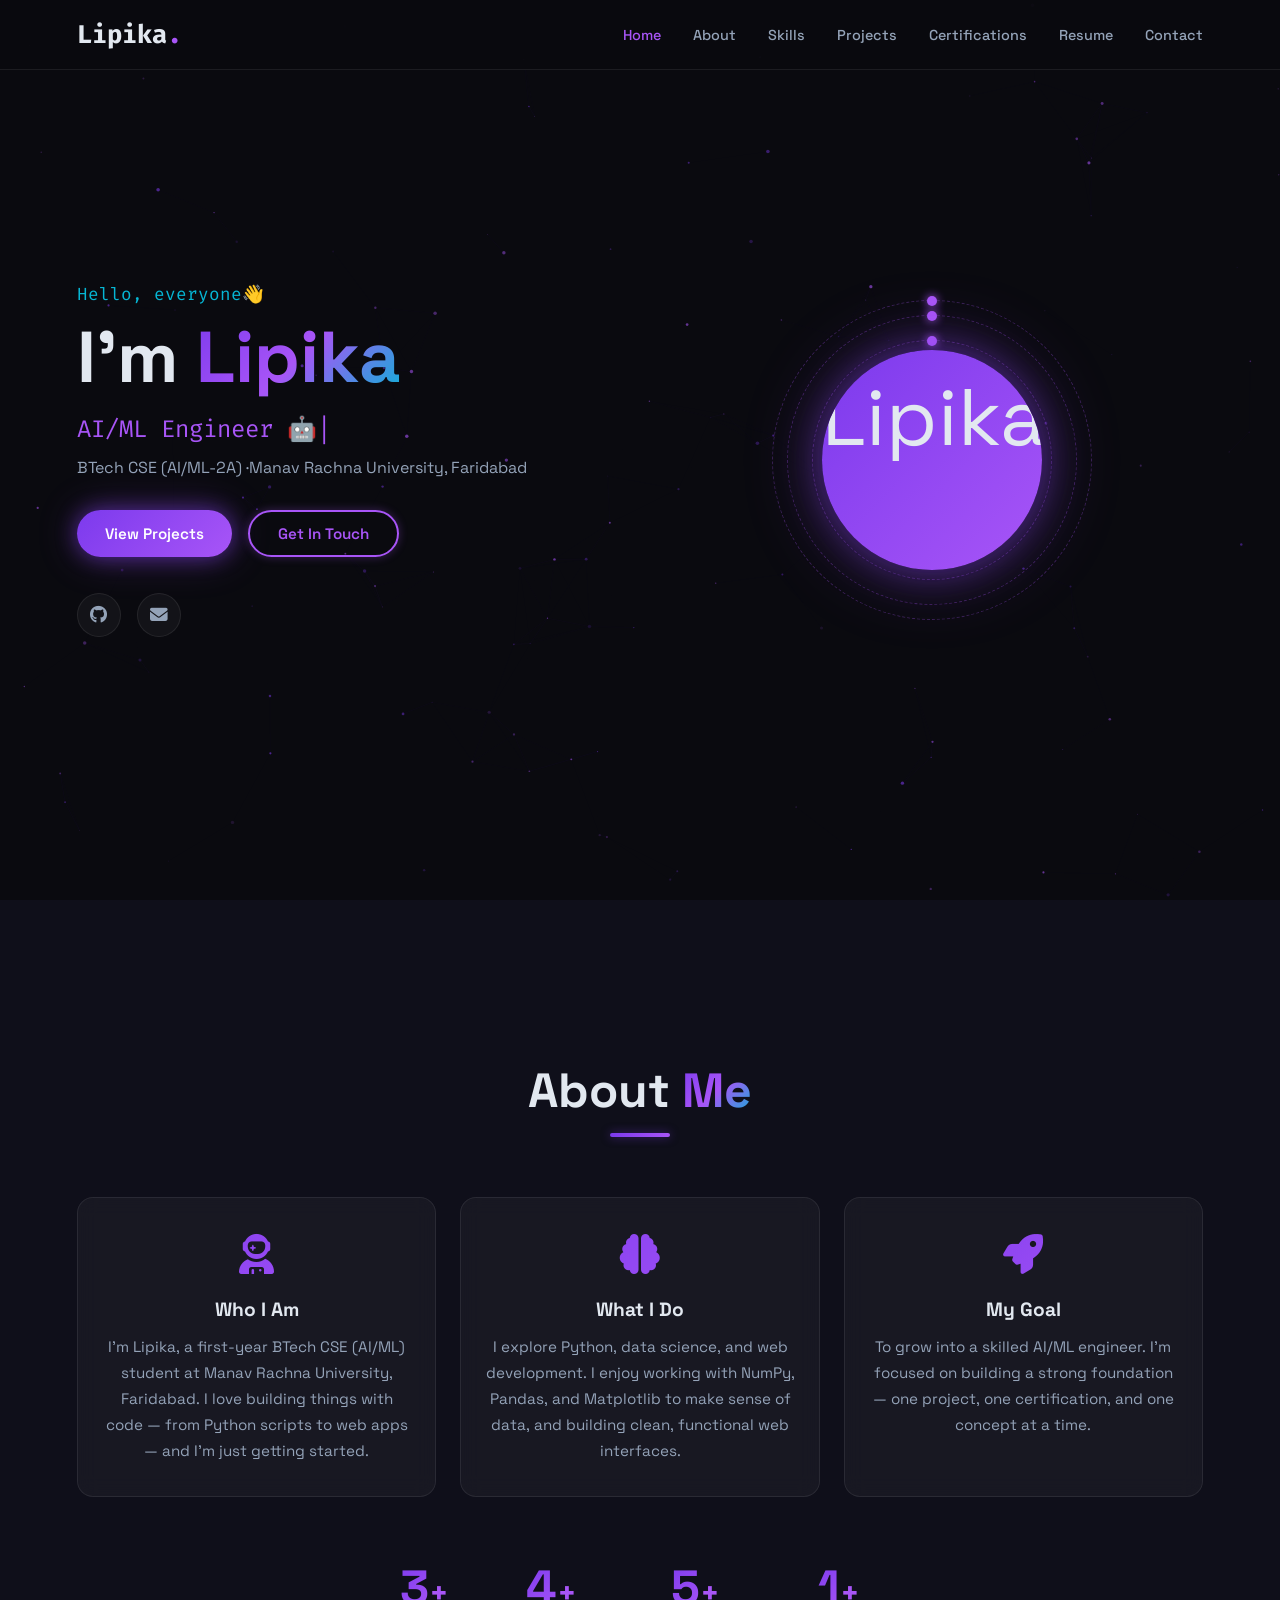
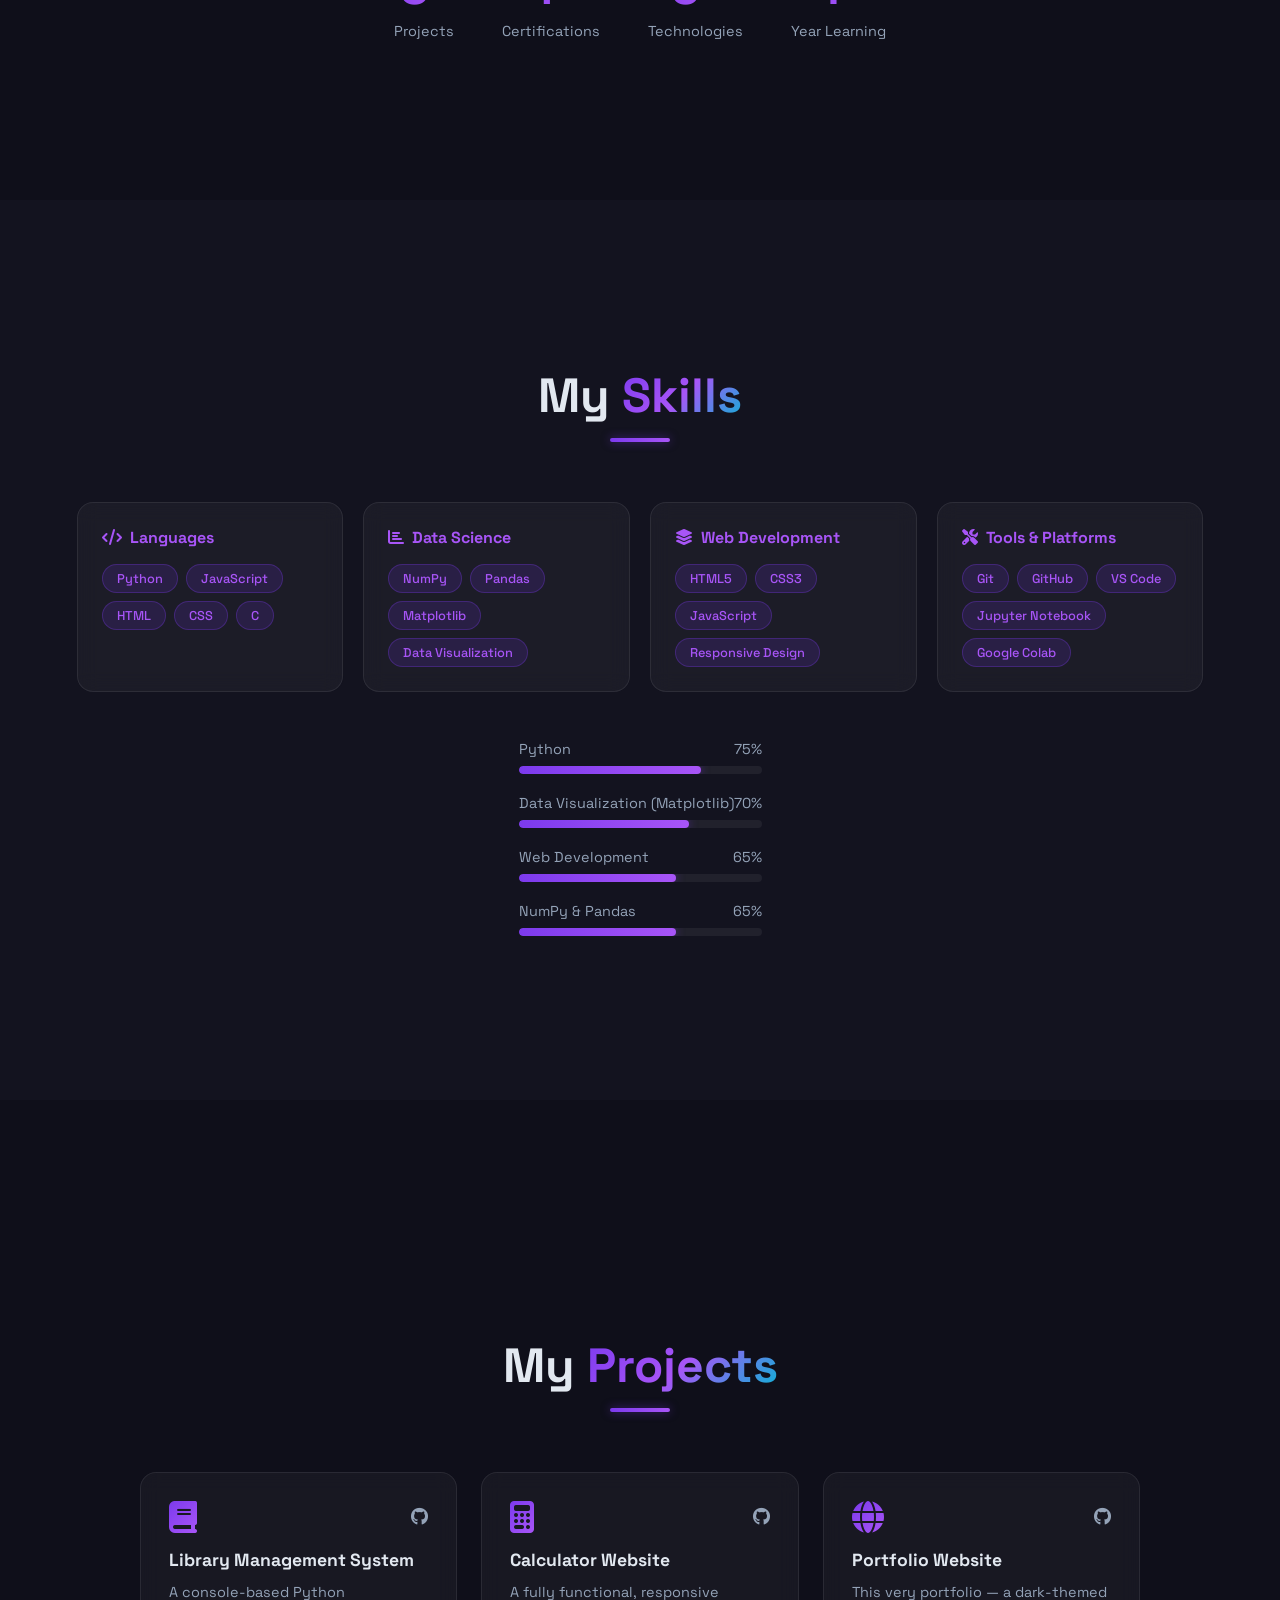
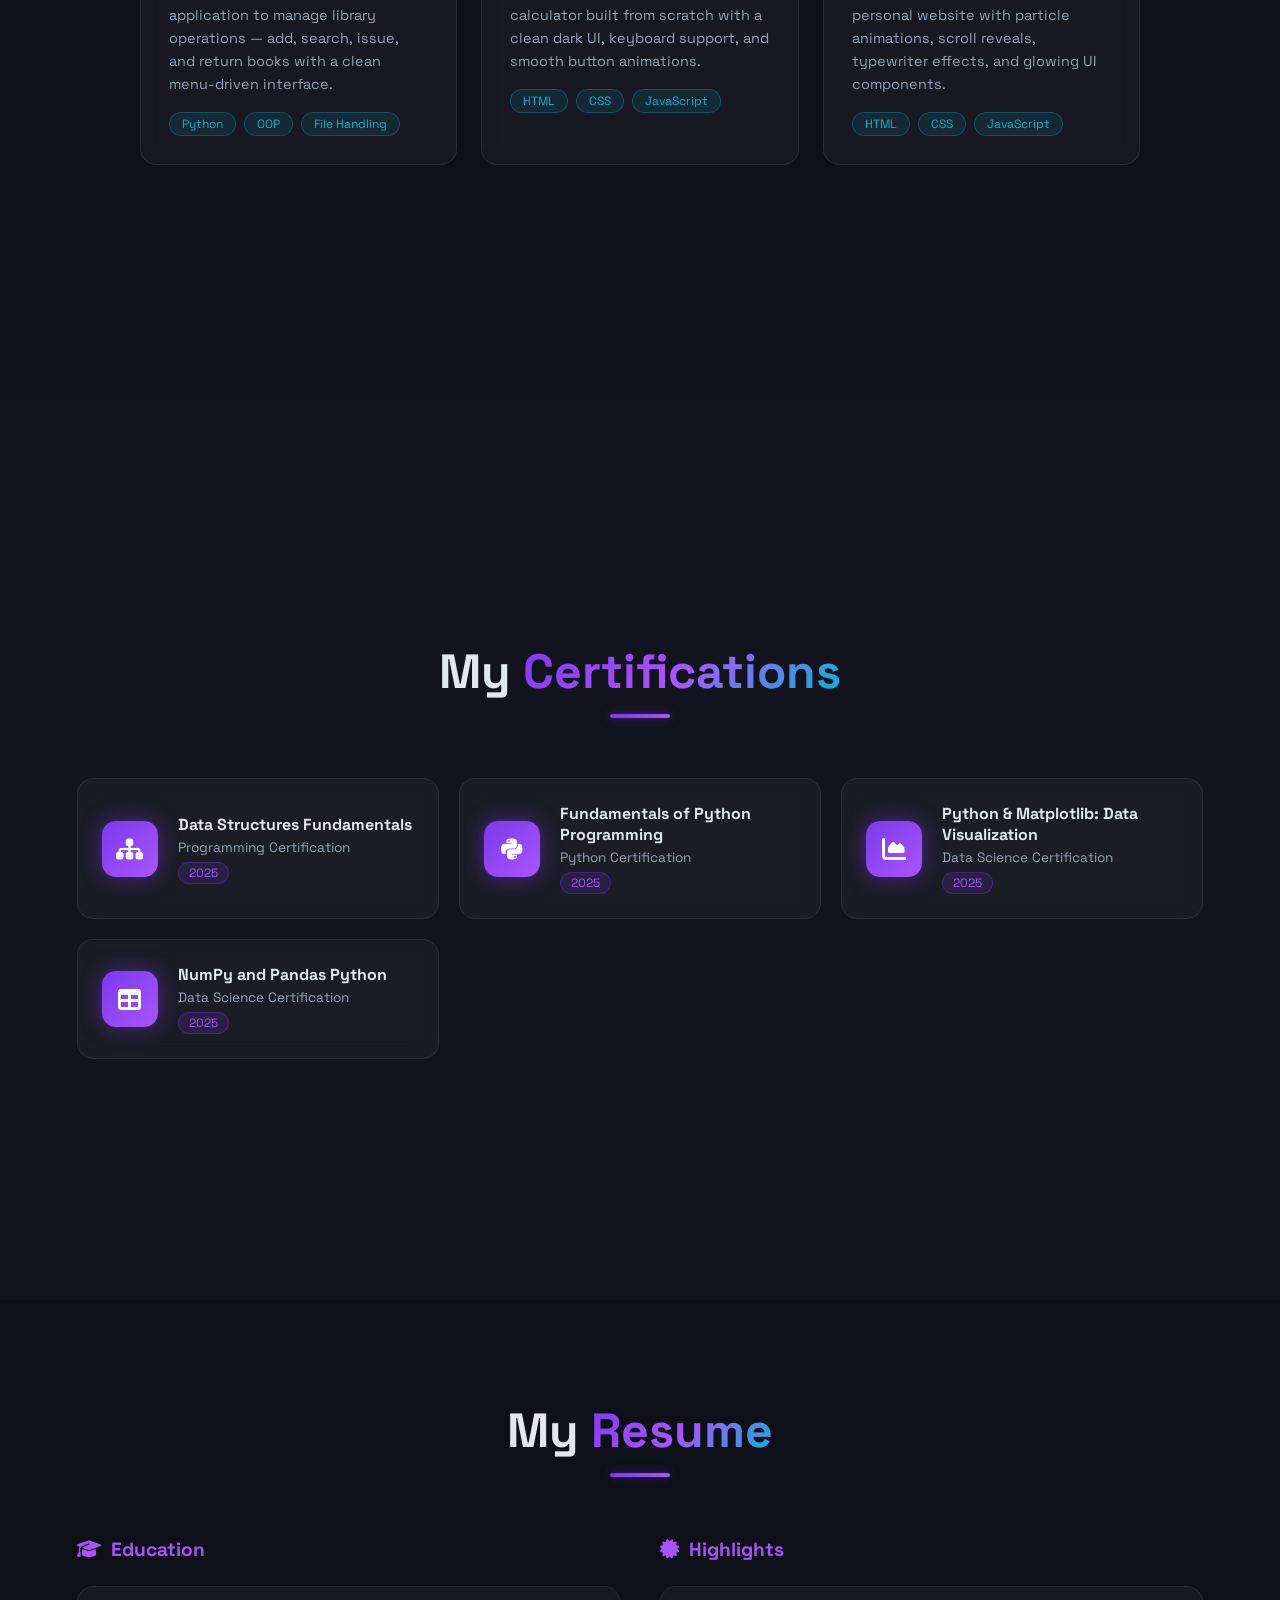
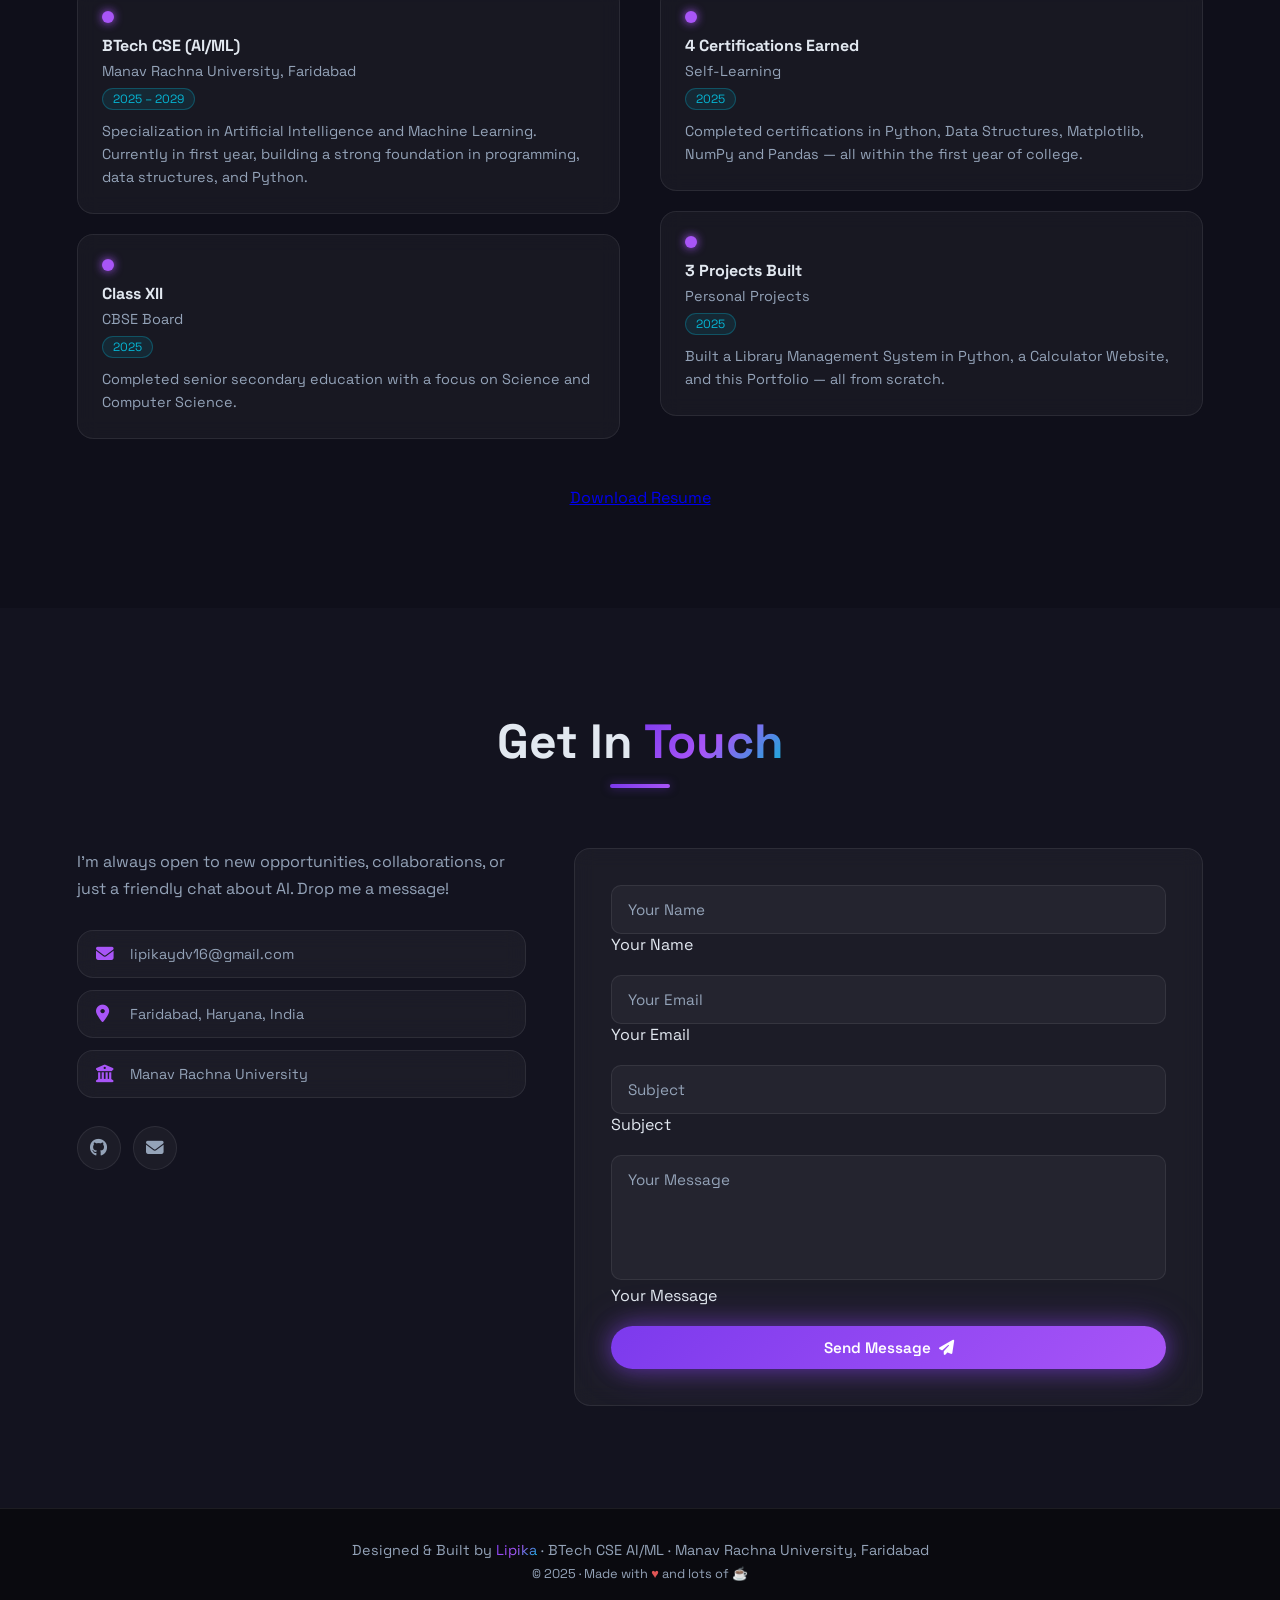
==== index.html @ f67e98d0 "Fix image source path for Lipika avatar" ====
<!DOCTYPE html>
<html lang="en">
<head>
  <meta charset="UTF-8" />
  <meta name="viewport" content="width=device-width, initial-scale=1.0"/>
  <title>Lipika | AI/ML Developer</title>
  <link rel="stylesheet" href="style.css" />
  <link href="https://fonts.googleapis.com/css2?family=Space+Grotesk:wght@300;400;500;600;700&family=Fira+Code:wght@400;500&display=swap" rel="stylesheet"/>
  <link rel="stylesheet" href="https://cdnjs.cloudflare.com/ajax/libs/font-awesome/6.5.0/css/all.min.css"/>
</head>
<body>

  <!-- Particle Background -->
  <canvas id="particles"></canvas>

  <!-- Navbar -->
  <nav id="navbar">
    <div class="nav-logo">Lipika<span class="dot">.</span></div>
    <ul class="nav-links">
      <li><a href="#home">Home</a></li>
      <li><a href="#about">About</a></li>
      <li><a href="#skills">Skills</a></li>
      <li><a href="#projects">Projects</a></li>
      <li><a href="#certifications">Certifications</a></li>
      <li><a href="#resume">Resume</a></li>
      <li><a href="#contact">Contact</a></li>
    </ul>
    <div class="hamburger" id="hamburger">
      <span></span><span></span><span></span>
    </div>
  </nav>

  <!-- Home -->
  <section id="home">
    <div class="home-content">
      <p class="greeting">Hello, everyone👋</p>
      <h1 class="name">I'm <span class="highlight">Lipika</span></h1>
      <div class="typewriter-wrap">
        <span class="typewriter" id="typewriter"></span><span class="cursor">|</span>
      </div>
      <p class="sub-text">BTech CSE (AI/ML-2A) ·Manav Rachna University, Faridabad</p>
      <div class="home-btns">
        <a href="#projects" class="btn btn-glow">View Projects</a>
        <a href="#contact" class="btn btn-outline">Get In Touch</a>
      </div>
      <div class="social-links">
        <a href="https://github.com/lipikaydv-labs" target="_blank" rel="noopener" aria-label="GitHub"><i class="fab fa-github"></i></a>
        <a href="mailto:lipikaydv16@gmail.com" aria-label="Email"><i class="fas fa-envelope"></i></a>
      </div>
    </div>
    <div class="home-visual">
      <div class="avatar-ring">
         <div class="avatar-inner">
    <img src=".Lipika.jpg" alt="Lipika" class="avatar-photo">
        </div>
        <div class="orbit orbit-1"><div class="orbit-dot"></div></div>
        <div class="orbit orbit-2"><div class="orbit-dot"></div></div>
        <div class="orbit orbit-3"><div class="orbit-dot"></div></div>
      </div>
    </div>
  </section>

  <!-- About -->
  <section id="about">
    <div class="section-header">
      <h2>About <span class="highlight">Me</span></h2>
      <div class="underline"></div>
    </div>
    <div class="about-grid">
      <div class="about-card glass">
        <div class="about-icon"><i class="fas fa-user-astronaut"></i></div>
        <h3>Who I Am</h3>
        <p>I'm Lipika, a first-year BTech CSE (AI/ML) student at Manav Rachna University, Faridabad. I love building things with code — from Python scripts to web apps — and I'm just getting started.</p>
      </div>
      <div class="about-card glass">
        <div class="about-icon"><i class="fas fa-brain"></i></div>
        <h3>What I Do</h3>
        <p>I explore Python, data science, and web development. I enjoy working with NumPy, Pandas, and Matplotlib to make sense of data, and building clean, functional web interfaces.</p>
      </div>
      <div class="about-card glass">
        <div class="about-icon"><i class="fas fa-rocket"></i></div>
        <h3>My Goal</h3>
        <p>To grow into a skilled AI/ML engineer. I'm focused on building a strong foundation — one project, one certification, and one concept at a time.</p>
      </div>
    </div>
    <div class="stats-row">
      <div class="stat-item">
        <span class="stat-num" data-target="3">0</span><span>+</span>
        <p>Projects</p>
      </div>
      <div class="stat-item">
        <span class="stat-num" data-target="4">0</span><span>+</span>
        <p>Certifications</p>
      </div>
      <div class="stat-item">
        <span class="stat-num" data-target="5">0</span><span>+</span>
        <p>Technologies</p>
      </div>
      <div class="stat-item">
        <span class="stat-num" data-target="1">0</span><span>+</span>
        <p>Year Learning</p>
      </div>
    </div>
  </section>

  <!-- Skills -->
  <section id="skills">
    <div class="section-header">
      <h2>My <span class="highlight">Skills</span></h2>
      <div class="underline"></div>
    </div>
    <div class="skills-container">
      <div class="skill-category glass">
        <h3><i class="fas fa-code"></i> Languages</h3>
        <div class="skill-tags">
          <span class="tag">Python</span>
          <span class="tag">JavaScript</span>
          <span class="tag">HTML</span>
          <span class="tag">CSS</span>
          <span class="tag">C</span>
        </div>
      </div>
      <div class="skill-category glass">
        <h3><i class="fas fa-chart-bar"></i> Data Science</h3>
        <div class="skill-tags">
          <span class="tag">NumPy</span>
          <span class="tag">Pandas</span>
          <span class="tag">Matplotlib</span>
          <span class="tag">Data Visualization</span>
        </div>
      </div>
      <div class="skill-category glass">
        <h3><i class="fas fa-layer-group"></i> Web Development</h3>
        <div class="skill-tags">
          <span class="tag">HTML5</span>
          <span class="tag">CSS3</span>
          <span class="tag">JavaScript</span>
          <span class="tag">Responsive Design</span>
        </div>
      </div>
      <div class="skill-category glass">
        <h3><i class="fas fa-tools"></i> Tools & Platforms</h3>
        <div class="skill-tags">
          <span class="tag">Git</span>
          <span class="tag">GitHub</span>
          <span class="tag">VS Code</span>
          <span class="tag">Jupyter Notebook</span>
          <span class="tag">Google Colab</span>
        </div>
      </div>
    </div>
    <div class="skill-bars">
      <div class="bar-item">
        <div class="bar-label"><span>Python</span><span>75%</span></div>
        <div class="bar-track"><div class="bar-fill" data-width="75"></div></div>
      </div>
      <div class="bar-item">
        <div class="bar-label"><span>Data Visualization (Matplotlib)</span><span>70%</span></div>
        <div class="bar-track"><div class="bar-fill" data-width="70"></div></div>
      </div>
      <div class="bar-item">
        <div class="bar-label"><span>Web Development</span><span>65%</span></div>
        <div class="bar-track"><div class="bar-fill" data-width="65"></div></div>
      </div>
      <div class="bar-item">
        <div class="bar-label"><span>NumPy & Pandas</span><span>65%</span></div>
        <div class="bar-track"><div class="bar-fill" data-width="65"></div></div>
      </div>
    </div>
  </section>

  <!-- Projects -->
  <section id="projects">
    <div class="section-header">
      <h2>My <span class="highlight">Projects</span></h2>
      <div class="underline"></div>
    </div>
    <div class="projects-grid">

      <div class="project-card glass">
        <div class="project-top">
          <i class="fas fa-book project-icon"></i>
          <div class="project-links">
            <a href="https://github.com/lipikaydv-labs" target="_blank" rel="noopener" aria-label="GitHub"><i class="fab fa-github"></i></a>
          </div>
        </div>
        <h3>Library Management System</h3>
        <p>A console-based Python application to manage library operations — add, search, issue, and return books with a clean menu-driven interface.</p>
        <div class="project-tags">
          <span>Python</span><span>OOP</span><span>File Handling</span>
        </div>
      </div>

      <div class="project-card glass">
        <div class="project-top">
          <i class="fas fa-calculator project-icon"></i>
          <div class="project-links">
            <a href="https://github.com/lipikaydv-labs" target="_blank" rel="noopener" aria-label="GitHub"><i class="fab fa-github"></i></a>
          </div>
        </div>
        <h3>Calculator Website</h3>
        <p>A fully functional, responsive calculator built from scratch with a clean dark UI, keyboard support, and smooth button animations.</p>
        <div class="project-tags">
          <span>HTML</span><span>CSS</span><span>JavaScript</span>
        </div>
      </div>

      <div class="project-card glass">
        <div class="project-top">
          <i class="fas fa-globe project-icon"></i>
          <div class="project-links">
            <a href="https://github.com/lipikaydv-labs" target="_blank" rel="noopener" aria-label="GitHub"><i class="fab fa-github"></i></a>
          </div>
        </div>
        <h3>Portfolio Website</h3>
        <p>This very portfolio — a dark-themed personal website with particle animations, scroll reveals, typewriter effects, and glowing UI components.</p>
        <div class="project-tags">
          <span>HTML</span><span>CSS</span><span>JavaScript</span>
        </div>
      </div>

    </div>
  </section>

  <!-- Certifications -->
  <section id="certifications">
    <div class="section-header">
      <h2>My <span class="highlight">Certifications</span></h2>
      <div class="underline"></div>
    </div>
    <div class="cert-grid">

      <div class="cert-card glass">
        <div class="cert-badge"><i class="fas fa-sitemap"></i></div>
        <div class="cert-info">
          <h3>Data Structures Fundamentals</h3>
          <p>Programming Certification</p>
          <span class="cert-year">2025</span>
        </div>
      </div>

      <div class="cert-card glass">
        <div class="cert-badge"><i class="fab fa-python"></i></div>
        <div class="cert-info">
          <h3>Fundamentals of Python Programming</h3>
          <p>Python Certification</p>
          <span class="cert-year">2025</span>
        </div>
      </div>

      <div class="cert-card glass">
        <div class="cert-badge"><i class="fas fa-chart-area"></i></div>
        <div class="cert-info">
          <h3>Python & Matplotlib: Data Visualization</h3>
          <p>Data Science Certification</p>
          <span class="cert-year">2025</span>
        </div>
      </div>

      <div class="cert-card glass">
        <div class="cert-badge"><i class="fas fa-table"></i></div>
        <div class="cert-info">
          <h3>NumPy and Pandas Python</h3>
          <p>Data Science Certification</p>
          <span class="cert-year">2025</span>
        </div>
      </div>

    </div>
  </section>

  <!-- Resume -->
  <section id="resume">
    <div class="section-header">
      <h2>My <span class="highlight">Resume</span></h2>
      <div class="underline"></div>
    </div>
    <div class="resume-content">
      <div class="resume-col">
        <h3 class="resume-col-title"><i class="fas fa-graduation-cap"></i> Education</h3>
        <div class="timeline">
          <div class="timeline-item glass">
            <div class="timeline-dot"></div>
            <h4>BTech CSE (AI/ML)</h4>
            <p class="timeline-place">Manav Rachna University, Faridabad</p>
            <span class="timeline-year">2025 – 2029</span>
            <p>Specialization in Artificial Intelligence and Machine Learning. Currently in first year, building a strong foundation in programming, data structures, and Python.</p>
          </div>
          <div class="timeline-item glass">
            <div class="timeline-dot"></div>
            <h4>Class XII</h4>
            <p class="timeline-place">CBSE Board</p>
            <span class="timeline-year">2025</span>
            <p>Completed senior secondary education with a focus on Science and Computer Science.</p>
          </div>
        </div>
      </div>
      <div class="resume-col">
        <h3 class="resume-col-title"><i class="fas fa-certificate"></i> Highlights</h3>
        <div class="timeline">
          <div class="timeline-item glass">
            <div class="timeline-dot"></div>
            <h4>4 Certifications Earned</h4>
            <p class="timeline-place">Self-Learning</p>
            <span class="timeline-year">2025</span>
            <p>Completed certifications in Python, Data Structures, Matplotlib, NumPy and Pandas — all within the first year of college.</p>
          </div>
          <div class="timeline-item glass">
            <div class="timeline-dot"></div>
            <h4>3 Projects Built</h4>
            <p class="timeline-place">Personal Projects</p>
            <span class="timeline-year">2025</span>
            <p>Built a Library Management System in Python, a Calculator Website, and this Portfolio — all from scratch.</p>
          </div>
        </div>
      </div>
    </div>
    <div class="resume-download">
  <a href="resume.pdf" download target="_blank">
  Download Resume
</a>
    </div>
  </section>

  <!-- Contact -->
  <section id="contact">
    <div class="section-header">
      <h2>Get In <span class="highlight">Touch</span></h2>
      <div class="underline"></div>
    </div>
    <div class="contact-wrapper">
      <div class="contact-info">
        <p class="contact-intro">I'm always open to new opportunities, collaborations, or just a friendly chat about AI. Drop me a message!</p>
        <div class="contact-items">
          <div class="contact-item glass">
            <i class="fas fa-envelope"></i>
            <span>lipikaydv16@gmail.com</span>
          </div>
          <div class="contact-item glass">
            <i class="fas fa-map-marker-alt"></i>
            <span>Faridabad, Haryana, India</span>
          </div>
          <div class="contact-item glass">
            <i class="fas fa-university"></i>
            <span>Manav Rachna University</span>
          </div>
        </div>
        <div class="contact-socials">
          <a href="https://github.com/lipikaydv-labs" target="_blank" rel="noopener" class="social-btn" aria-label="GitHub"><i class="fab fa-github"></i></a>
          <a href="mailto:lipikaydv16@gmail.com" class="social-btn" aria-label="Email"><i class="fas fa-envelope"></i></a>
        </div>
      </div>
      <form class="contact-form glass" id="contactForm">
        <div class="form-group">
          <input type="text" placeholder="Your Name" required />
          <label>Your Name</label>
        </div>
        <div class="form-group">
          <input type="email" placeholder="Your Email" required />
          <label>Your Email</label>
        </div>
        <div class="form-group">
          <input type="text" placeholder="Subject" />
          <label>Subject</label>
        </div>
        <div class="form-group">
          <textarea rows="5" placeholder="Your Message" required></textarea>
          <label>Your Message</label>
        </div>
        <button type="submit" class="btn btn-glow full-width">Send Message <i class="fas fa-paper-plane"></i></button>
      </form>
    </div>
  </section>

  <!-- Footer -->
  <footer>
    <p>Designed & Built by <span class="highlight">Lipika</span> · BTech CSE AI/ML · Manav Rachna University, Faridabad</p>
    <p class="footer-sub">© 2025 · Made with <span style="color:#e25555">♥</span> and lots of ☕</p>
  </footer>

  <script src="script.js"></script>
</body>
</html>
---- style.css ----
/* ===== RESET & BASE ===== */
*, *::before, *::after { margin: 0; padding: 0; box-sizing: border-box; }

:root {
  --bg: #0a0a0f;
  --bg2: #0f0f1a;
  --bg3: #13131f;
  --accent: #7c3aed;
  --accent2: #a855f7;
  --accent3: #06b6d4;
  --glow: rgba(124, 58, 237, 0.5);
  --glow2: rgba(168, 85, 247, 0.3);
  --text: #e2e8f0;
  --text-muted: #94a3b8;
  --glass: rgba(255,255,255,0.04);
  --glass-border: rgba(255,255,255,0.08);
  --radius: 16px;
}

html { scroll-behavior: smooth; }

body {
  font-family: 'Space Grotesk', sans-serif;
  background: var(--bg);
  color: var(--text);
  overflow-x: hidden;
}

#particles {
  position: fixed;
  top: 0; left: 0;
  width: 100%; height: 100%;
  z-index: 0;
  pointer-events: none;
}

section {
  position: relative;
  z-index: 1;
  padding: 100px 6%;
  min-height: 100vh;
  display: flex;
  flex-direction: column;
  justify-content: center;
}

/* ===== SCROLLBAR ===== */
::-webkit-scrollbar { width: 6px; }
::-webkit-scrollbar-track { background: var(--bg); }
::-webkit-scrollbar-thumb { background: var(--accent); border-radius: 3px; }

/* ===== NAVBAR ===== */
#navbar {
  position: fixed;
  top: 0; left: 0; right: 0;
  z-index: 1000;
  display: flex;
  align-items: center;
  justify-content: space-between;
  padding: 18px 6%;
  background: rgba(10,10,15,0.85);
  backdrop-filter: blur(20px);
  border-bottom: 1px solid var(--glass-border);
  transition: all 0.3s;
}

#navbar.scrolled {
  padding: 12px 6%;
  box-shadow: 0 4px 30px rgba(124,58,237,0.15);
}

.nav-logo {
  font-size: 1.6rem;
  font-weight: 700;
  color: var(--text);
  font-family: 'Fira Code', monospace;
}

.dot { color: var(--accent2); }

.nav-links {
  display: flex;
  list-style: none;
  gap: 2rem;
}

.nav-links a {
  color: var(--text-muted);
  text-decoration: none;
  font-size: 0.9rem;
  font-weight: 500;
  transition: color 0.3s;
  position: relative;
}

.nav-links a::after {
  content: '';
  position: absolute;
  bottom: -4px; left: 0;
  width: 0; height: 2px;
  background: var(--accent2);
  transition: width 0.3s;
  border-radius: 2px;
}

.nav-links a:hover { color: var(--accent2); }
.nav-links a:hover::after { width: 100%; }

.hamburger {
  display: none;
  flex-direction: column;
  gap: 5px;
  cursor: pointer;
}

.hamburger span {
  display: block;
  width: 24px; height: 2px;
  background: var(--text);
  border-radius: 2px;
  transition: all 0.3s;
}

/* ===== GLASS ===== */
.glass {
  background: var(--glass);
  border: 1px solid var(--glass-border);
  backdrop-filter: blur(10px);
  border-radius: var(--radius);
}

/* ===== BUTTONS ===== */
.btn {
  display: inline-flex;
  align-items: center;
  gap: 8px;
  padding: 12px 28px;
  border-radius: 50px;
  font-size: 0.95rem;
  font-weight: 600;
  text-decoration: none;
  cursor: pointer;
  border: none;
  transition: all 0.3s;
  font-family: 'Space Grotesk', sans-serif;
}

.btn-glow {
  background: linear-gradient(135deg, var(--accent), var(--accent2));
  color: #fff;
  box-shadow: 0 0 20px var(--glow), 0 0 40px var(--glow2);
}

.btn-glow:hover {
  transform: translateY(-2px);
  box-shadow: 0 0 30px var(--glow), 0 0 60px var(--glow2), 0 8px 25px rgba(0,0,0,0.3);
}

.btn-outline {
  background: transparent;
  color: var(--accent2);
  border: 2px solid var(--accent2);
  box-shadow: 0 0 10px var(--glow2);
}

.btn-outline:hover {
  background: var(--accent2);
  color: #fff;
  transform: translateY(-2px);
  box-shadow: 0 0 25px var(--glow2);
}

.full-width { width: 100%; justify-content: center; }

/* ===== SECTION HEADER ===== */
.section-header {
  text-align: center;
  margin-bottom: 60px;
}

.section-header h2 {
  font-size: clamp(2rem, 4vw, 3rem);
  font-weight: 700;
  margin-bottom: 12px;
}

.highlight {
  background: linear-gradient(135deg, var(--accent), var(--accent2), var(--accent3));
  -webkit-background-clip: text;
  -webkit-text-fill-color: transparent;
  background-clip: text;
}

.underline {
  width: 60px; height: 4px;
  background: linear-gradient(90deg, var(--accent), var(--accent2));
  margin: 0 auto;
  border-radius: 2px;
  box-shadow: 0 0 10px var(--glow);
}

/* ===== HOME ===== */
#home {
  flex-direction: row;
  align-items: center;
  justify-content: space-between;
  gap: 40px;
  padding-top: 120px;
}

.home-content { flex: 1; max-width: 600px; }

.greeting {
  font-size: 1.1rem;
  color: var(--accent3);
  font-family: 'Fira Code', monospace;
  margin-bottom: 12px;
  animation: fadeInUp 0.6s ease both;
}

.name {
  font-size: clamp(2.5rem, 6vw, 4.5rem);
  font-weight: 700;
  line-height: 1.1;
  margin-bottom: 16px;
  animation: fadeInUp 0.7s ease both;
}

.typewriter-wrap {
  font-size: clamp(1.1rem, 2.5vw, 1.5rem);
  color: var(--accent2);
  font-family: 'Fira Code', monospace;
  margin-bottom: 12px;
  min-height: 2rem;
  animation: fadeInUp 0.8s ease both;
}

.cursor {
  animation: blink 1s infinite;
  color: var(--accent2);
}

@keyframes blink { 0%,100%{opacity:1} 50%{opacity:0} }

.sub-text {
  color: var(--text-muted);
  font-size: 1rem;
  margin-bottom: 32px;
  animation: fadeInUp 0.9s ease both;
}

.home-btns {
  display: flex;
  gap: 16px;
  flex-wrap: wrap;
  margin-bottom: 36px;
  animation: fadeInUp 1s ease both;
}

.social-links {
  display: flex;
  gap: 16px;
  animation: fadeInUp 1.1s ease both;
}

.social-links a {
  width: 44px; height: 44px;
  border-radius: 50%;
  border: 1px solid var(--glass-border);
  background: var(--glass);
  display: flex;
  align-items: center;
  justify-content: center;
  color: var(--text-muted);
  font-size: 1.1rem;
  text-decoration: none;
  transition: all 0.3s;
}

.social-links a:hover {
  border-color: var(--accent2);
  color: var(--accent2);
  box-shadow: 0 0 15px var(--glow2);
  transform: translateY(-3px);
}

/* ===== AVATAR ===== */
.home-visual {
  flex: 1;
  display: flex;
  justify-content: center;
  align-items: center;
  animation: fadeInRight 1s ease both;
}

.avatar-ring {
  position: relative;
  width: 200px; height: 200px;
  display: flex;
  align-items: center;
  justify-content: center;
}

.avatar-inner {
  width: 150px; height: 150px;
  border-radius: 50%;
  background: linear-gradient(135deg, var(--accent), var(--accent2));
  display: flex;
  align-items: center;
  justify-content: center;
  font-size: 5rem;
  box-shadow: 0 0 40px var(--glow), 0 0 80px var(--glow2);
  z-index: 2;
  animation: float 4s ease-in-out infinite;
}
.avatar-photo {
  width: 100%;
  height: 100%;
  object-fit: cover;
  object-position: center 0%;
  border-radius: 50%;
}

@keyframes float {
  0%,100%{transform:translateY(0)} 50%{transform:translateY(-15px)}
}

.orbit {
  position: absolute;
  border-radius: 50%;
  border: 1px dashed rgba(168,85,247,0.3);
  animation: spin linear infinite;
}

.orbit-1 { width: 240px; height: 240px; animation-duration: 8s; }
.orbit-2 { width: 290px; height: 290px; animation-duration: 12s; animation-direction: reverse; }
.orbit-3 { width: 320px; height: 320px; animation-duration: 16s; }

@keyframes spin { from{transform:rotate(0deg)} to{transform:rotate(360deg)} }

.orbit-dot {
  width: 10px; height: 10px;
  border-radius: 50%;
  background: var(--accent2);
  position: absolute;
  top: -5px; left: 50%;
  transform: translateX(-50%);
  box-shadow: 0 0 10px var(--accent2);
}

/* ===== ABOUT ===== */
#about { background: var(--bg2); }

.about-grid {
  display: grid;
  grid-template-columns: repeat(auto-fit, minmax(260px, 1fr));
  gap: 24px;
  margin-bottom: 60px;
}

.about-card {
  padding: 32px 24px;
  text-align: center;
  transition: transform 0.3s, box-shadow 0.3s;
}

.about-card:hover {
  transform: translateY(-8px);
  box-shadow: 0 20px 40px rgba(124,58,237,0.2);
}

.about-icon {
  font-size: 2.5rem;
  margin-bottom: 16px;
  background: linear-gradient(135deg, var(--accent), var(--accent2));
  -webkit-background-clip: text;
  -webkit-text-fill-color: transparent;
  background-clip: text;
}

.about-card h3 { font-size: 1.2rem; margin-bottom: 12px; }
.about-card p { color: var(--text-muted); line-height: 1.7; font-size: 0.95rem; }

.stats-row {
  display: flex;
  justify-content: center;
  gap: 48px;
  flex-wrap: wrap;
}

.stat-item {
  text-align: center;
}

.stat-item span:first-child {
  font-size: 3rem;
  font-weight: 700;
  background: linear-gradient(135deg, var(--accent), var(--accent2));
  -webkit-background-clip: text;
  -webkit-text-fill-color: transparent;
  background-clip: text;
}

.stat-item span:nth-child(2) {
  font-size: 2rem;
  font-weight: 700;
  color: var(--accent2);
}

.stat-item p { color: var(--text-muted); font-size: 0.9rem; margin-top: 4px; }

/* ===== SKILLS ===== */
#skills { background: var(--bg3); }

.skills-container {
  display: grid;
  grid-template-columns: repeat(auto-fit, minmax(240px, 1fr));
  gap: 20px;
  margin-bottom: 48px;
}

.skill-category {
  padding: 24px;
  transition: transform 0.3s;
}

.skill-category:hover { transform: translateY(-5px); }

.skill-category h3 {
  font-size: 1rem;
  margin-bottom: 16px;
  color: var(--accent2);
  display: flex;
  align-items: center;
  gap: 8px;
}

.skill-tags { display: flex; flex-wrap: wrap; gap: 8px; }

.tag {
  padding: 5px 14px;
  border-radius: 50px;
  font-size: 0.8rem;
  font-weight: 500;
  background: rgba(124,58,237,0.15);
  border: 1px solid rgba(124,58,237,0.3);
  color: var(--accent2);
  transition: all 0.3s;
}

.tag:hover {
  background: var(--accent);
  color: #fff;
  box-shadow: 0 0 12px var(--glow);
}

.skill-bars { max-width: 700px; margin: 0 auto; display: flex; flex-direction: column; gap: 20px; }

.bar-label {
  display: flex;
  justify-content: space-between;
  margin-bottom: 8px;
  font-size: 0.9rem;
  color: var(--text-muted);
}

.bar-track {
  height: 8px;
  background: rgba(255,255,255,0.06);
  border-radius: 4px;
  overflow: hidden;
}

.bar-fill {
  height: 100%;
  width: 0;
  border-radius: 4px;
  background: linear-gradient(90deg, var(--accent), var(--accent2));
  box-shadow: 0 0 10px var(--glow);
  transition: width 1.5s cubic-bezier(0.4,0,0.2,1);
}

/* ===== PROJECTS ===== */
#projects { background: var(--bg2); }

.projects-grid {
  display: grid;
  grid-template-columns: repeat(auto-fit, minmax(300px, 1fr));
  gap: 24px;
  max-width: 1000px;
  margin: 0 auto;
}

.project-card {
  padding: 28px;
  transition: transform 0.3s, box-shadow 0.3s;
  position: relative;
  overflow: hidden;
}

.project-card::before {
  content: '';
  position: absolute;
  top: 0; left: 0; right: 0;
  height: 2px;
  background: linear-gradient(90deg, var(--accent), var(--accent2), var(--accent3));
  transform: scaleX(0);
  transition: transform 0.3s;
}

.project-card:hover::before { transform: scaleX(1); }

.project-card:hover {
  transform: translateY(-8px);
  box-shadow: 0 20px 40px rgba(124,58,237,0.2);
}

.project-top {
  display: flex;
  justify-content: space-between;
  align-items: center;
  margin-bottom: 16px;
}

.project-icon {
  font-size: 2rem;
  background: linear-gradient(135deg, var(--accent), var(--accent2));
  -webkit-background-clip: text;
  -webkit-text-fill-color: transparent;
  background-clip: text;
}

.project-links { display: flex; gap: 12px; }

.project-links a {
  color: var(--text-muted);
  font-size: 1.1rem;
  text-decoration: none;
  transition: color 0.3s;
}

.project-links a:hover { color: var(--accent2); }

.project-card h3 { font-size: 1.1rem; margin-bottom: 10px; }
.project-card p { color: var(--text-muted); font-size: 0.9rem; line-height: 1.6; margin-bottom: 16px; }

.project-tags { display: flex; flex-wrap: wrap; gap: 8px; }

.project-tags span {
  padding: 3px 12px;
  border-radius: 50px;
  font-size: 0.75rem;
  background: rgba(6,182,212,0.1);
  border: 1px solid rgba(6,182,212,0.3);
  color: var(--accent3);
}

/* ===== CERTIFICATIONS ===== */
#certifications { background: var(--bg3); }

.cert-grid {
  display: grid;
  grid-template-columns: repeat(auto-fit, minmax(280px, 1fr));
  gap: 20px;
}

.cert-card {
  display: flex;
  align-items: center;
  gap: 20px;
  padding: 24px;
  transition: transform 0.3s, box-shadow 0.3s;
}

.cert-card:hover {
  transform: translateY(-5px);
  box-shadow: 0 15px 35px rgba(124,58,237,0.2);
}

.cert-badge {
  width: 56px; height: 56px;
  border-radius: 14px;
  background: linear-gradient(135deg, var(--accent), var(--accent2));
  display: flex;
  align-items: center;
  justify-content: center;
  font-size: 1.5rem;
  color: #fff;
  flex-shrink: 0;
  box-shadow: 0 0 20px var(--glow);
}

.cert-info h3 { font-size: 1rem; margin-bottom: 4px; }
.cert-info p { color: var(--text-muted); font-size: 0.85rem; }
.cert-year {
  display: inline-block;
  margin-top: 6px;
  padding: 2px 10px;
  border-radius: 50px;
  font-size: 0.75rem;
  background: rgba(124,58,237,0.15);
  border: 1px solid rgba(124,58,237,0.3);
  color: var(--accent2);
}

/* ===== RESUME ===== */
#resume { background: var(--bg2); }

.resume-content {
  display: grid;
  grid-template-columns: 1fr 1fr;
  gap: 40px;
  margin-bottom: 48px;
}

.resume-col-title {
  font-size: 1.2rem;
  color: var(--accent2);
  margin-bottom: 24px;
  display: flex;
  align-items: center;
  gap: 10px;
}

.timeline { display: flex; flex-direction: column; gap: 20px; }

.timeline-item {
  padding: 24px;
  position: relative;
  transition: transform 0.3s;
}

.timeline-item:hover { transform: translateX(5px); }

.timeline-dot {
  width: 12px; height: 12px;
  border-radius: 50%;
  background: var(--accent2);
  box-shadow: 0 0 10px var(--accent2);
  margin-bottom: 12px;
}

.timeline-item h4 { font-size: 1rem; margin-bottom: 4px; }
.timeline-place { color: var(--accent3); font-size: 0.85rem; margin-bottom: 4px; }
.timeline-year {
  display: inline-block;
  padding: 2px 10px;
  border-radius: 50px;
  font-size: 0.75rem;
  background: rgba(6,182,212,0.1);
  border: 1px solid rgba(6,182,212,0.3);
  color: var(--accent3);
  margin-bottom: 10px;
}

.timeline-item p { color: var(--text-muted); font-size: 0.9rem; line-height: 1.6; }

.resume-download { text-align: center; }

/* ===== CONTACT ===== */
#contact { background: var(--bg3); }

.contact-wrapper {
  display: grid;
  grid-template-columns: 1fr 1.4fr;
  gap: 48px;
  align-items: start;
}

.contact-intro {
  color: var(--text-muted);
  line-height: 1.7;
  margin-bottom: 28px;
}

.contact-items { display: flex; flex-direction: column; gap: 12px; margin-bottom: 28px; }

.contact-item {
  display: flex;
  align-items: center;
  gap: 14px;
  padding: 14px 18px;
}

.contact-item i {
  color: var(--accent2);
  font-size: 1.1rem;
  width: 20px;
}

.contact-item span { color: var(--text-muted); font-size: 0.9rem; }

.contact-socials { display: flex; gap: 12px; }

.social-btn {
  width: 44px; height: 44px;
  border-radius: 50%;
  border: 1px solid var(--glass-border);
  background: var(--glass);
  display: flex;
  align-items: center;
  justify-content: center;
  color: var(--text-muted);
  font-size: 1.1rem;
  text-decoration: none;
  transition: all 0.3s;
}

.social-btn:hover {
  border-color: var(--accent2);
  color: var(--accent2);
  box-shadow: 0 0 15px var(--glow2);
  transform: translateY(-3px);
}

/* ===== FORM ===== */
.contact-form { padding: 36px; }

.form-group {
  position: relative;
  margin-bottom: 20px;
}

.form-group input,
.form-group textarea {
  width: 100%;
  padding: 14px 16px;
  background: rgba(255,255,255,0.04);
  border: 1px solid var(--glass-border);
  border-radius: 10px;
  color: var(--text);
  font-size: 0.95rem;
  font-family: 'Space Grotesk', sans-serif;
  outline: none;
  transition: border-color 0.3s, box-shadow 0.3s;
  resize: none;
}

.form-group input:focus,
.form-group textarea:focus {
  border-color: var(--accent2);
  box-shadow: 0 0 15px var(--glow2);
}

.form-group input::placeholder,
.form-group textarea::placeholder { color: var(--text-muted); }

/* ===== FOOTER ===== */
footer {
  position: relative;
  z-index: 1;
  text-align: center;
  padding: 32px 6%;
  border-top: 1px solid var(--glass-border);
  background: var(--bg);
}

footer p { color: var(--text-muted); font-size: 0.9rem; }
.footer-sub { margin-top: 6px; font-size: 0.8rem; }

/* ===== ANIMATIONS ===== */
@keyframes fadeInUp {
  from { opacity: 0; transform: translateY(30px); }
  to { opacity: 1; transform: translateY(0); }
}

@keyframes fadeInRight {
  from { opacity: 0; transform: translateX(40px); }
  to { opacity: 1; transform: translateX(0); }
}

.reveal {
  opacity: 0;
  transform: translateY(40px);
  transition: opacity 0.7s ease, transform 0.7s ease;
}

.reveal.visible {
  opacity: 1;
  transform: translateY(0);
}

/* ===== RESPONSIVE ===== */
@media (max-width: 900px) {
  #home { flex-direction: column; text-align: center; padding-top: 140px; }
  .home-btns, .social-links { justify-content: center; }
  .home-visual { order: -1; }
  .avatar-ring { width: 240px; height: 240px; }
  .avatar-inner { width: 130px; height: 130px; font-size: 3.5rem; }
  .orbit-1 { width: 180px; height: 180px; }
  .orbit-2 { width: 215px; height: 215px; }
  .orbit-3 { width: 240px; height: 240px; }
  .resume-content { grid-template-columns: 1fr; }
  .contact-wrapper { grid-template-columns: 1fr; }
}

@media (max-width: 640px) {
  .nav-links { display: none; flex-direction: column; position: absolute; top: 70px; left: 0; right: 0; background: rgba(10,10,15,0.97); padding: 20px 6%; gap: 16px; border-bottom: 1px solid var(--glass-border); }
  .nav-links.open { display: flex; }
  .hamburger { display: flex; }
  section { padding: 80px 5%; }
  .stats-row { gap: 28px; }
}
.home-visual {
  display: flex;
  justify-content: center;
  align-items: center;
}

.avatar-ring {
  width: 260px;
  height: 260px;
  border-radius: 50%;
  position: relative;
}

.avatar-inner {
  width: 220px;
  height: 220px;
  border-radius: 50%;
  overflow: hidden;
  margin: auto;
}

.avatar-photo {
  width: 100%;
  height: 100%;
  object-fit: cover;
}
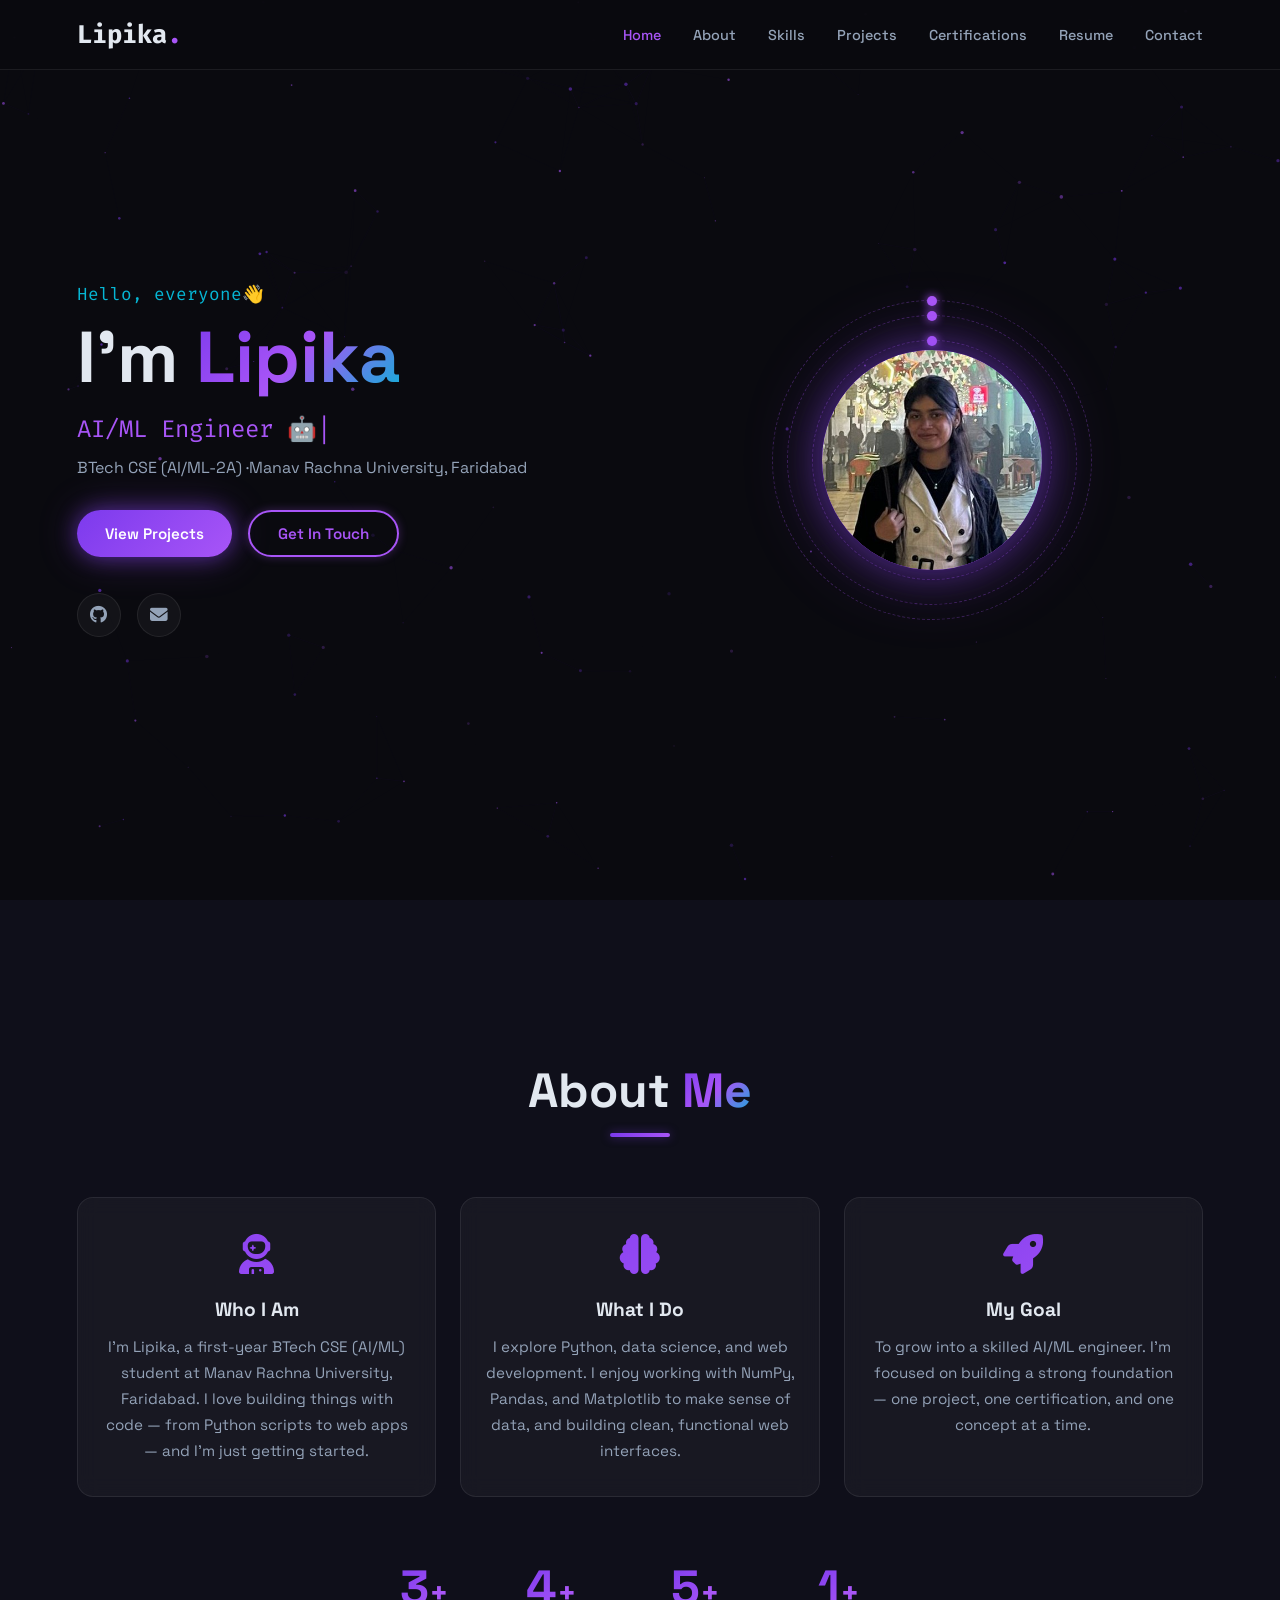
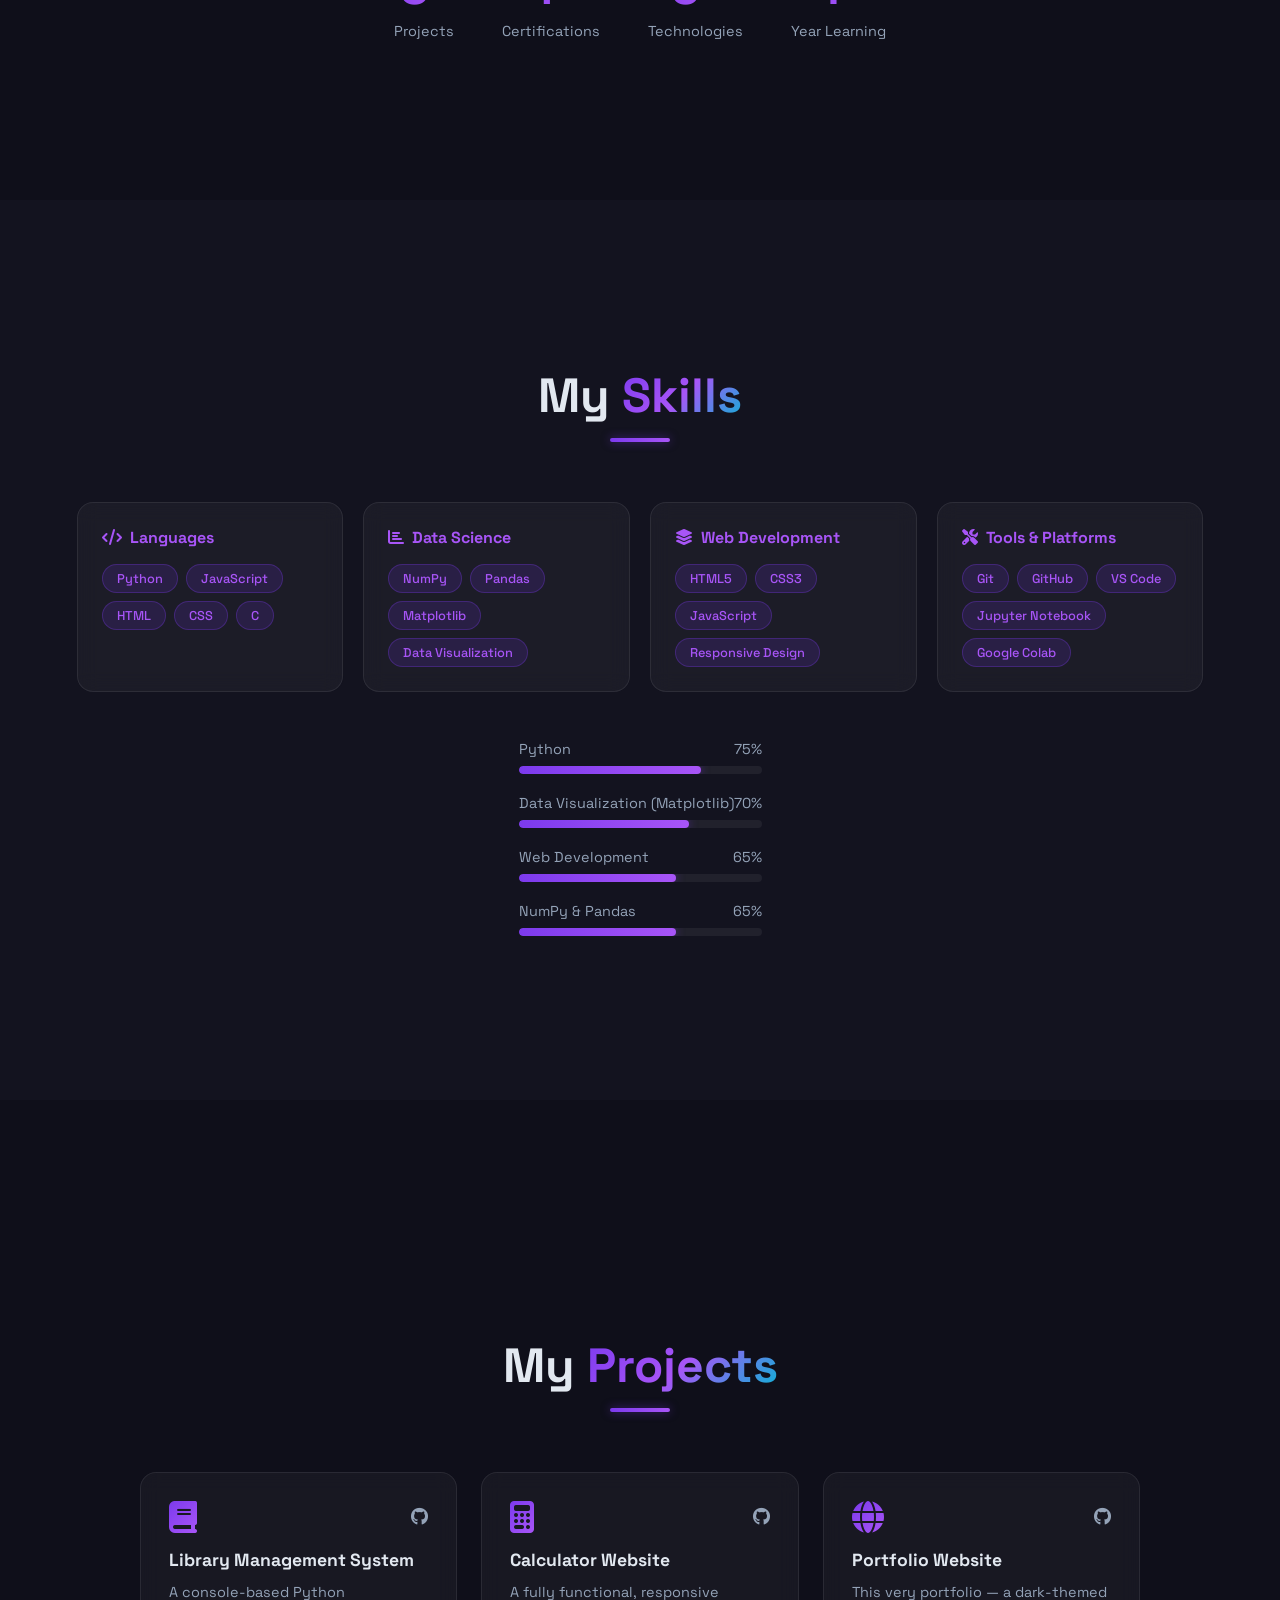
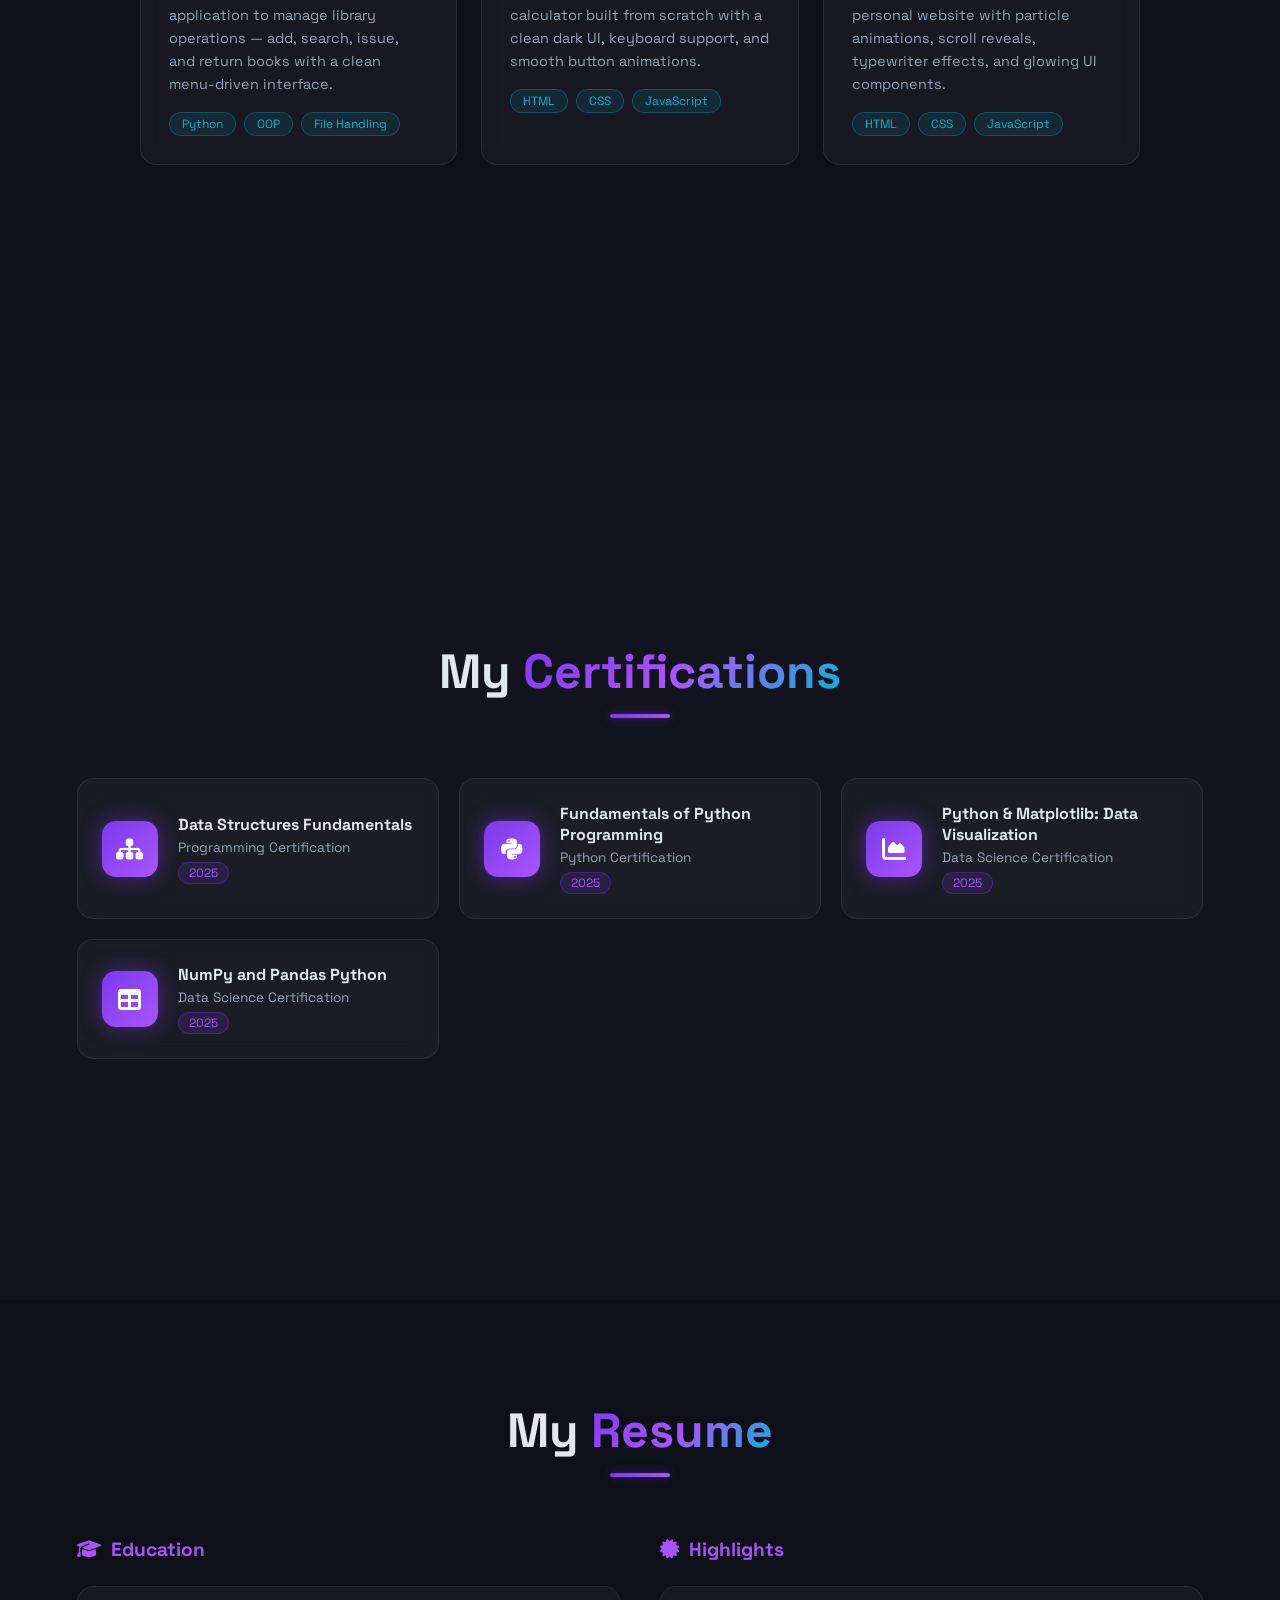
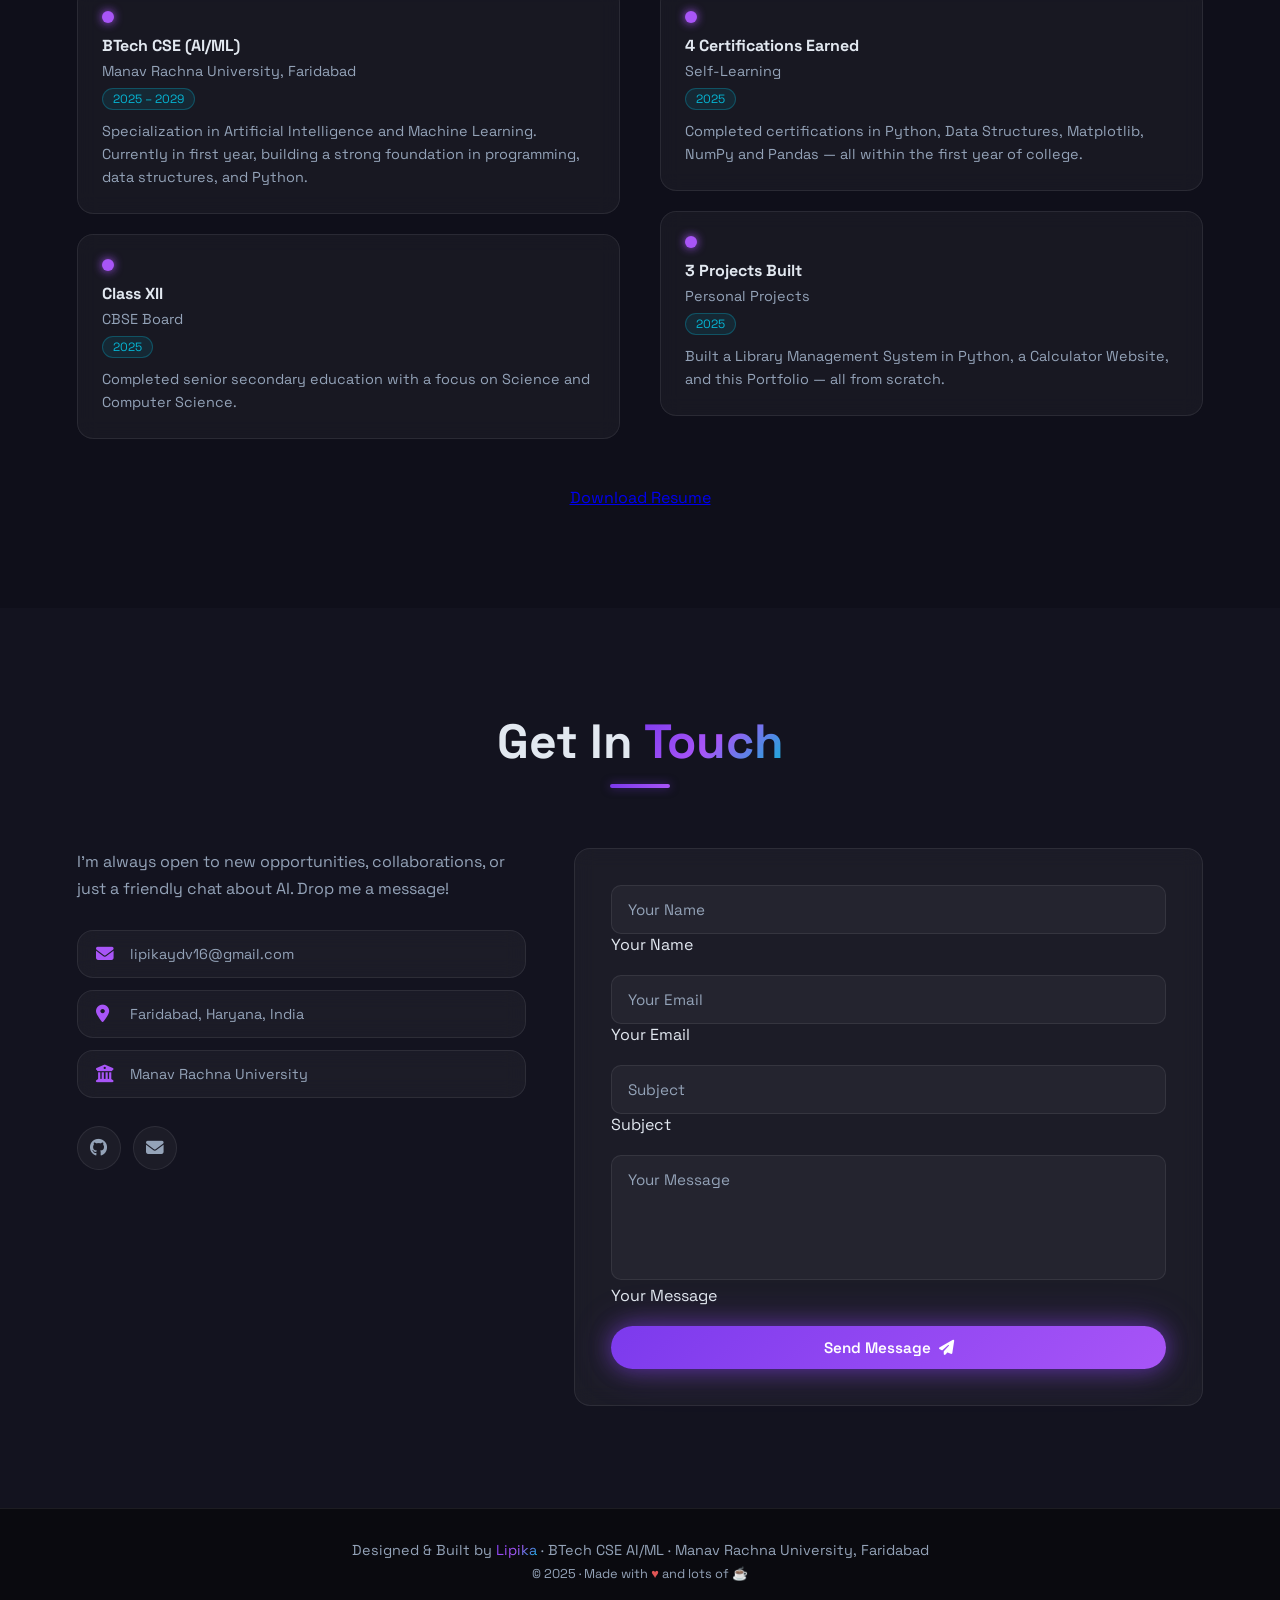
==== commit 2a583559: "Update avatar image source in index.html" ====
--- a/index.html
+++ b/index.html
@@ -51,7 +51,7 @@
     <div class="home-visual">
       <div class="avatar-ring">
          <div class="avatar-inner">
-    <img src=".Lipika.jpg" alt="Lipika" class="avatar-photo">
+    <img src="Lipika1.jpg" alt="Lipika" class="avatar-photo">
         </div>
         <div class="orbit orbit-1"><div class="orbit-dot"></div></div>
         <div class="orbit orbit-2"><div class="orbit-dot"></div></div>
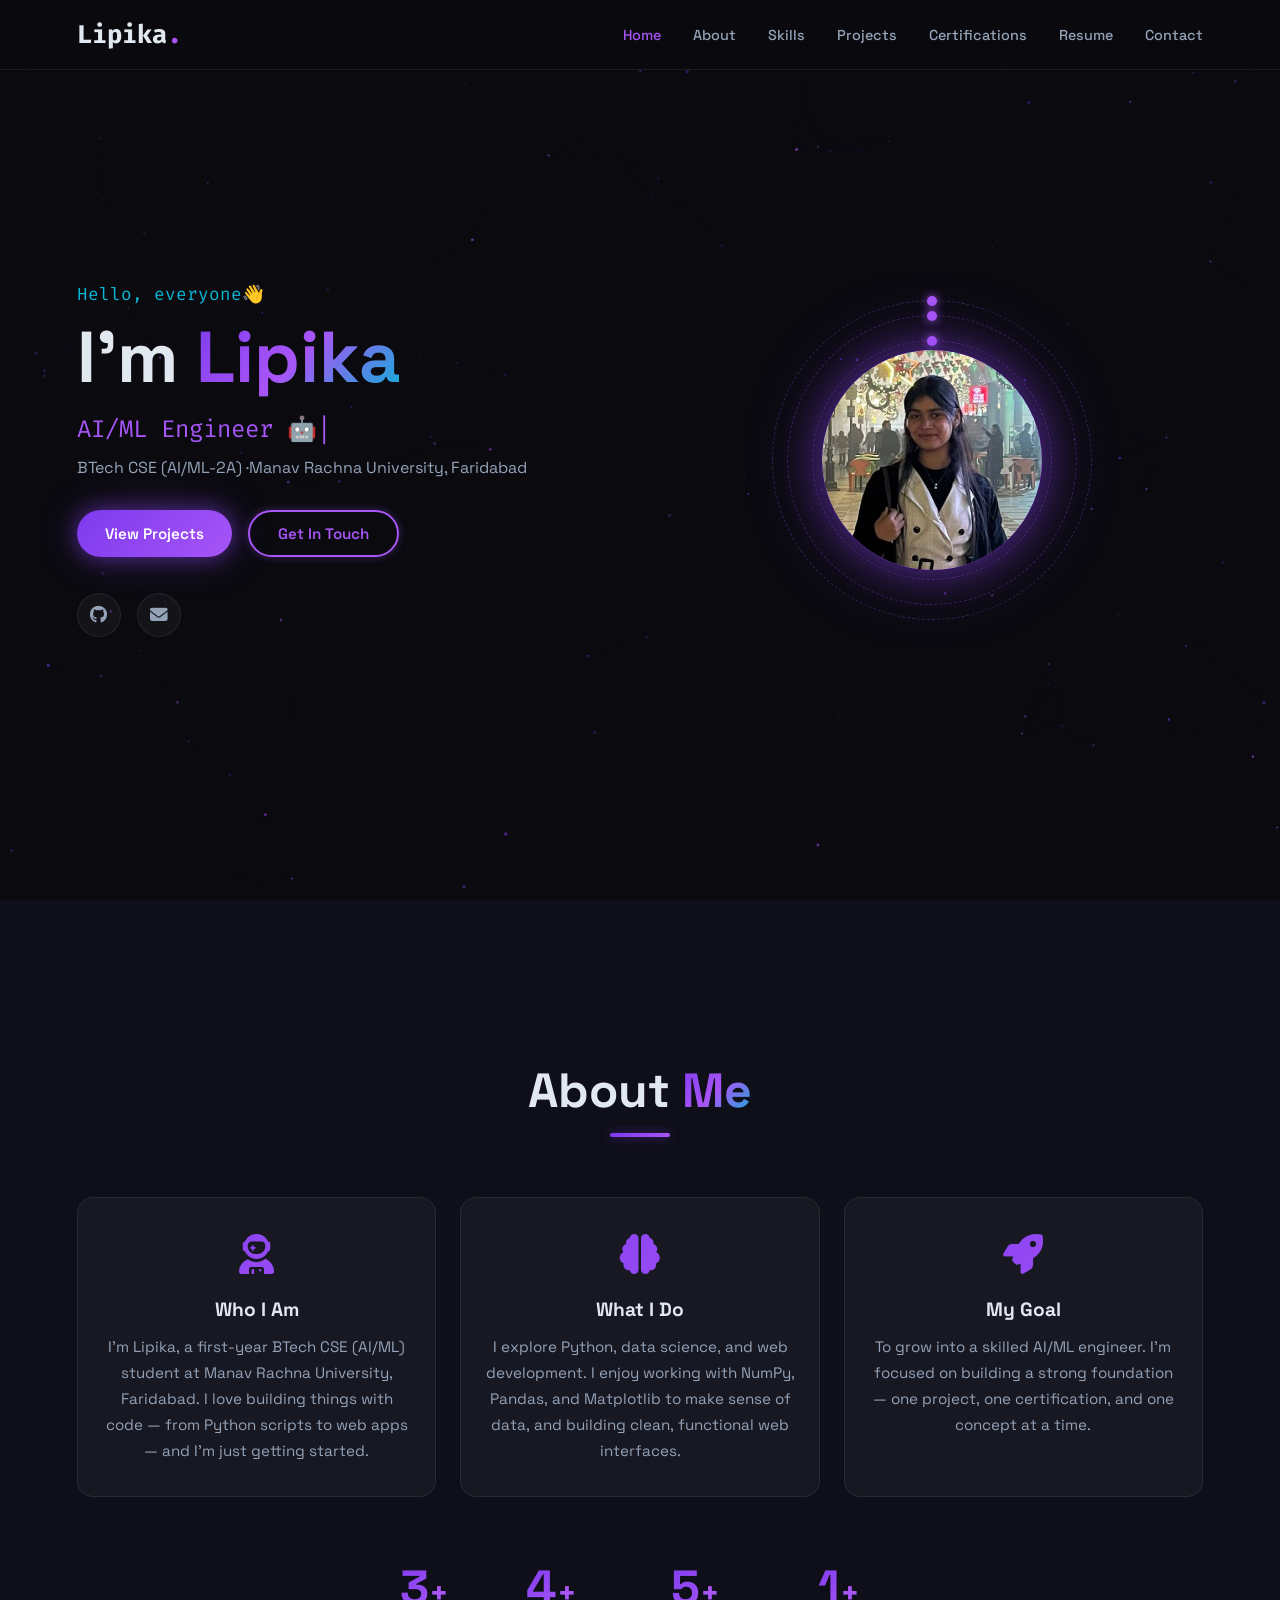
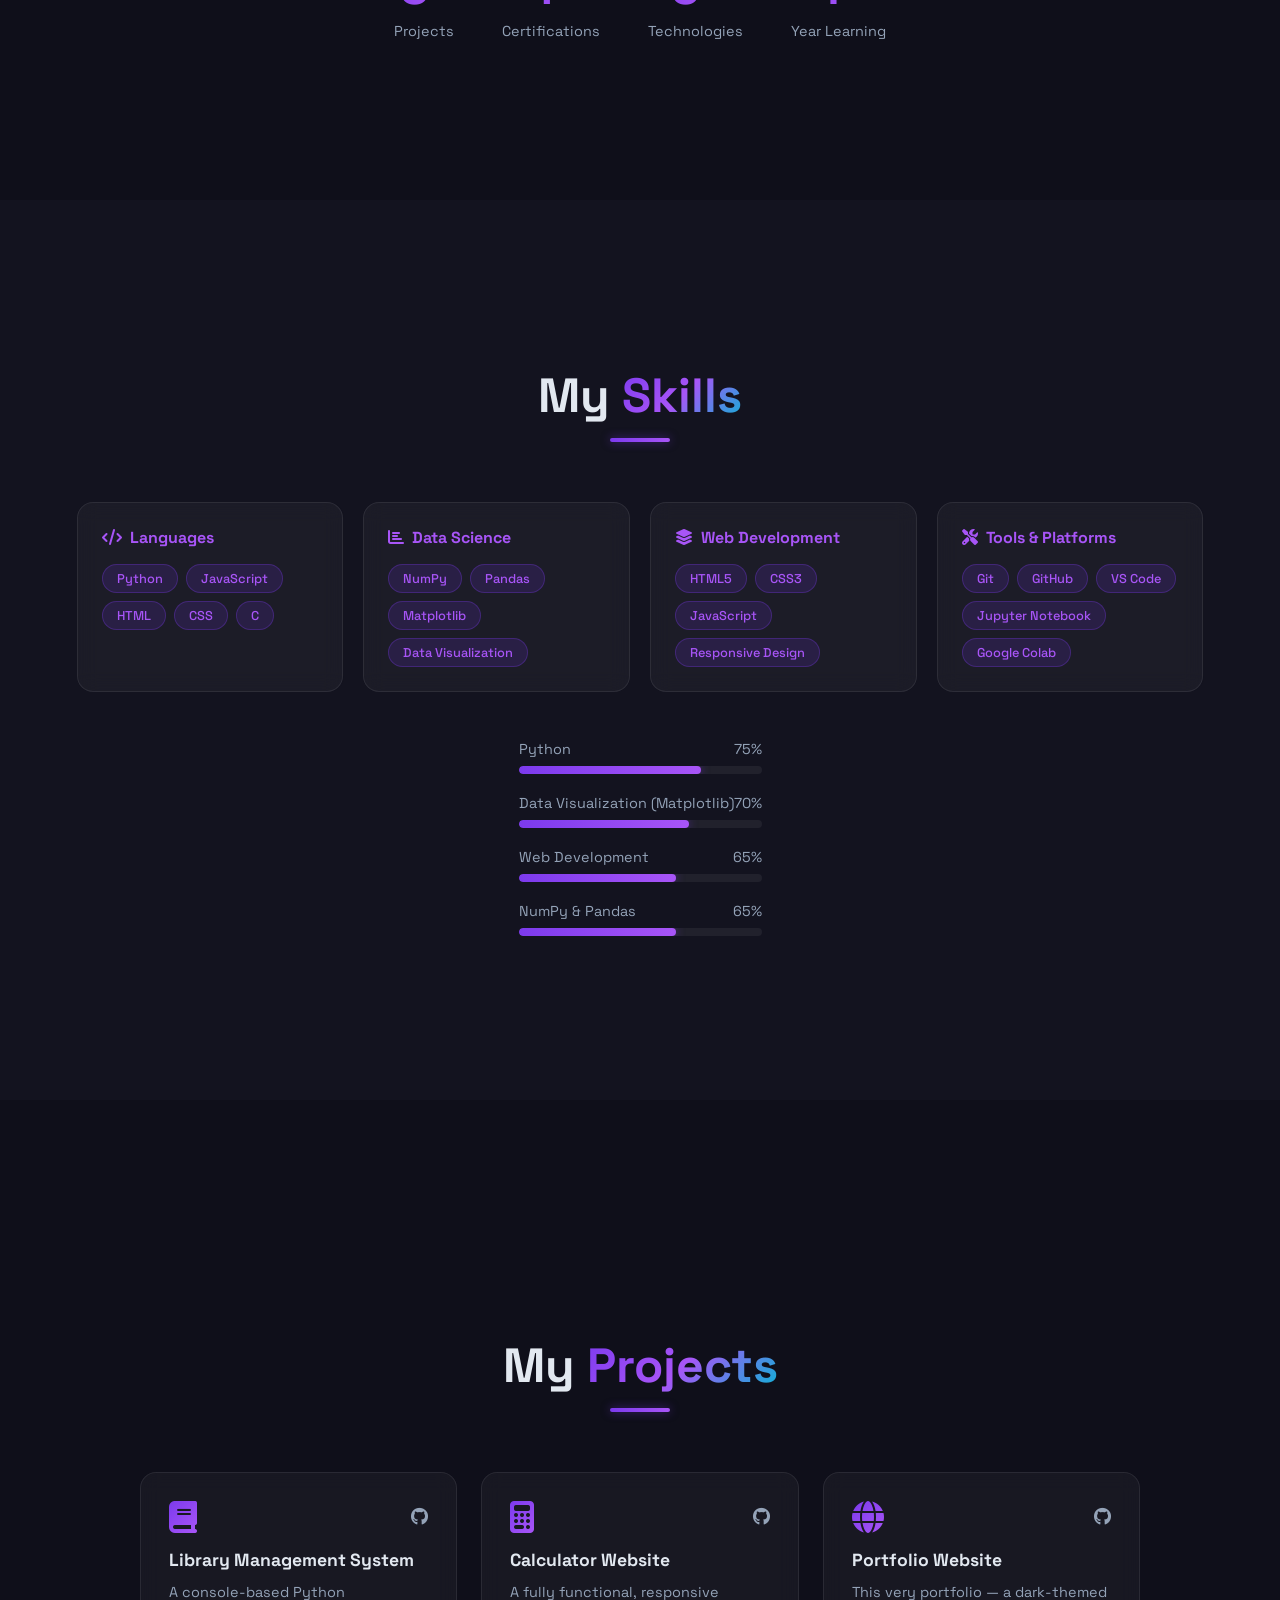
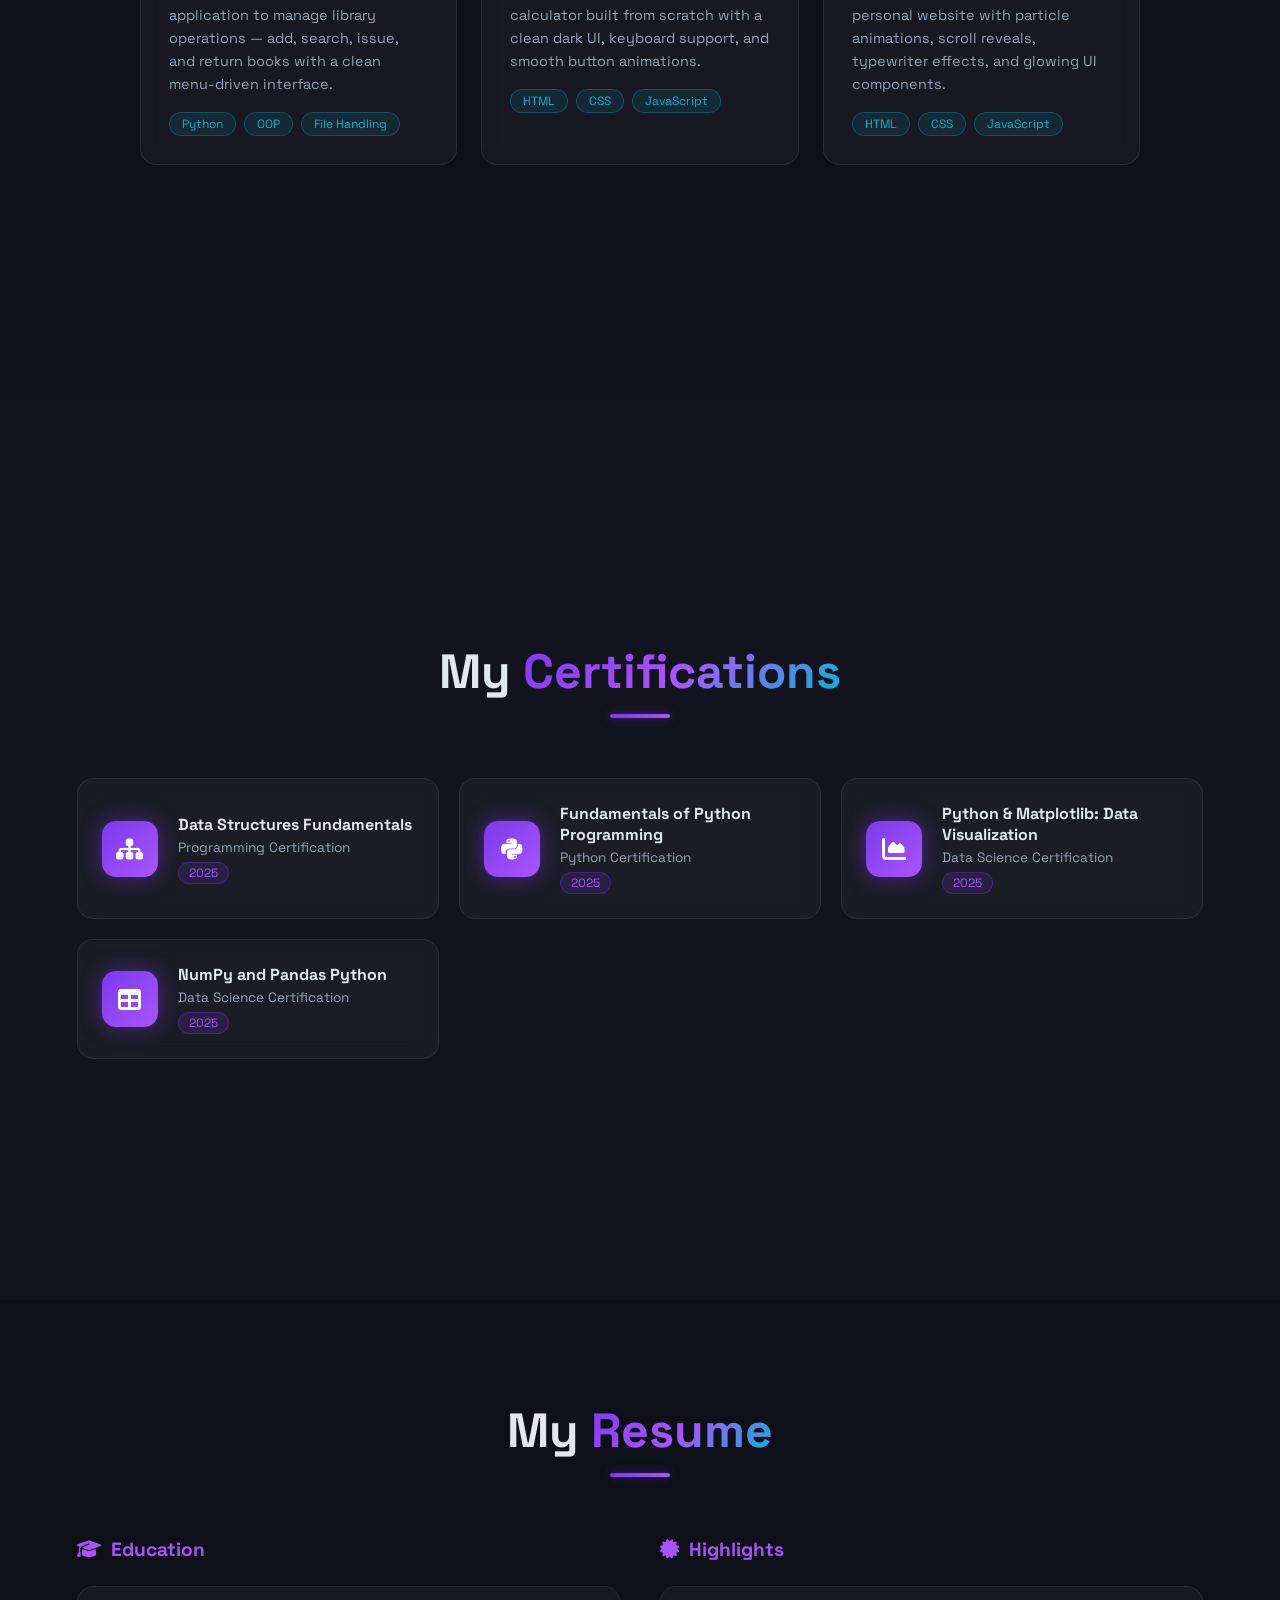
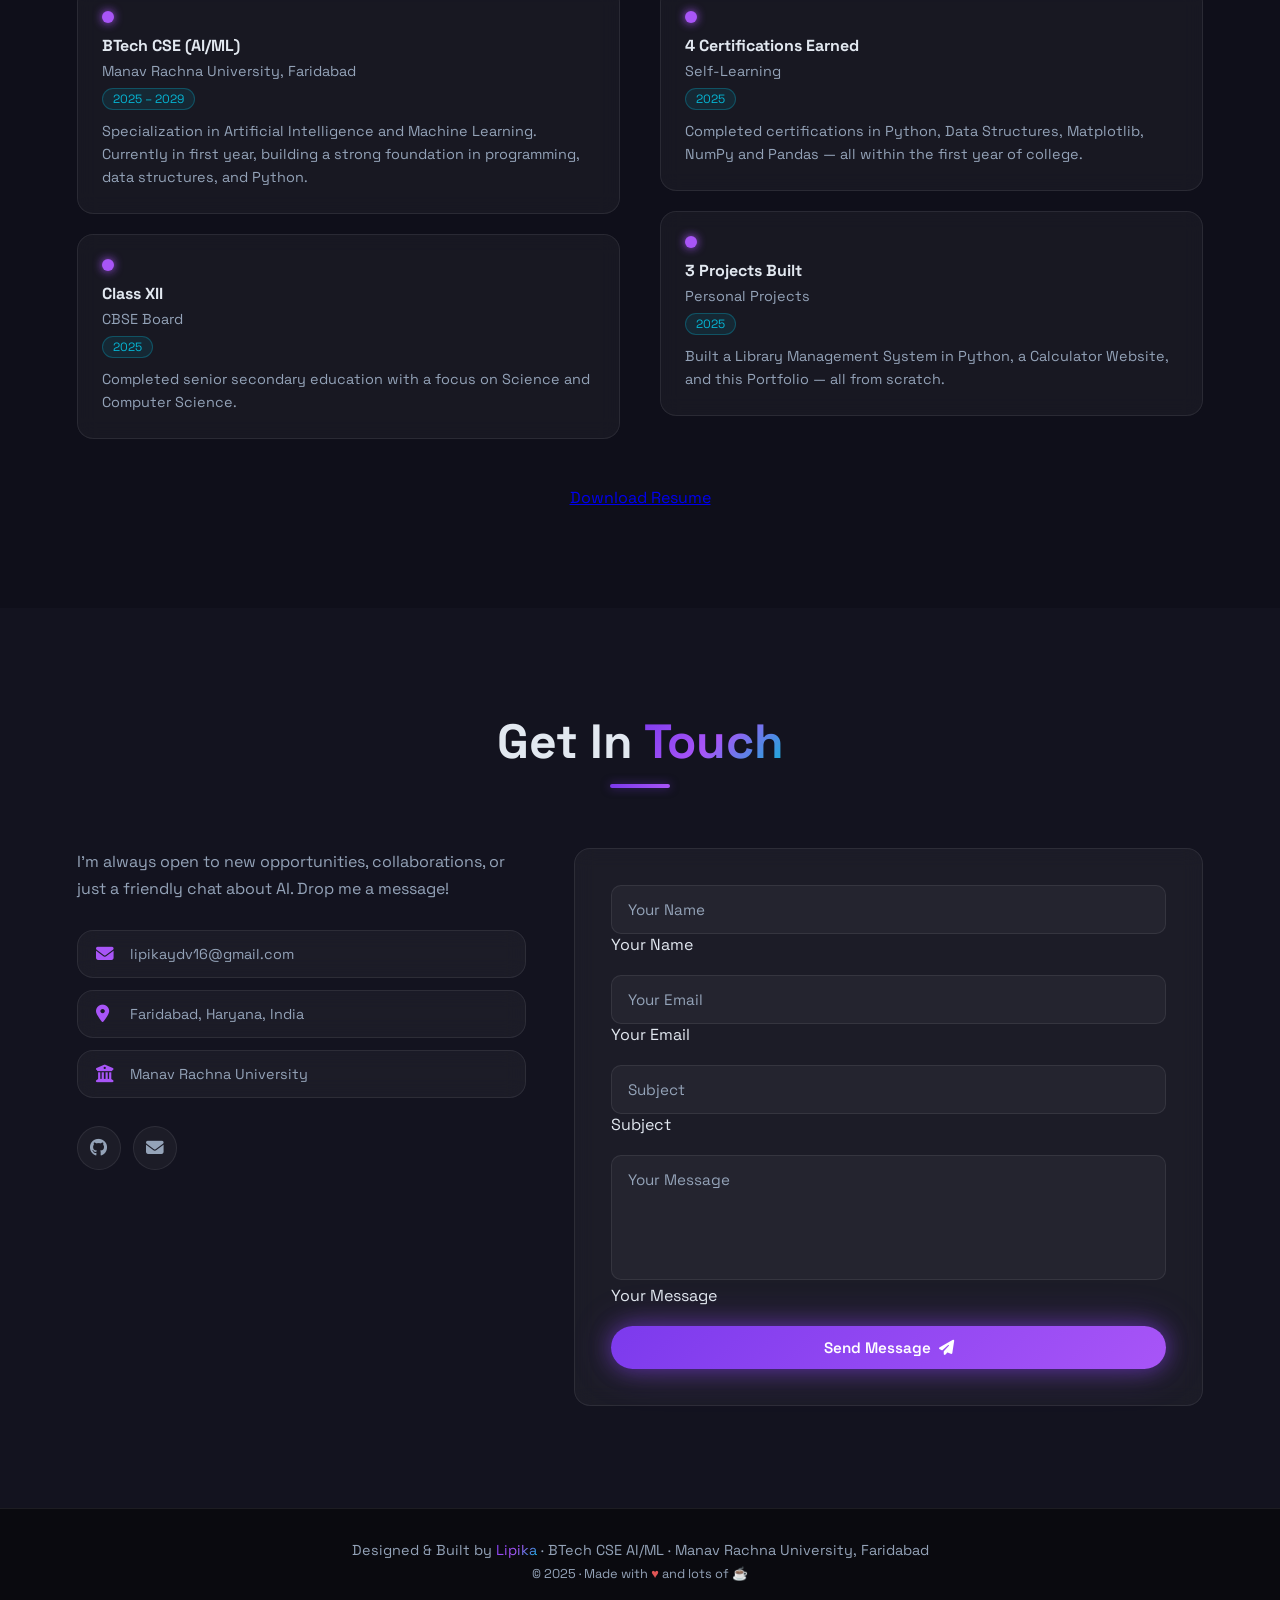
==== commit 18319f98: "Update index.html" ====
--- a/index.html
+++ b/index.html
@@ -51,7 +51,7 @@
     <div class="home-visual">
       <div class="avatar-ring">
          <div class="avatar-inner">
-    <img src="Lipika1.jpg" alt="Lipika" class="avatar-photo">
+    <img src="./Lipika1.jpg" alt="Lipika" class="avatar-photo">
         </div>
         <div class="orbit orbit-1"><div class="orbit-dot"></div></div>
         <div class="orbit orbit-2"><div class="orbit-dot"></div></div>
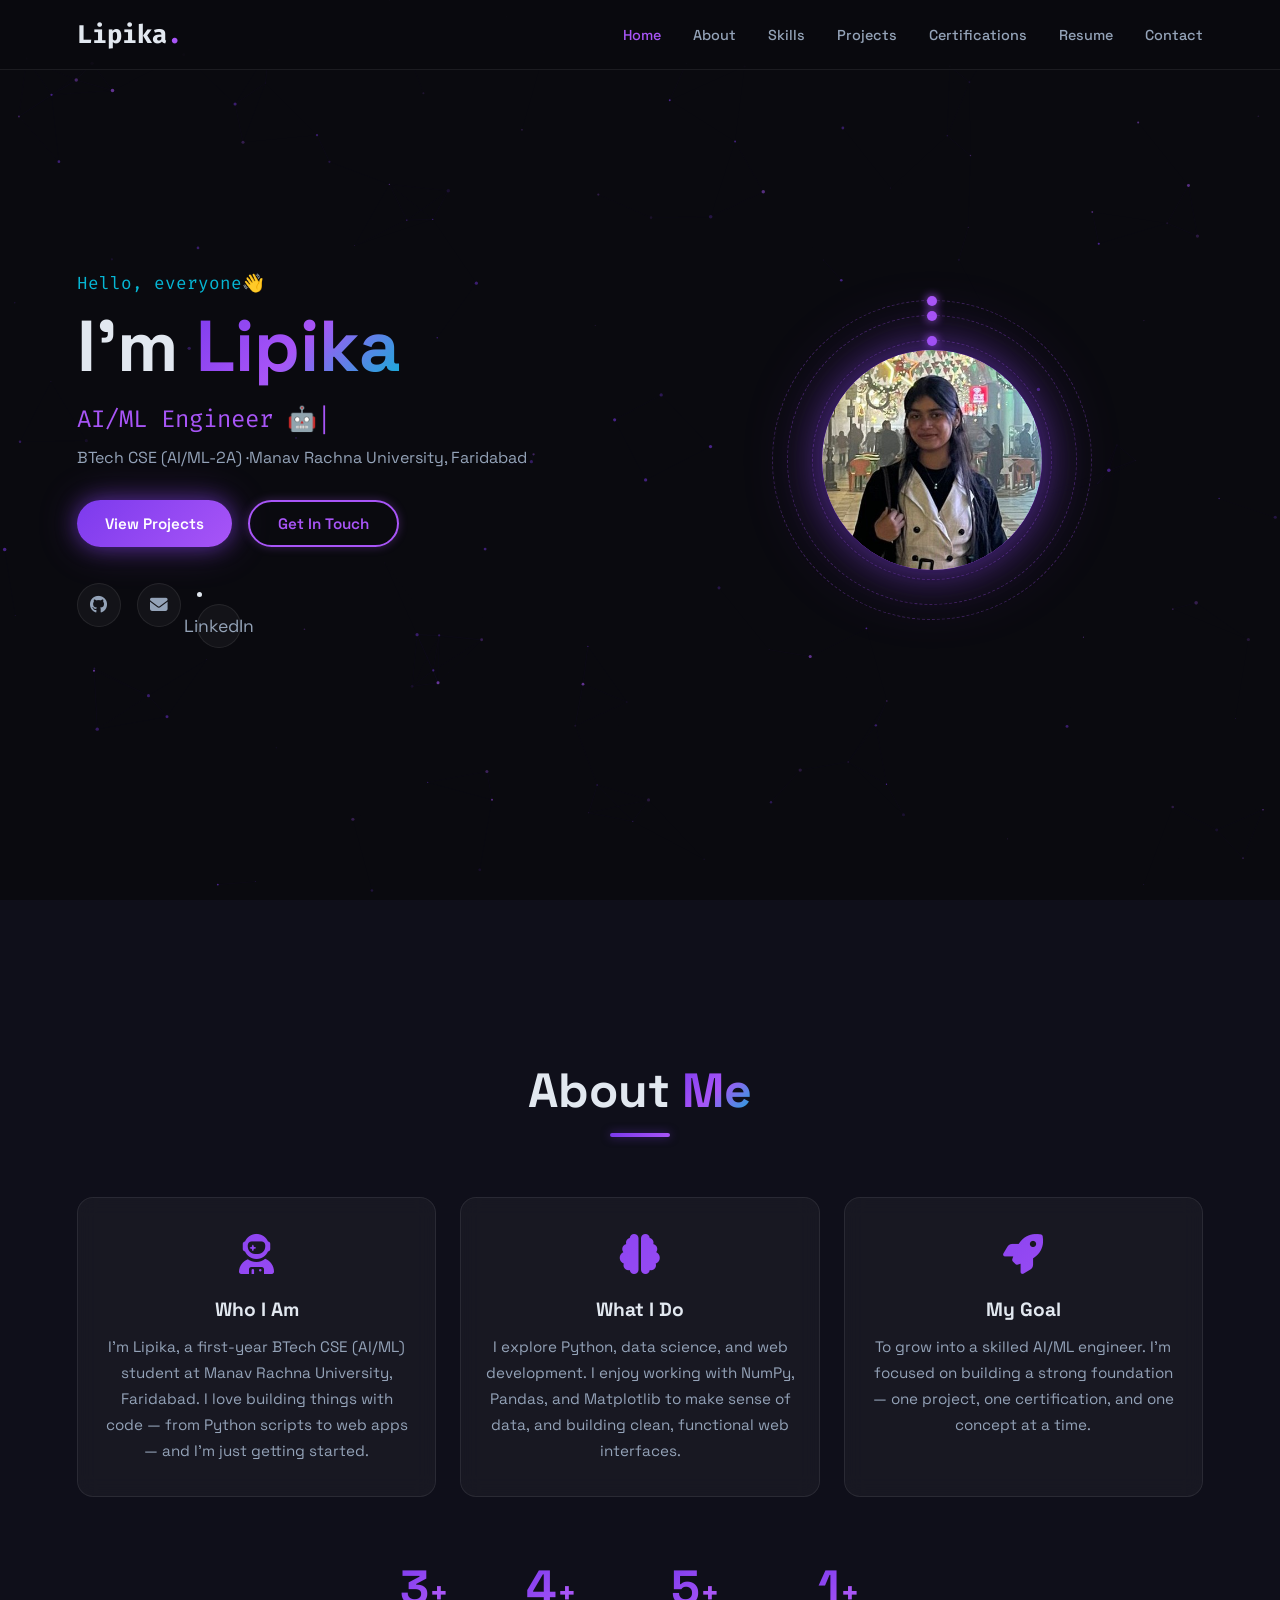
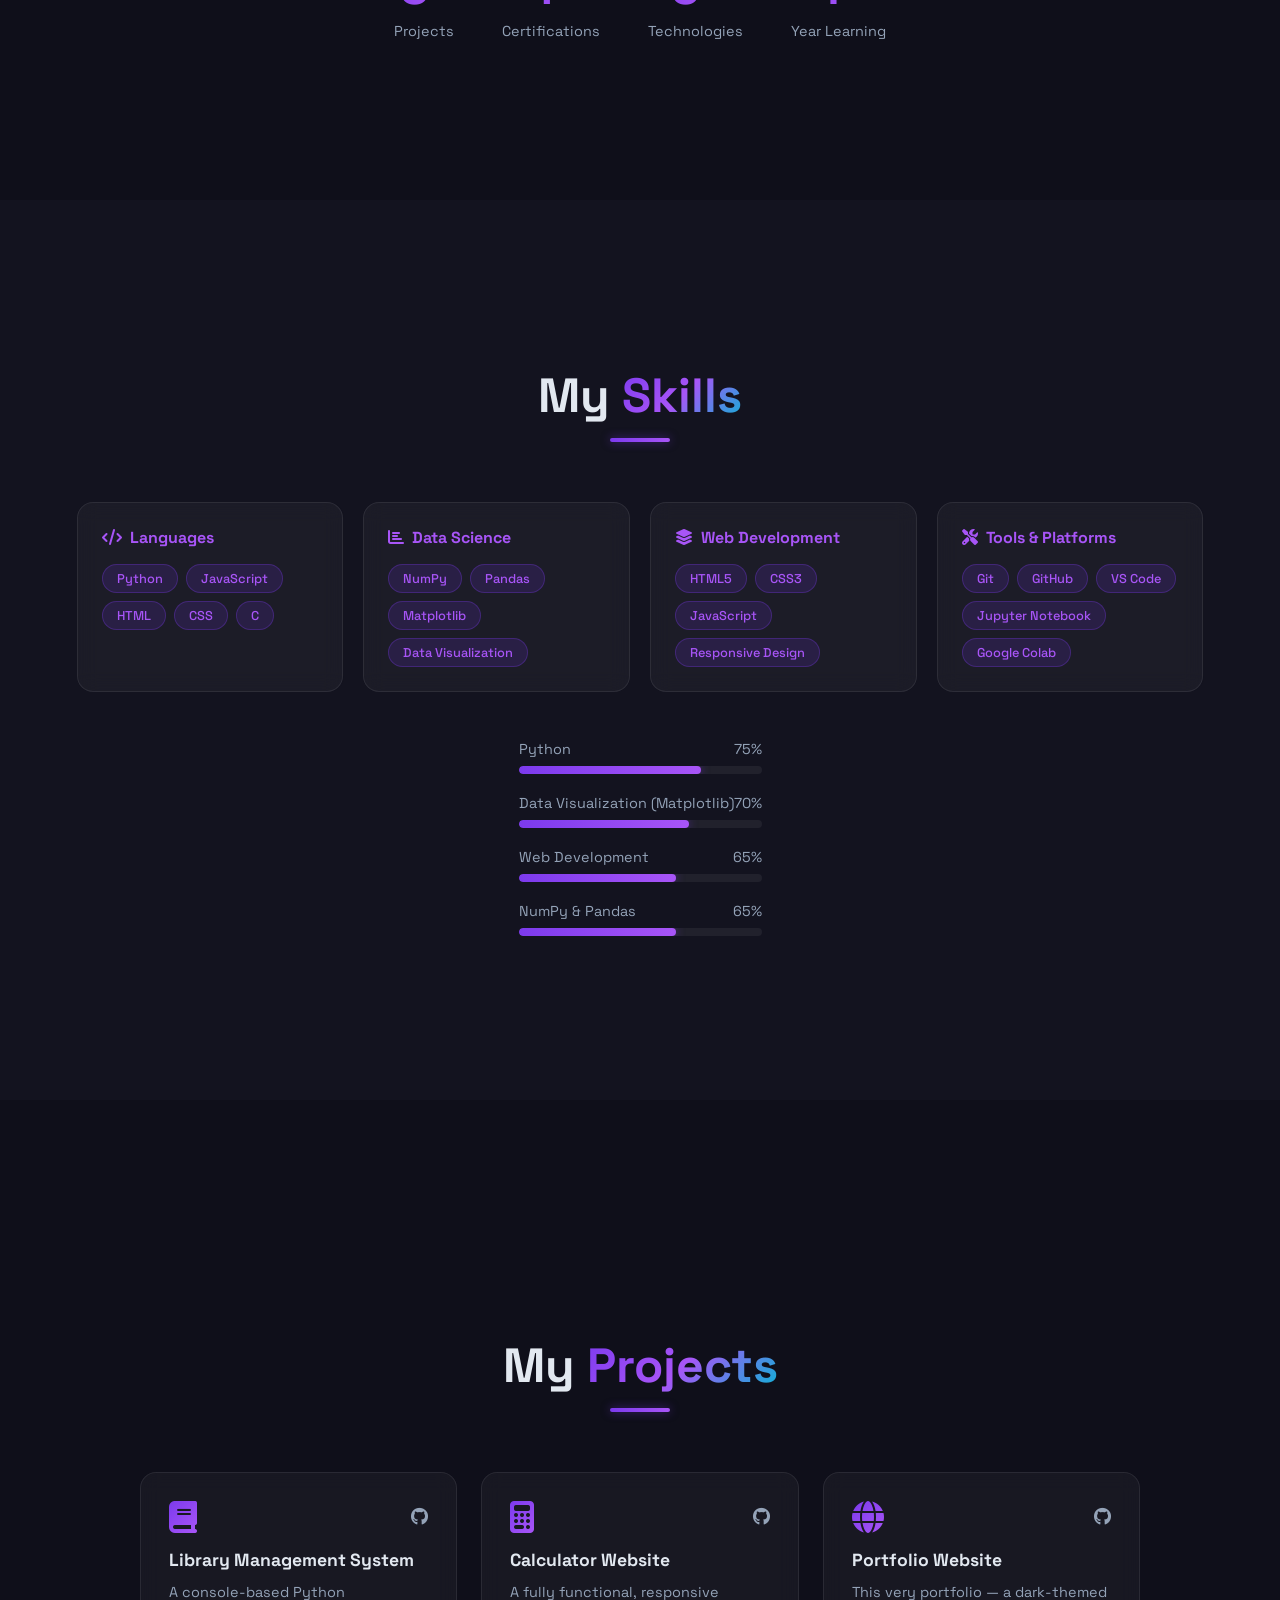
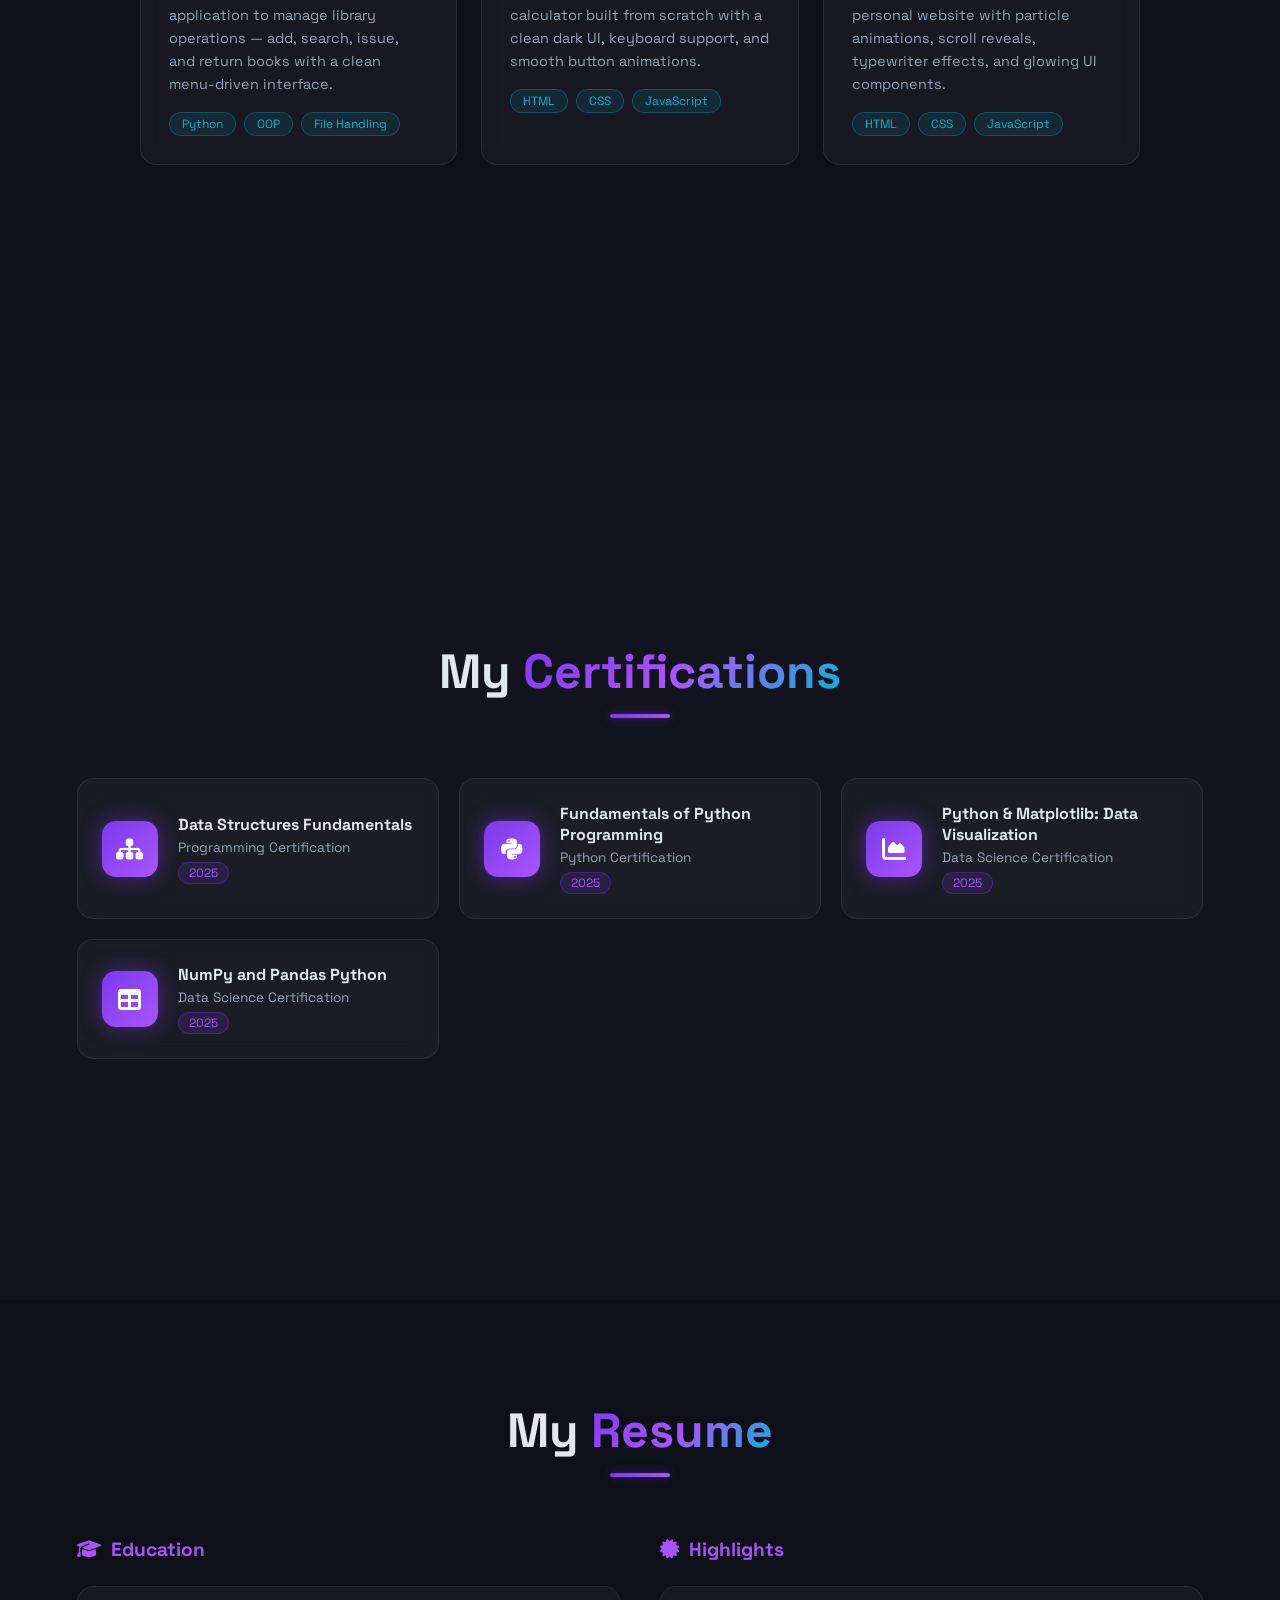
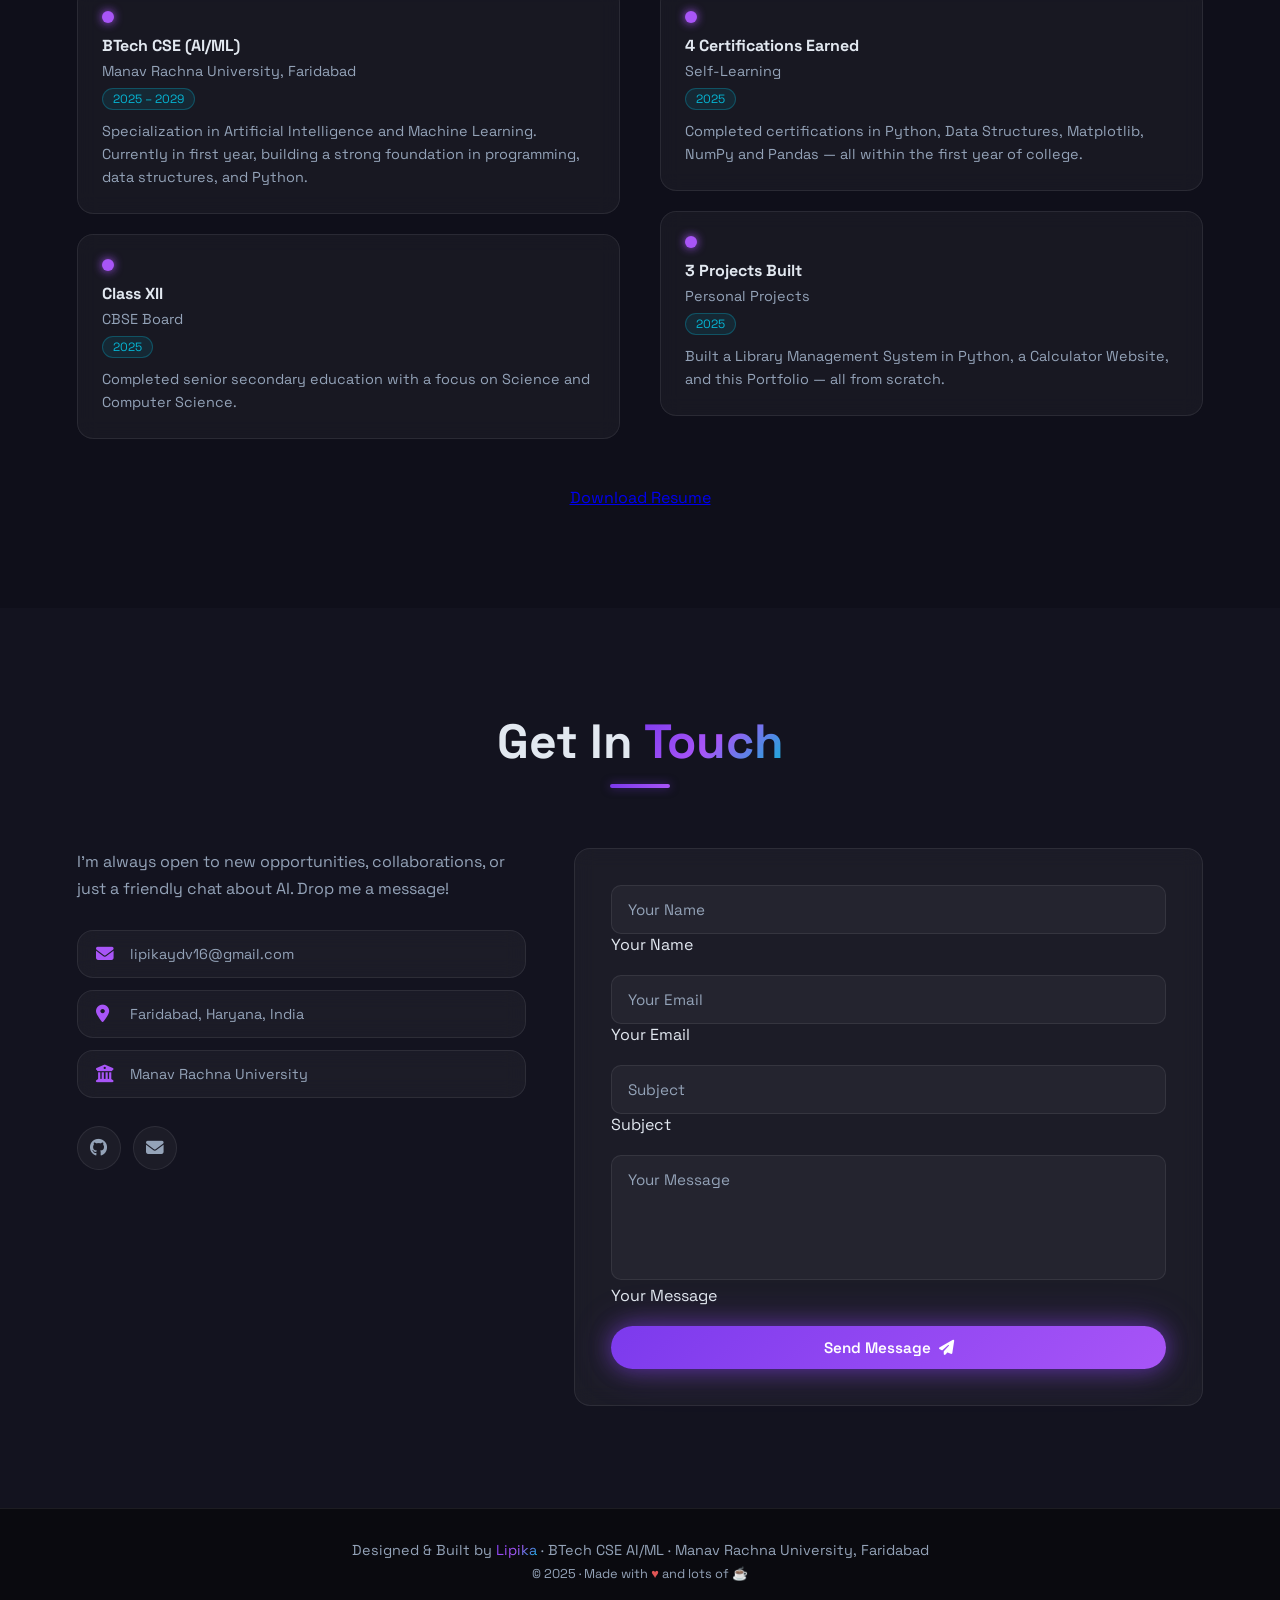
==== commit 7ae9b1be: "Update social links in index.html Updated GitHub link and added LinkedIn profile." ====
--- a/index.html
+++ b/index.html
@@ -44,8 +44,13 @@
         <a href="#contact" class="btn btn-outline">Get In Touch</a>
       </div>
       <div class="social-links">
-        <a href="https://github.com/lipikaydv-labs" target="_blank" rel="noopener" aria-label="GitHub"><i class="fab fa-github"></i></a>
+        <a href="https://github.com/Lipika1416" target="_blank" rel="noopener" aria-label="GitHub"><i class="fab fa-github"></i></a>
         <a href="mailto:lipikaydv16@gmail.com" aria-label="Email"><i class="fas fa-envelope"></i></a>
+        <li>
+  <a href="https://www.linkedin.com/in/Lipika Yadav" target="_blank">
+    LinkedIn
+  </a>
+</li>
       </div>
     </div>
     <div class="home-visual">
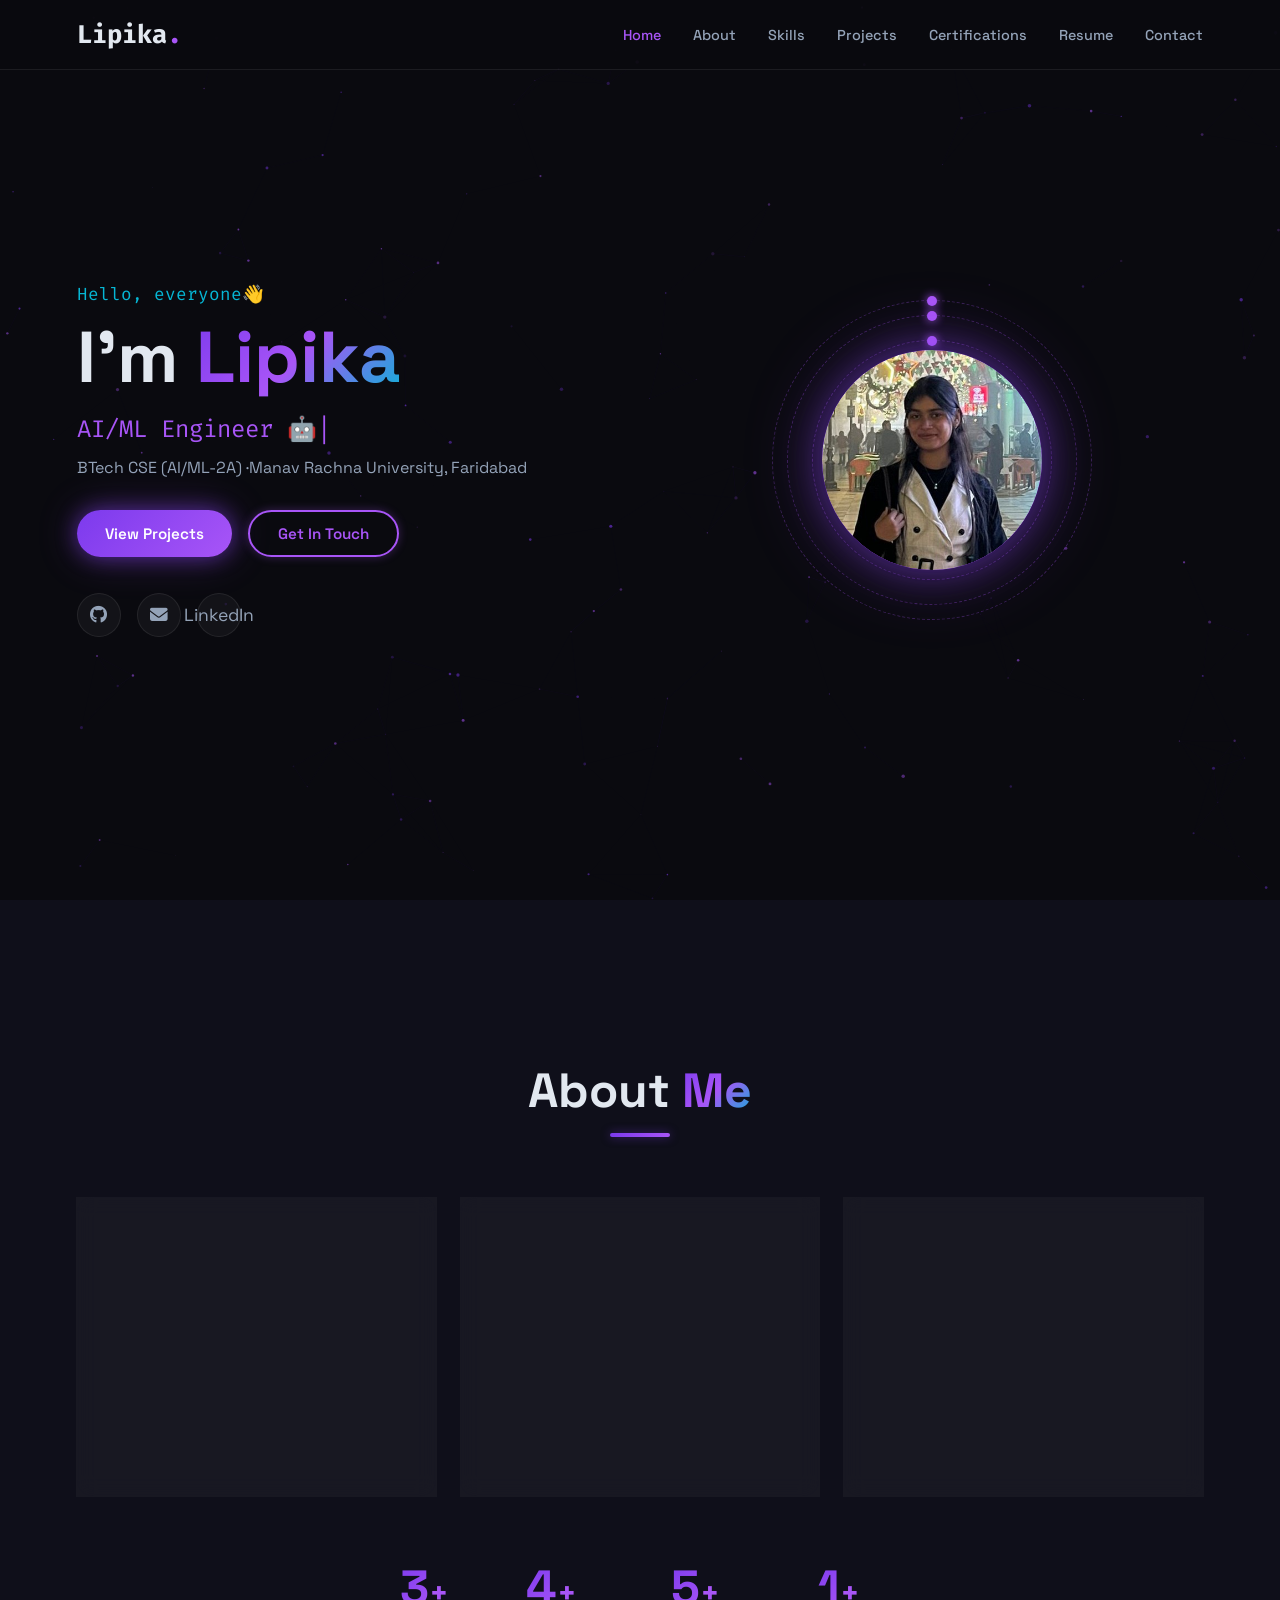
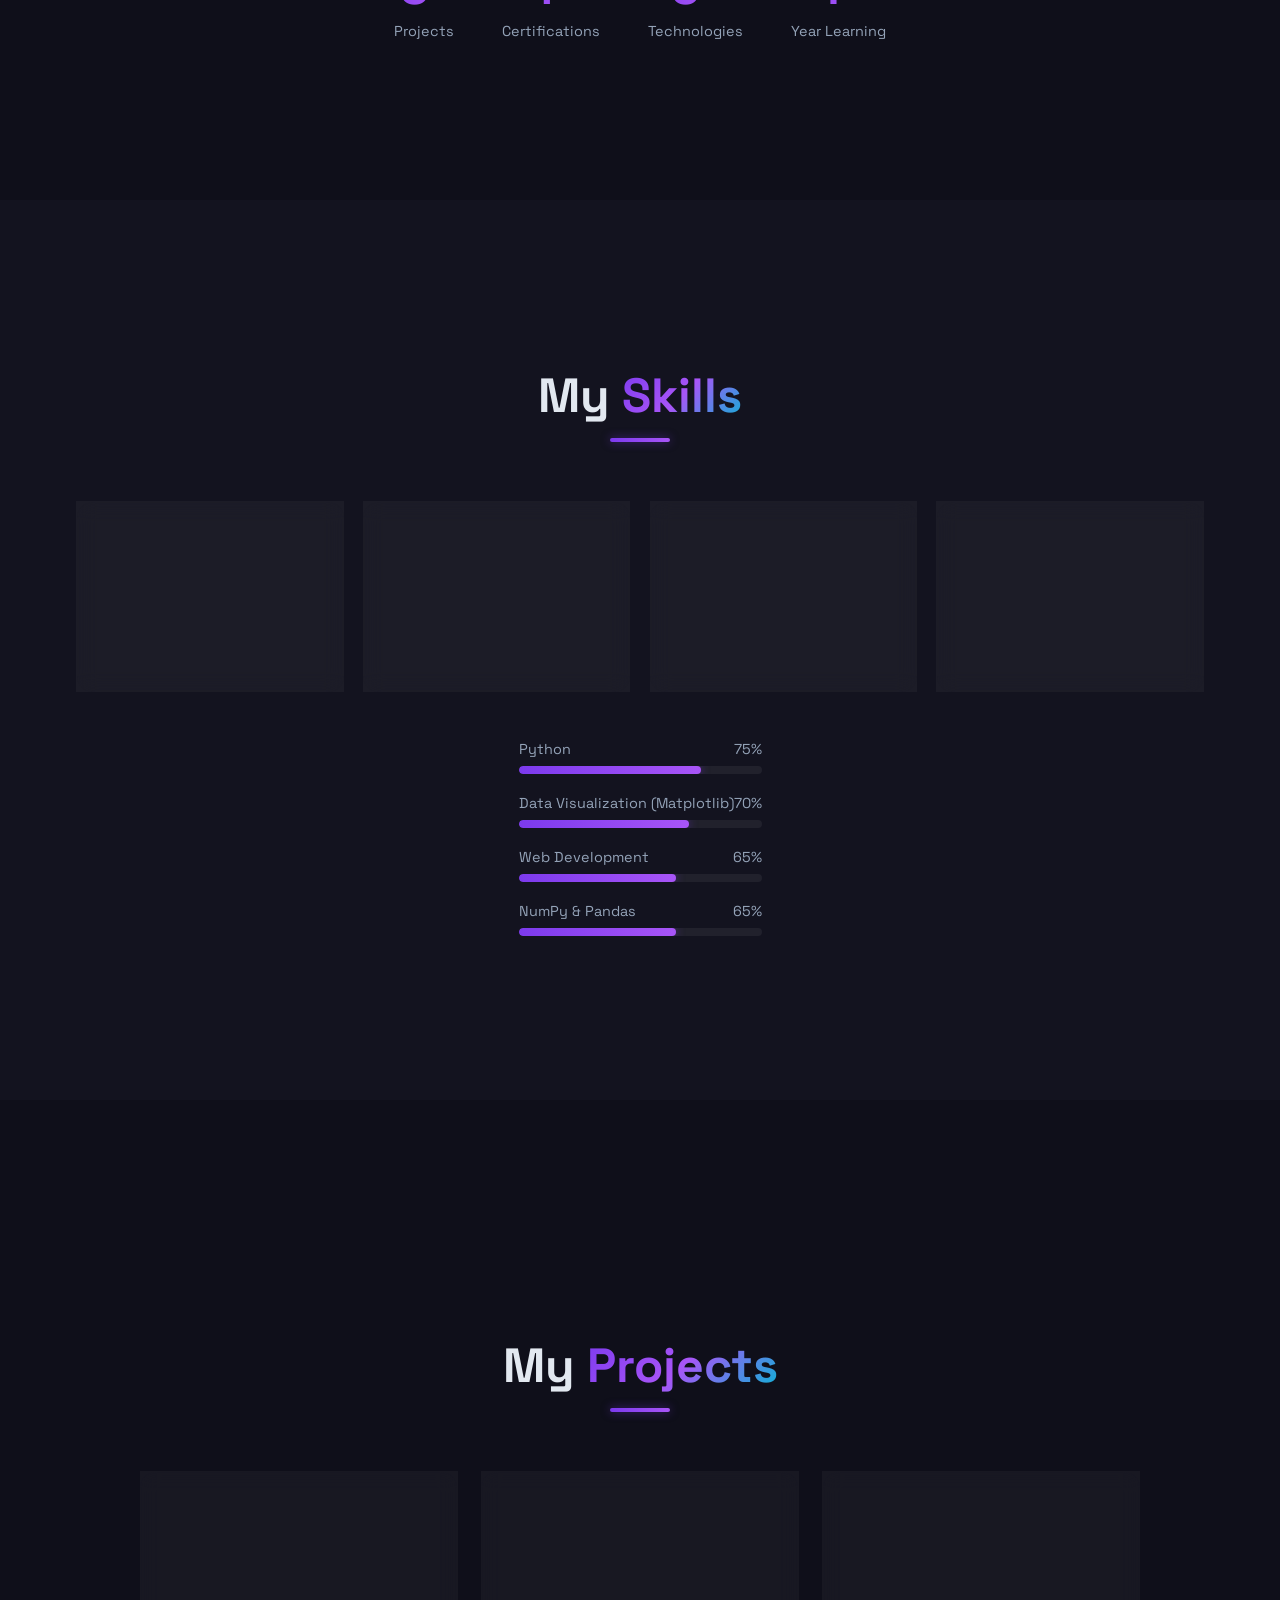
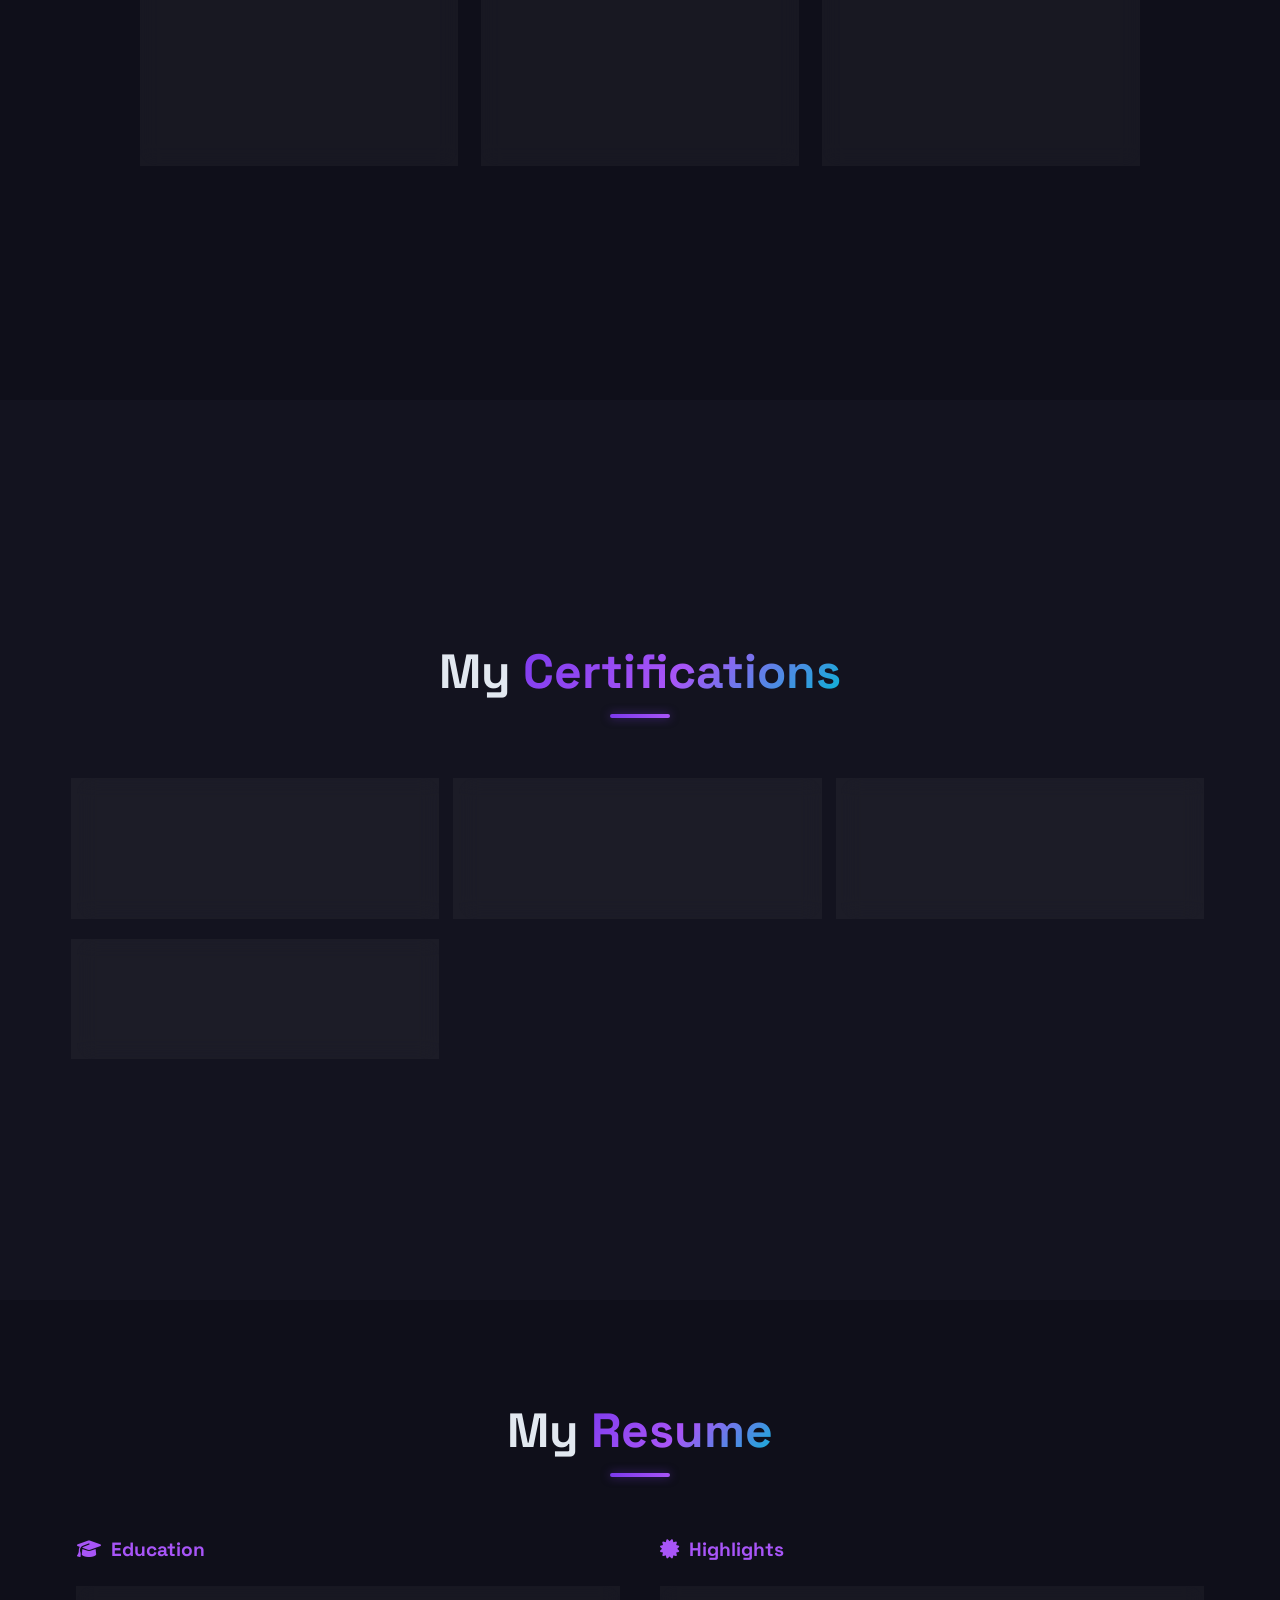
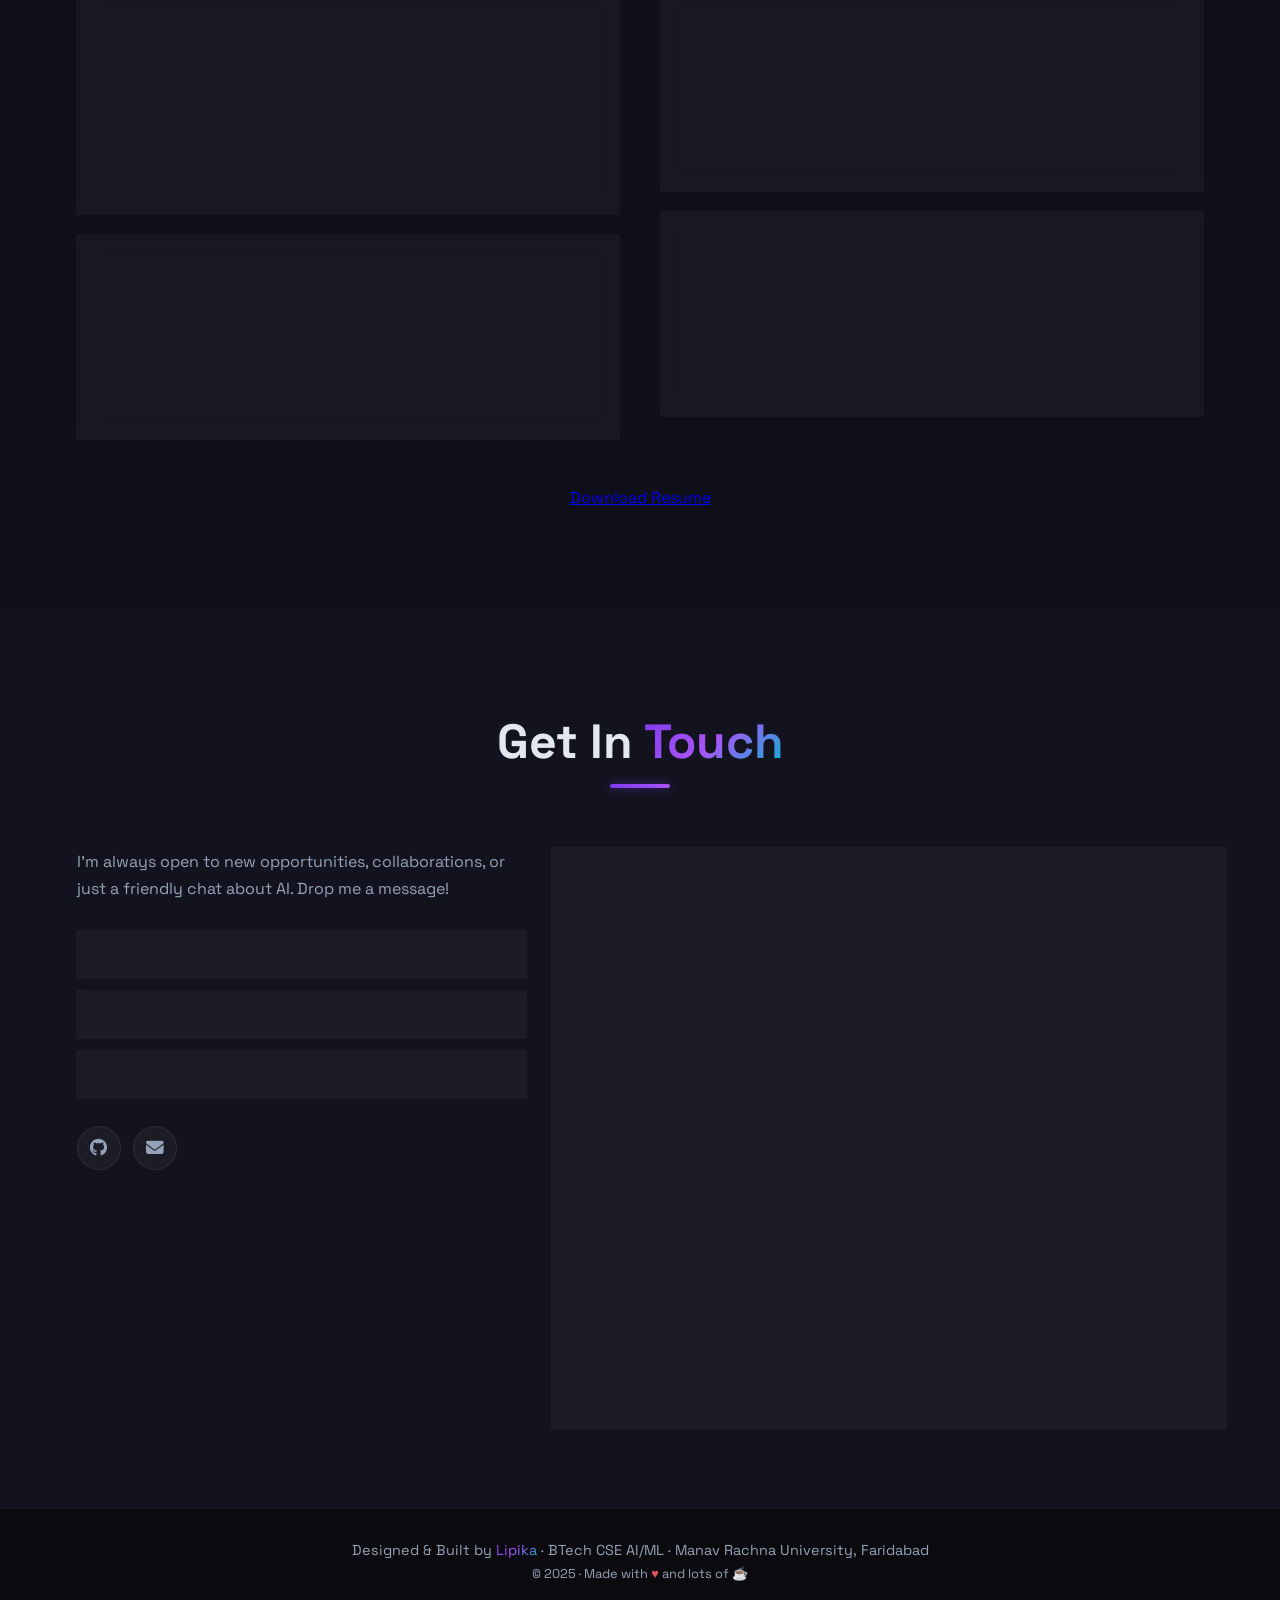
==== commit 219fe763: "Update index.html" ====
--- a/index.html
+++ b/index.html
@@ -46,11 +46,11 @@
       <div class="social-links">
         <a href="https://github.com/Lipika1416" target="_blank" rel="noopener" aria-label="GitHub"><i class="fab fa-github"></i></a>
         <a href="mailto:lipikaydv16@gmail.com" aria-label="Email"><i class="fas fa-envelope"></i></a>
-        <li>
+        
   <a href="https://www.linkedin.com/in/Lipika Yadav" target="_blank">
     LinkedIn
   </a>
-</li>
+
       </div>
     </div>
     <div class="home-visual">
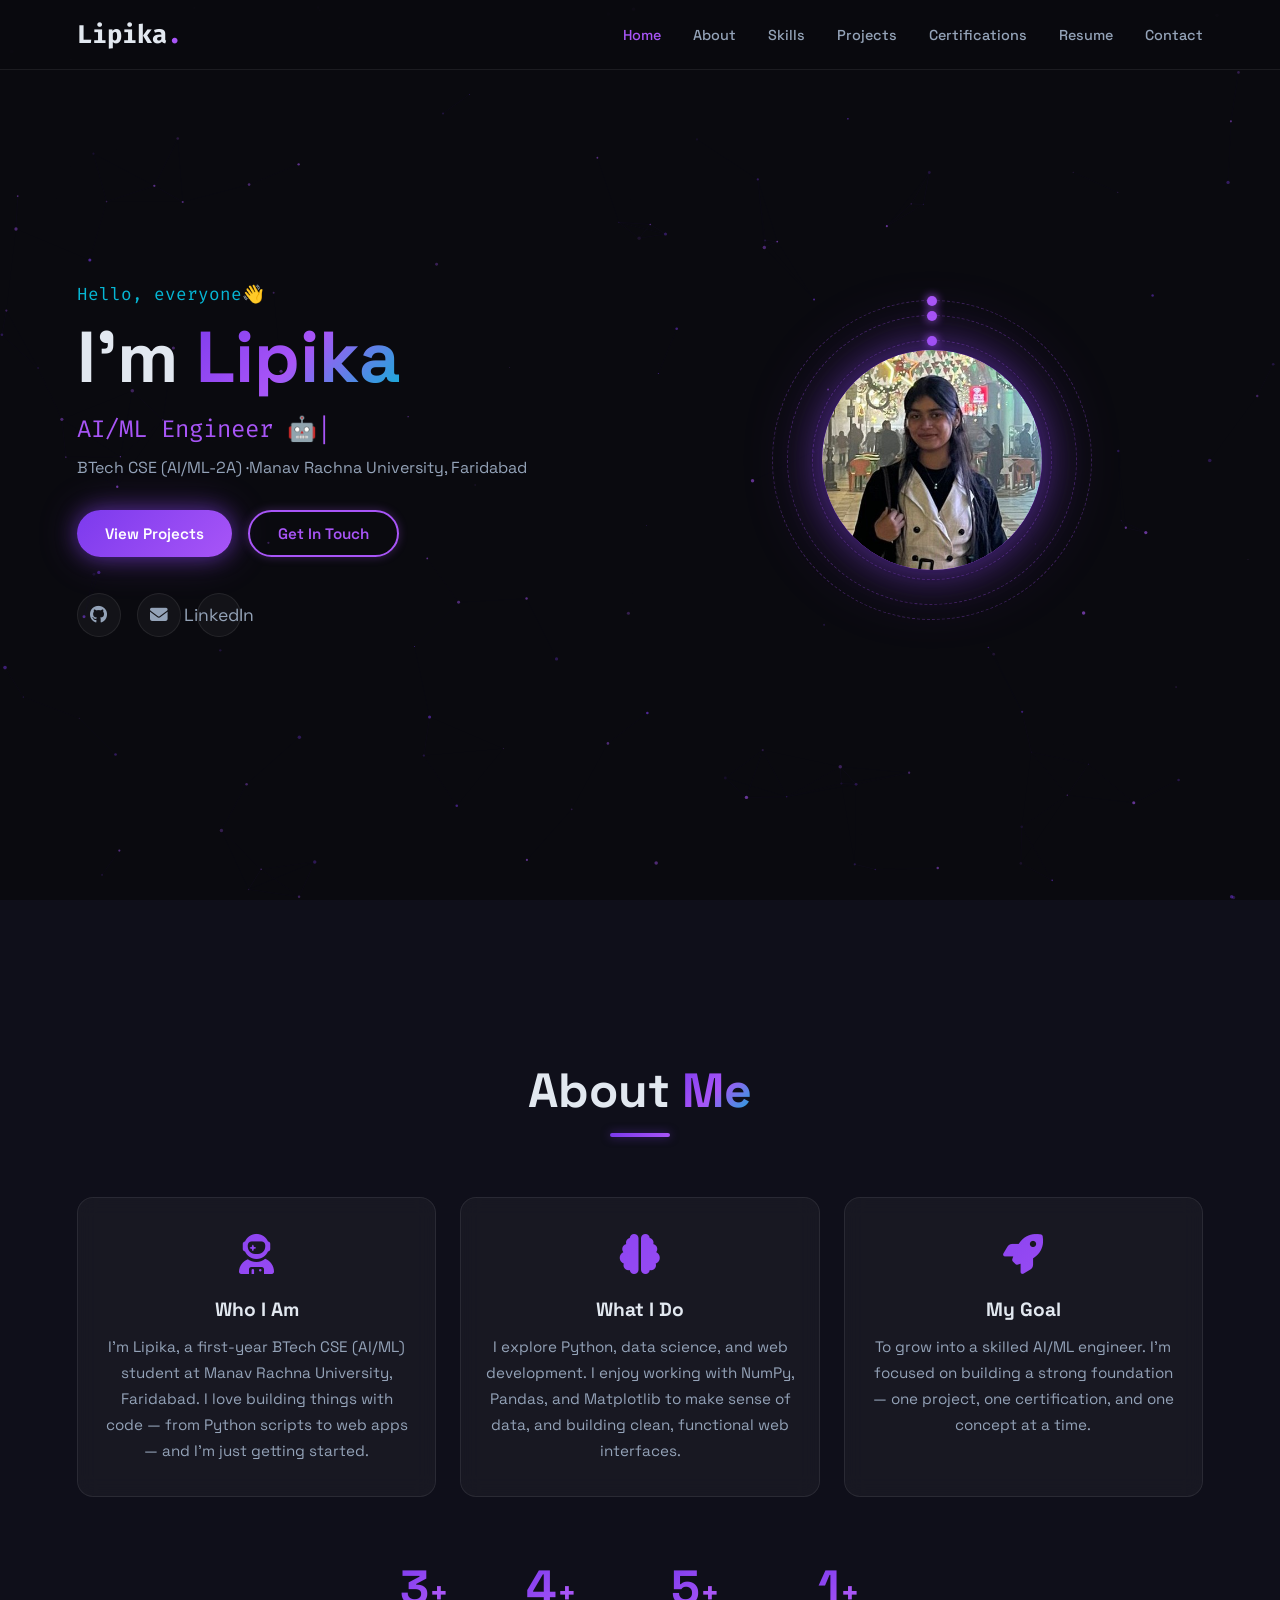
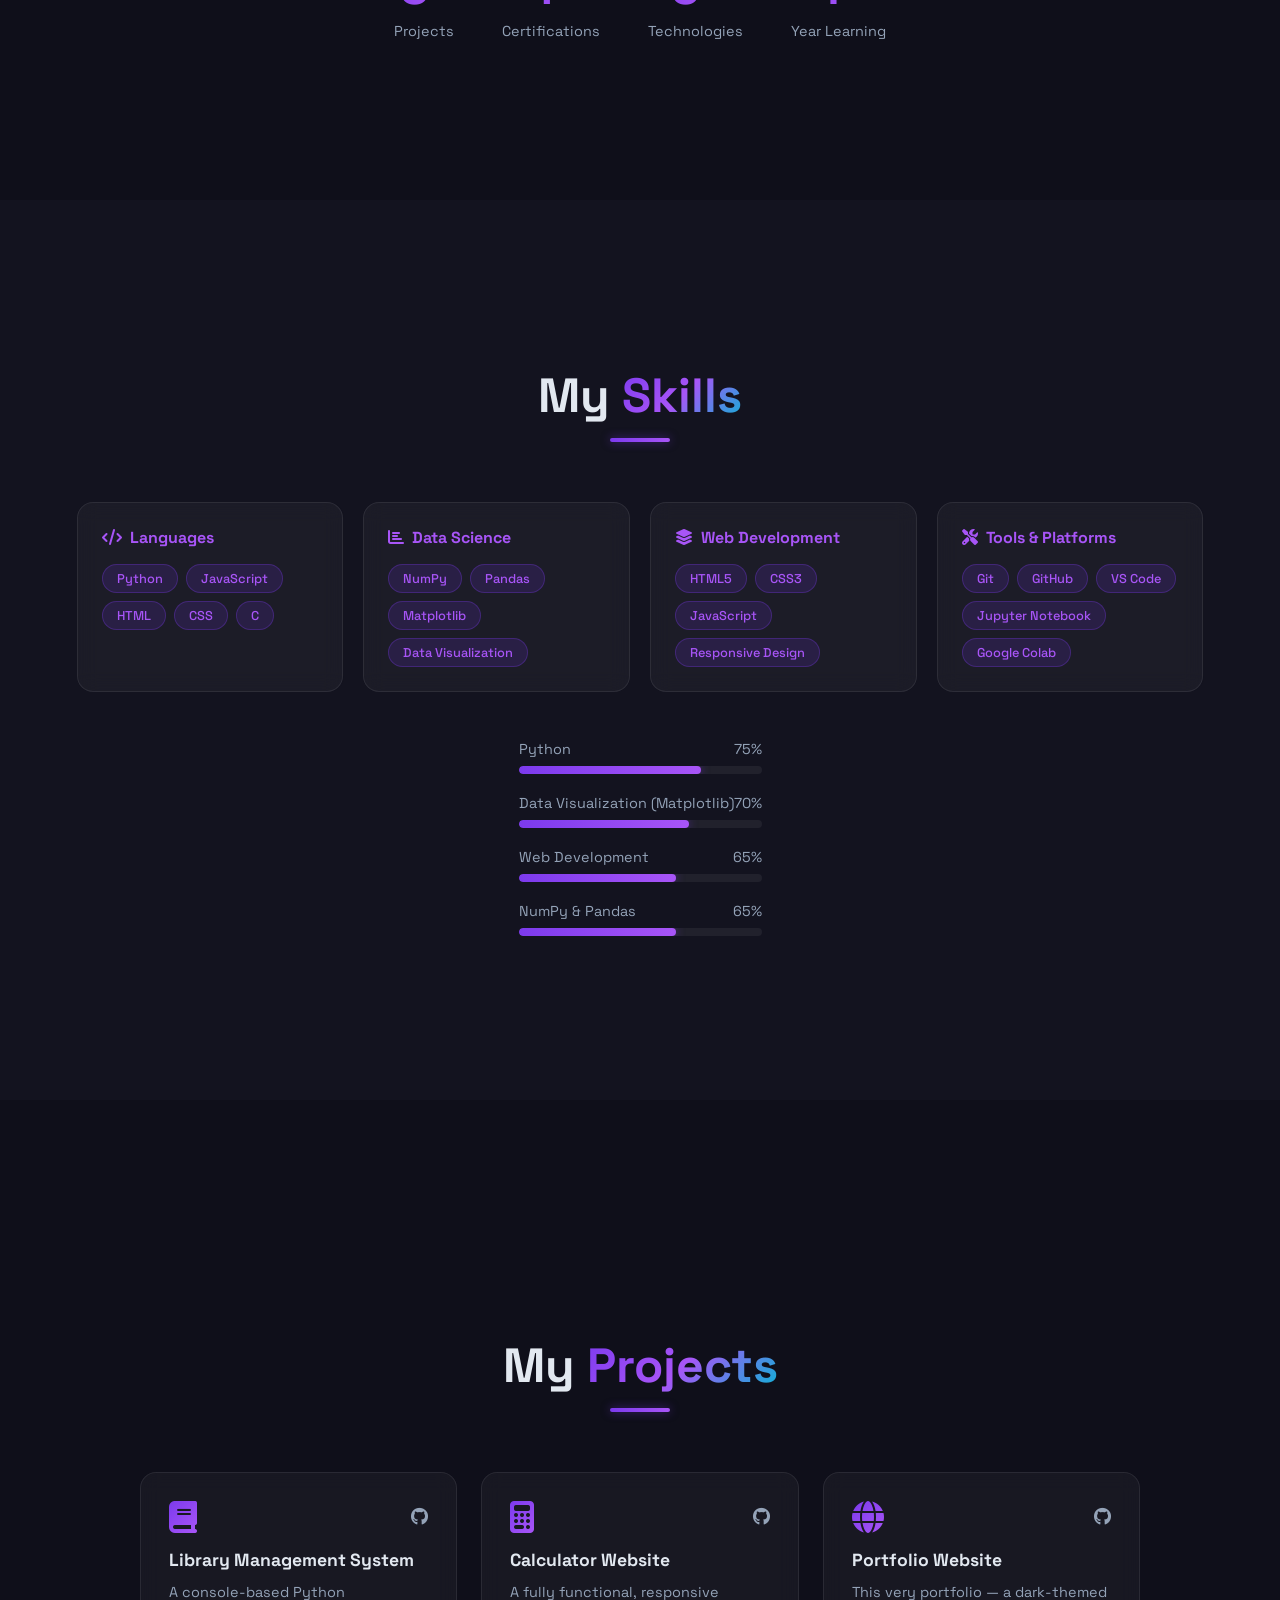
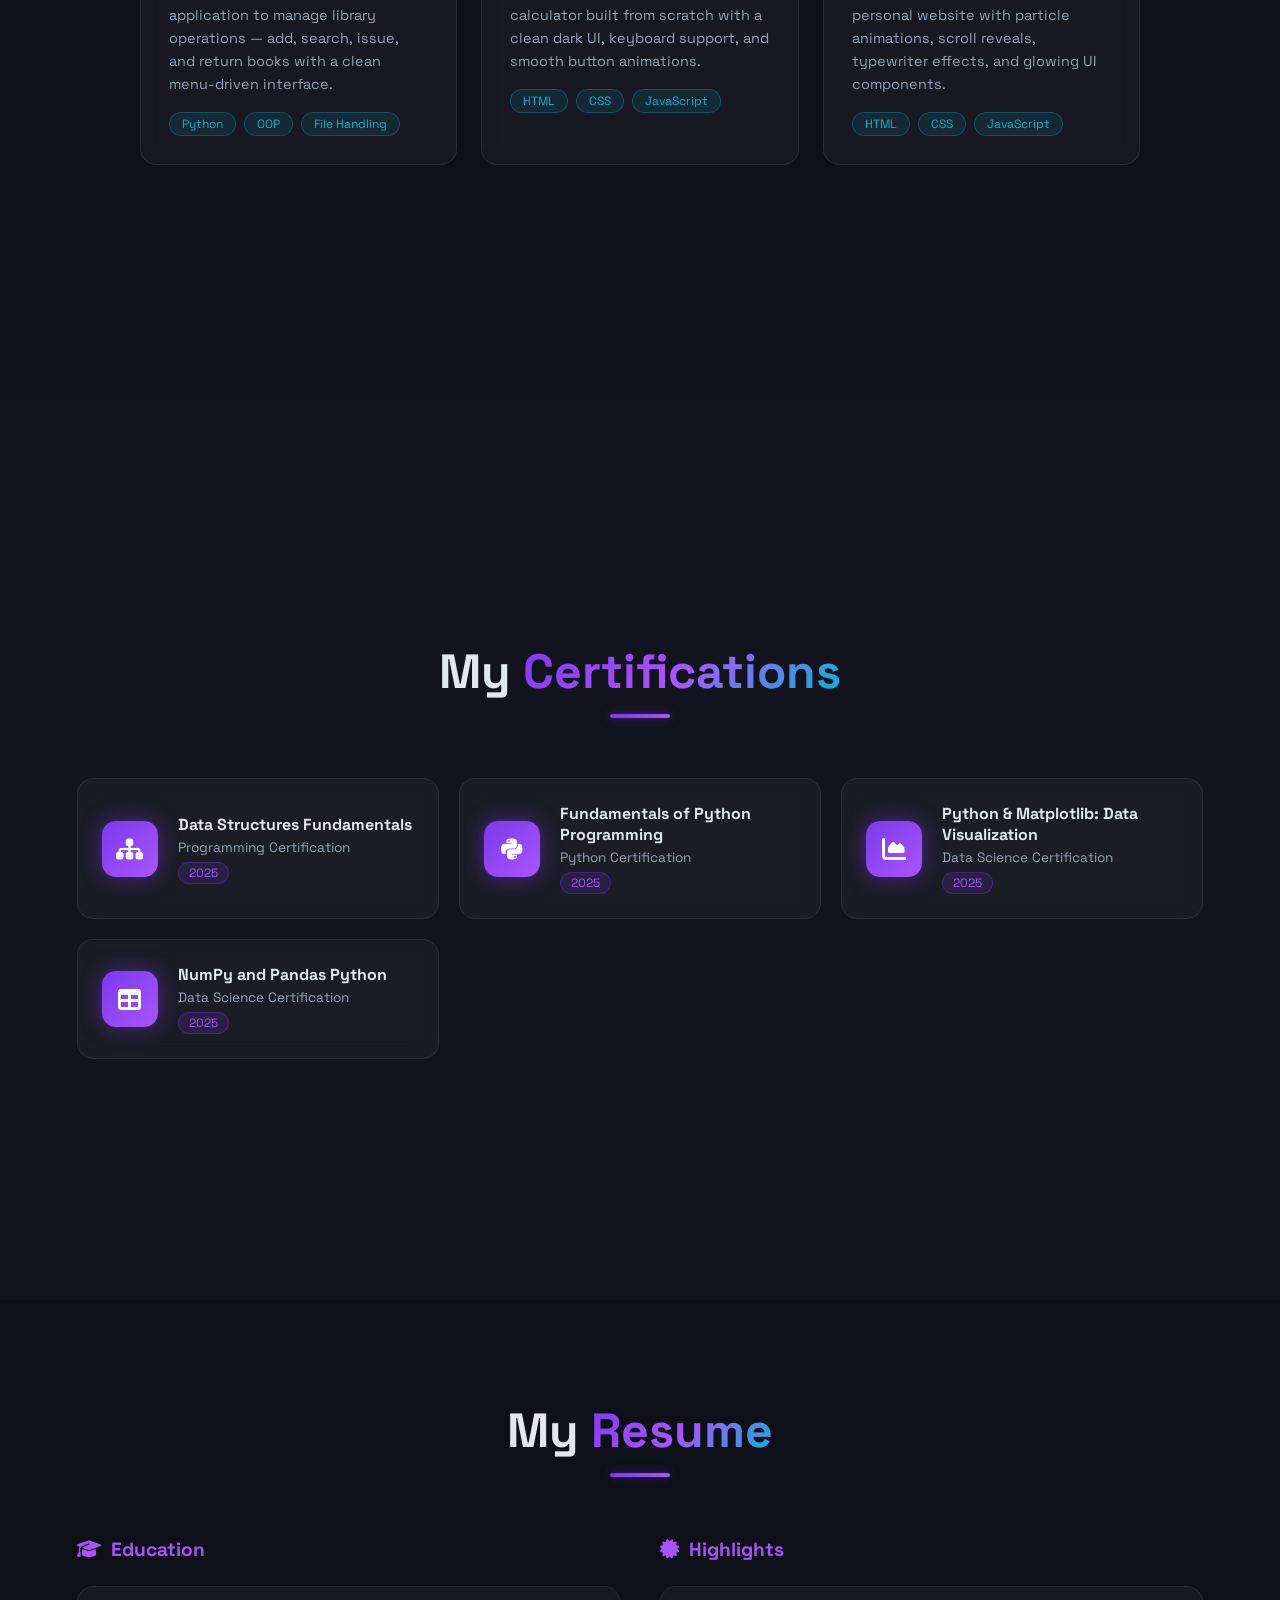
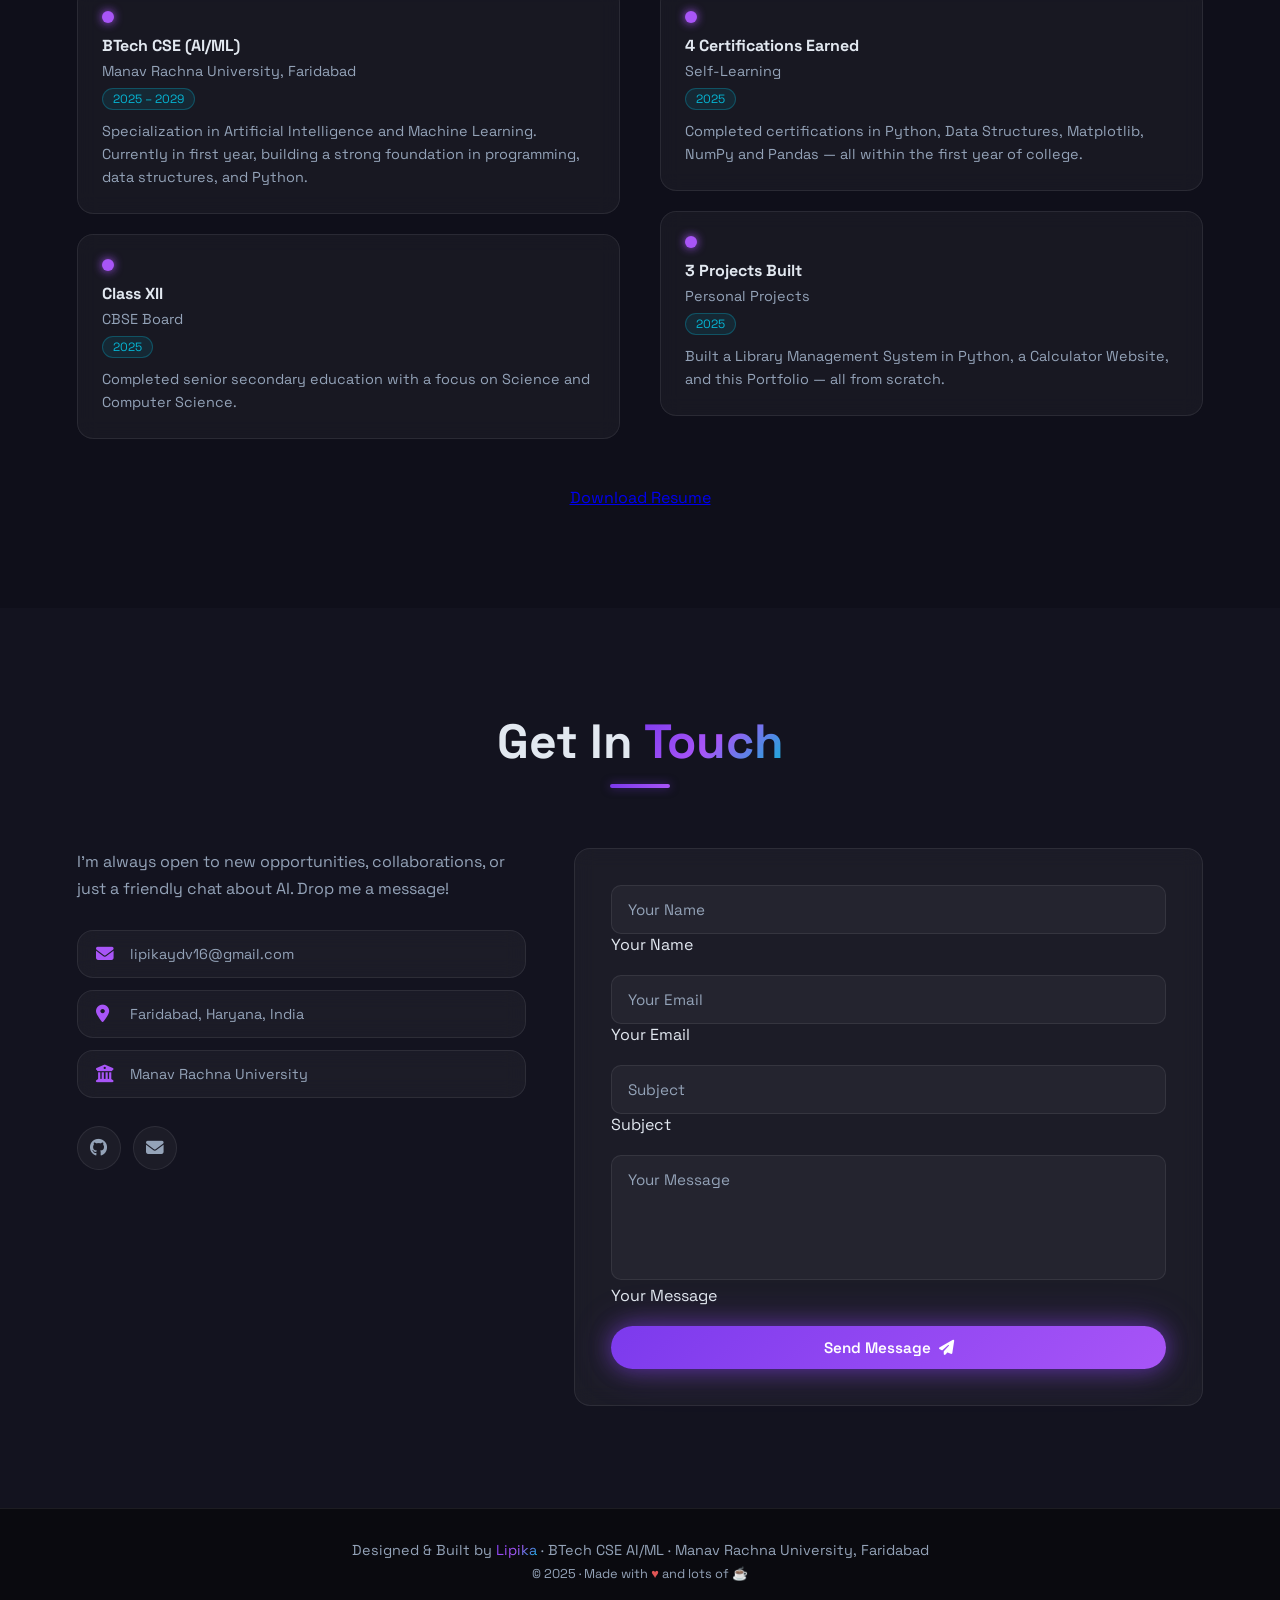
==== commit 690bbb36: "Update index.html" ====
--- a/index.html
+++ b/index.html
@@ -47,7 +47,7 @@
         <a href="https://github.com/Lipika1416" target="_blank" rel="noopener" aria-label="GitHub"><i class="fab fa-github"></i></a>
         <a href="mailto:lipikaydv16@gmail.com" aria-label="Email"><i class="fas fa-envelope"></i></a>
         
-  <a href="https://www.linkedin.com/in/Lipika Yadav" target="_blank">
+  <a href="https://www.linkedin.com/in/lipika-yadav-94bb92374/" target="_blank">
     LinkedIn
   </a>
 
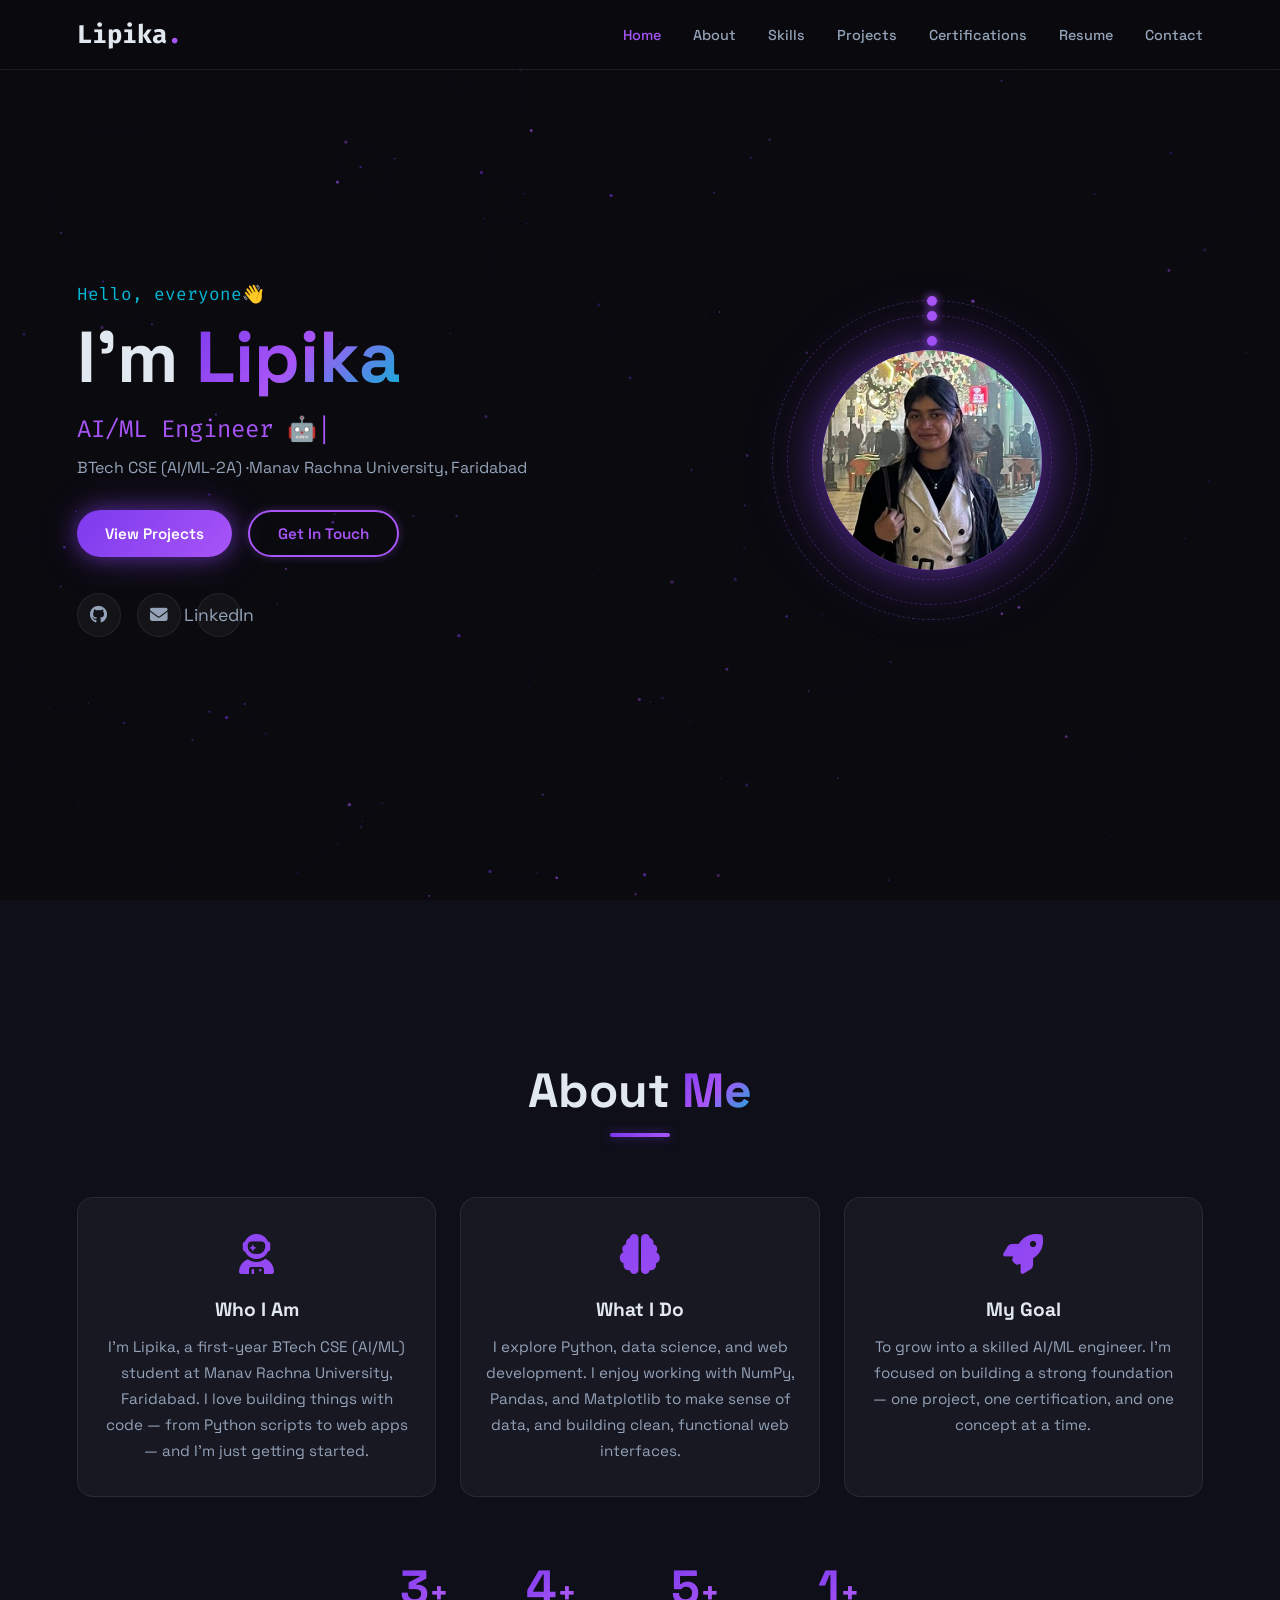
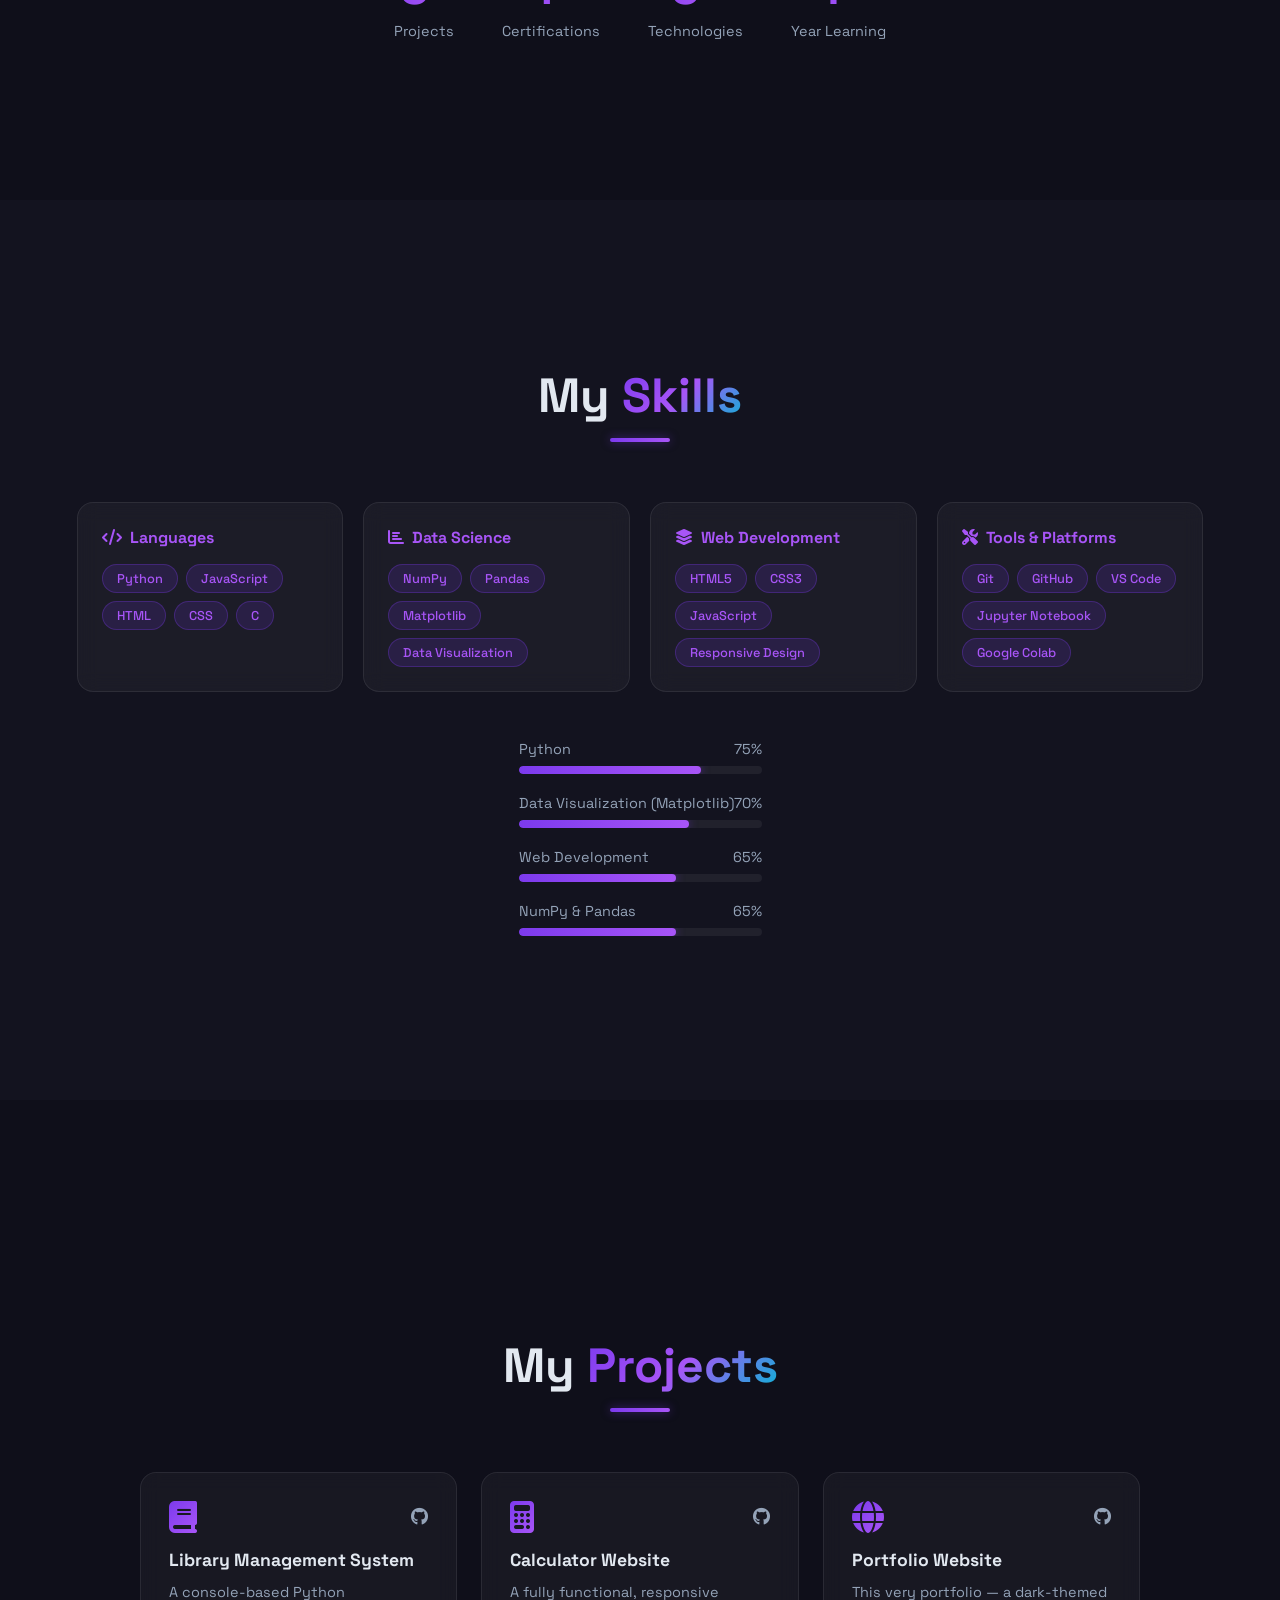
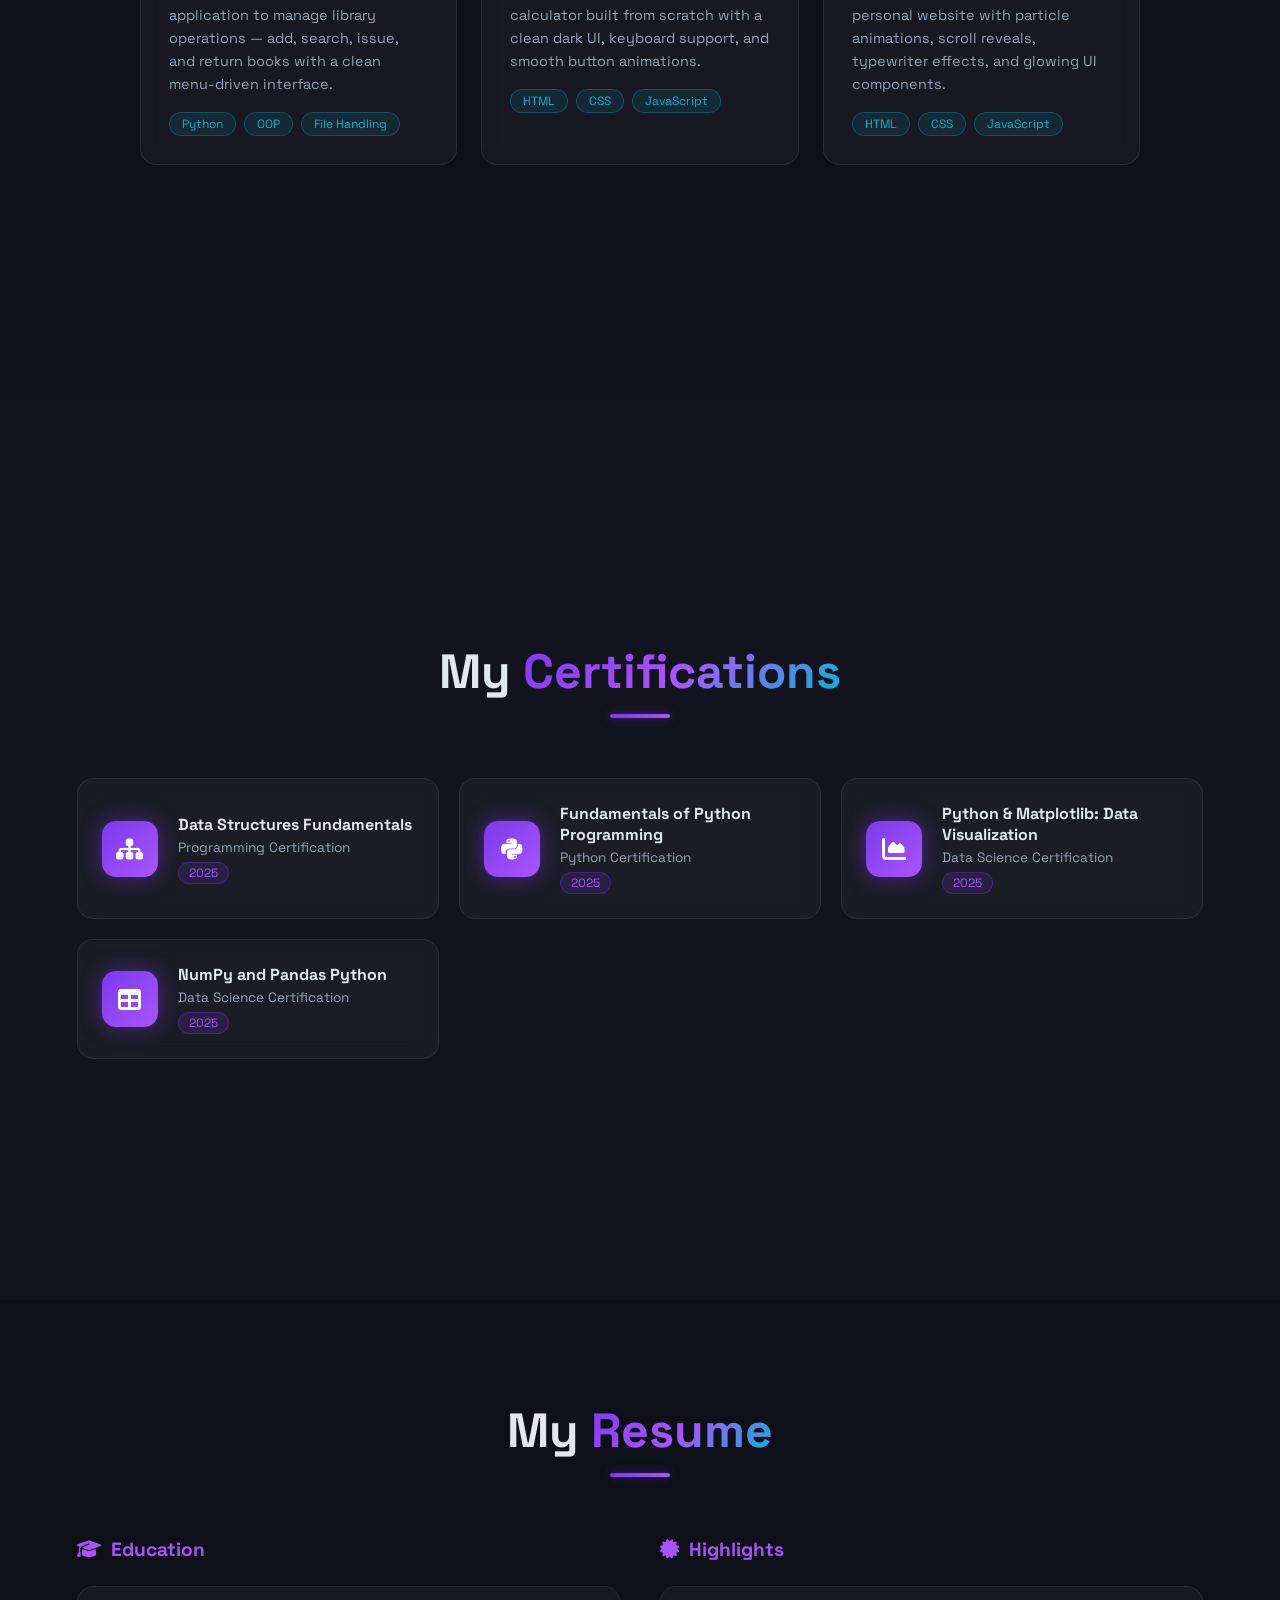
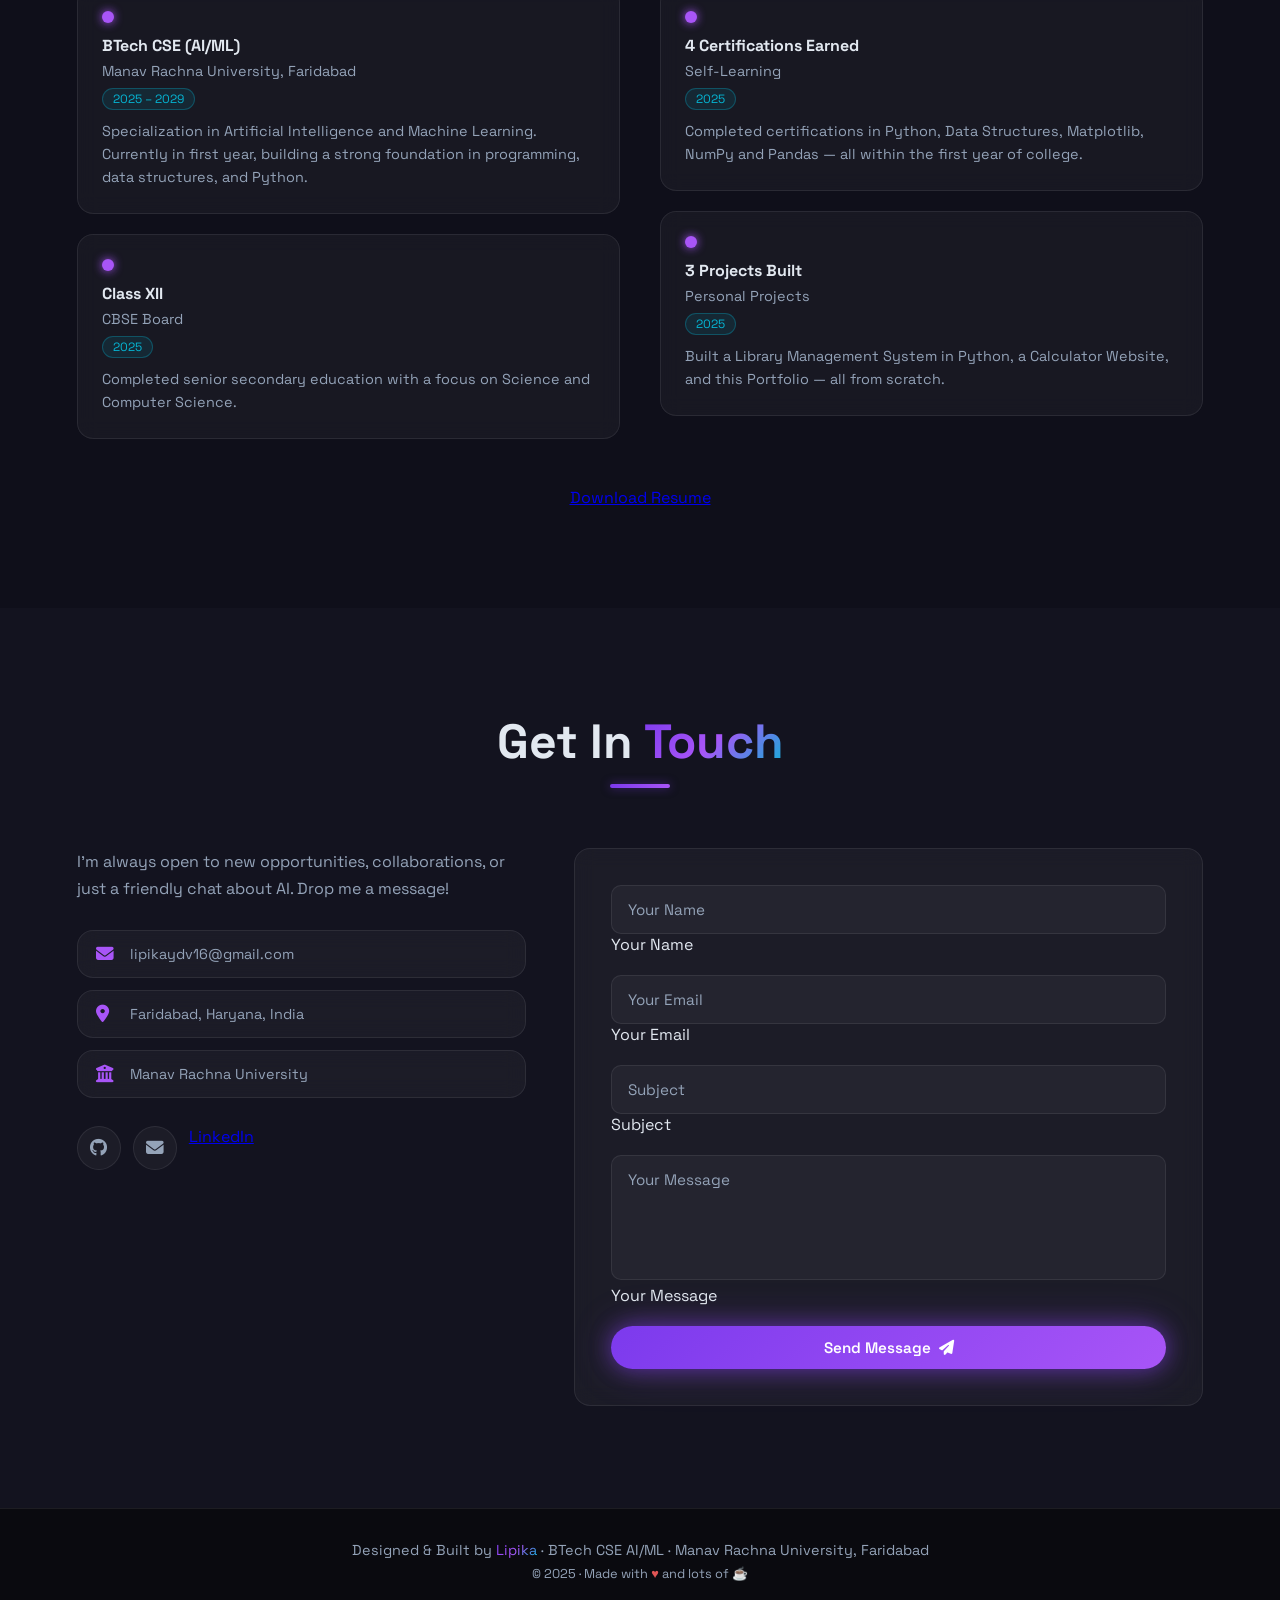
==== commit 40013fc7: "Update index.html" ====
--- a/index.html
+++ b/index.html
@@ -353,6 +353,9 @@
         <div class="contact-socials">
           <a href="https://github.com/lipikaydv-labs" target="_blank" rel="noopener" class="social-btn" aria-label="GitHub"><i class="fab fa-github"></i></a>
           <a href="mailto:lipikaydv16@gmail.com" class="social-btn" aria-label="Email"><i class="fas fa-envelope"></i></a>
+          <a href="https://www.linkedin.com/in/lipika-yadav-94bb92374/" target="_blank">
+    LinkedIn
+  </a>
         </div>
       </div>
       <form class="contact-form glass" id="contactForm">
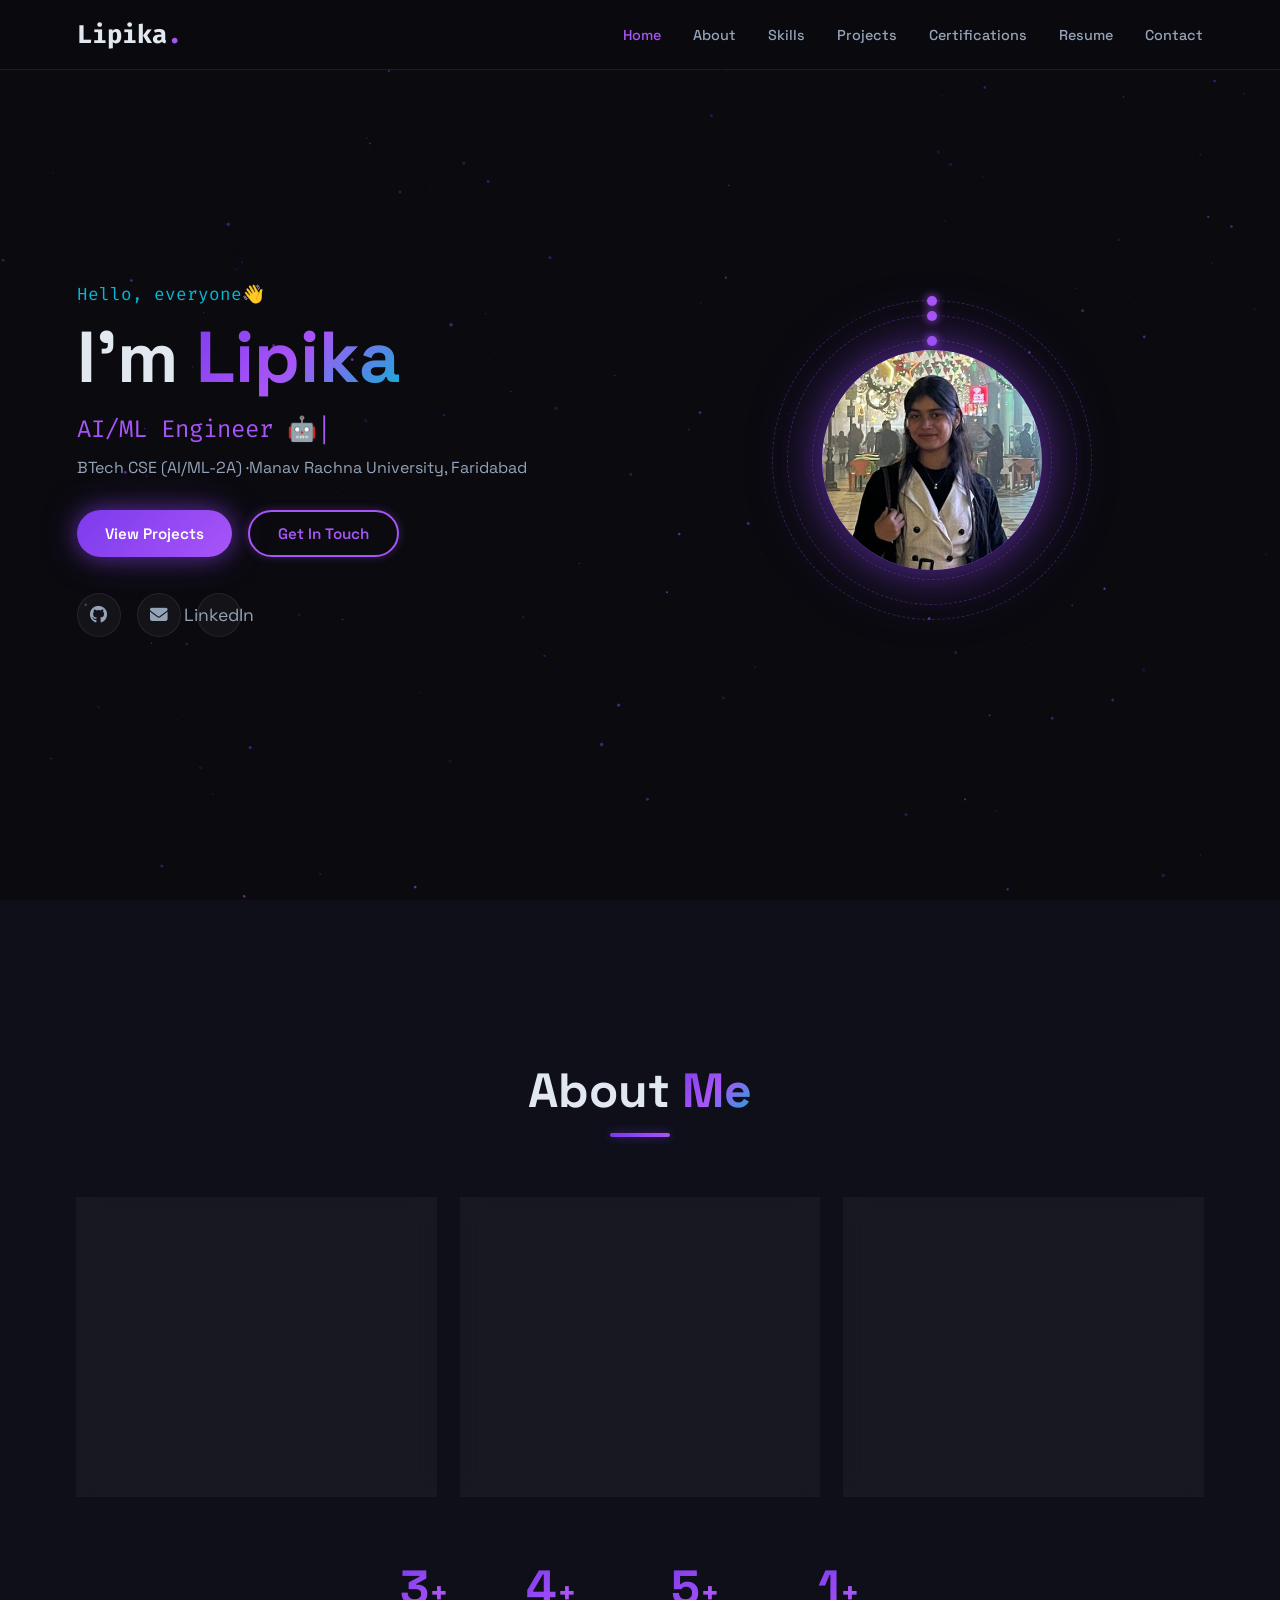
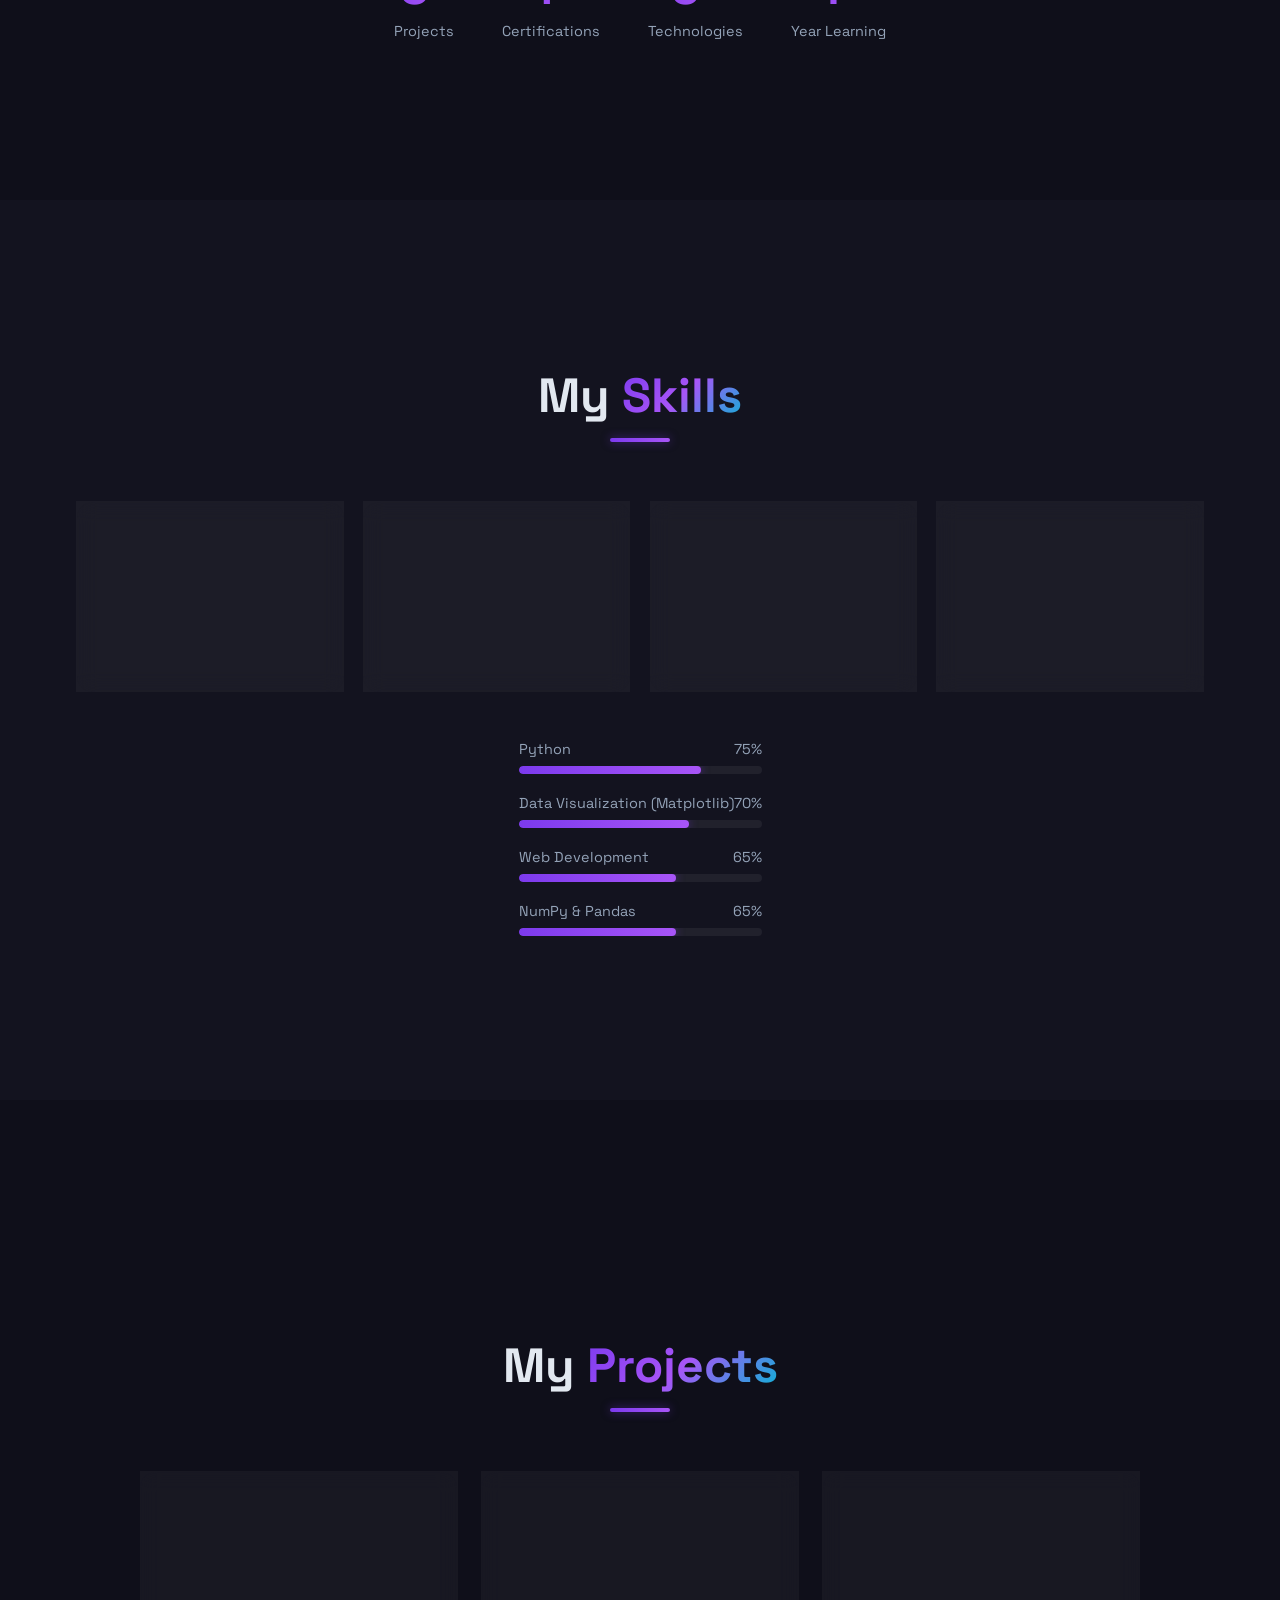
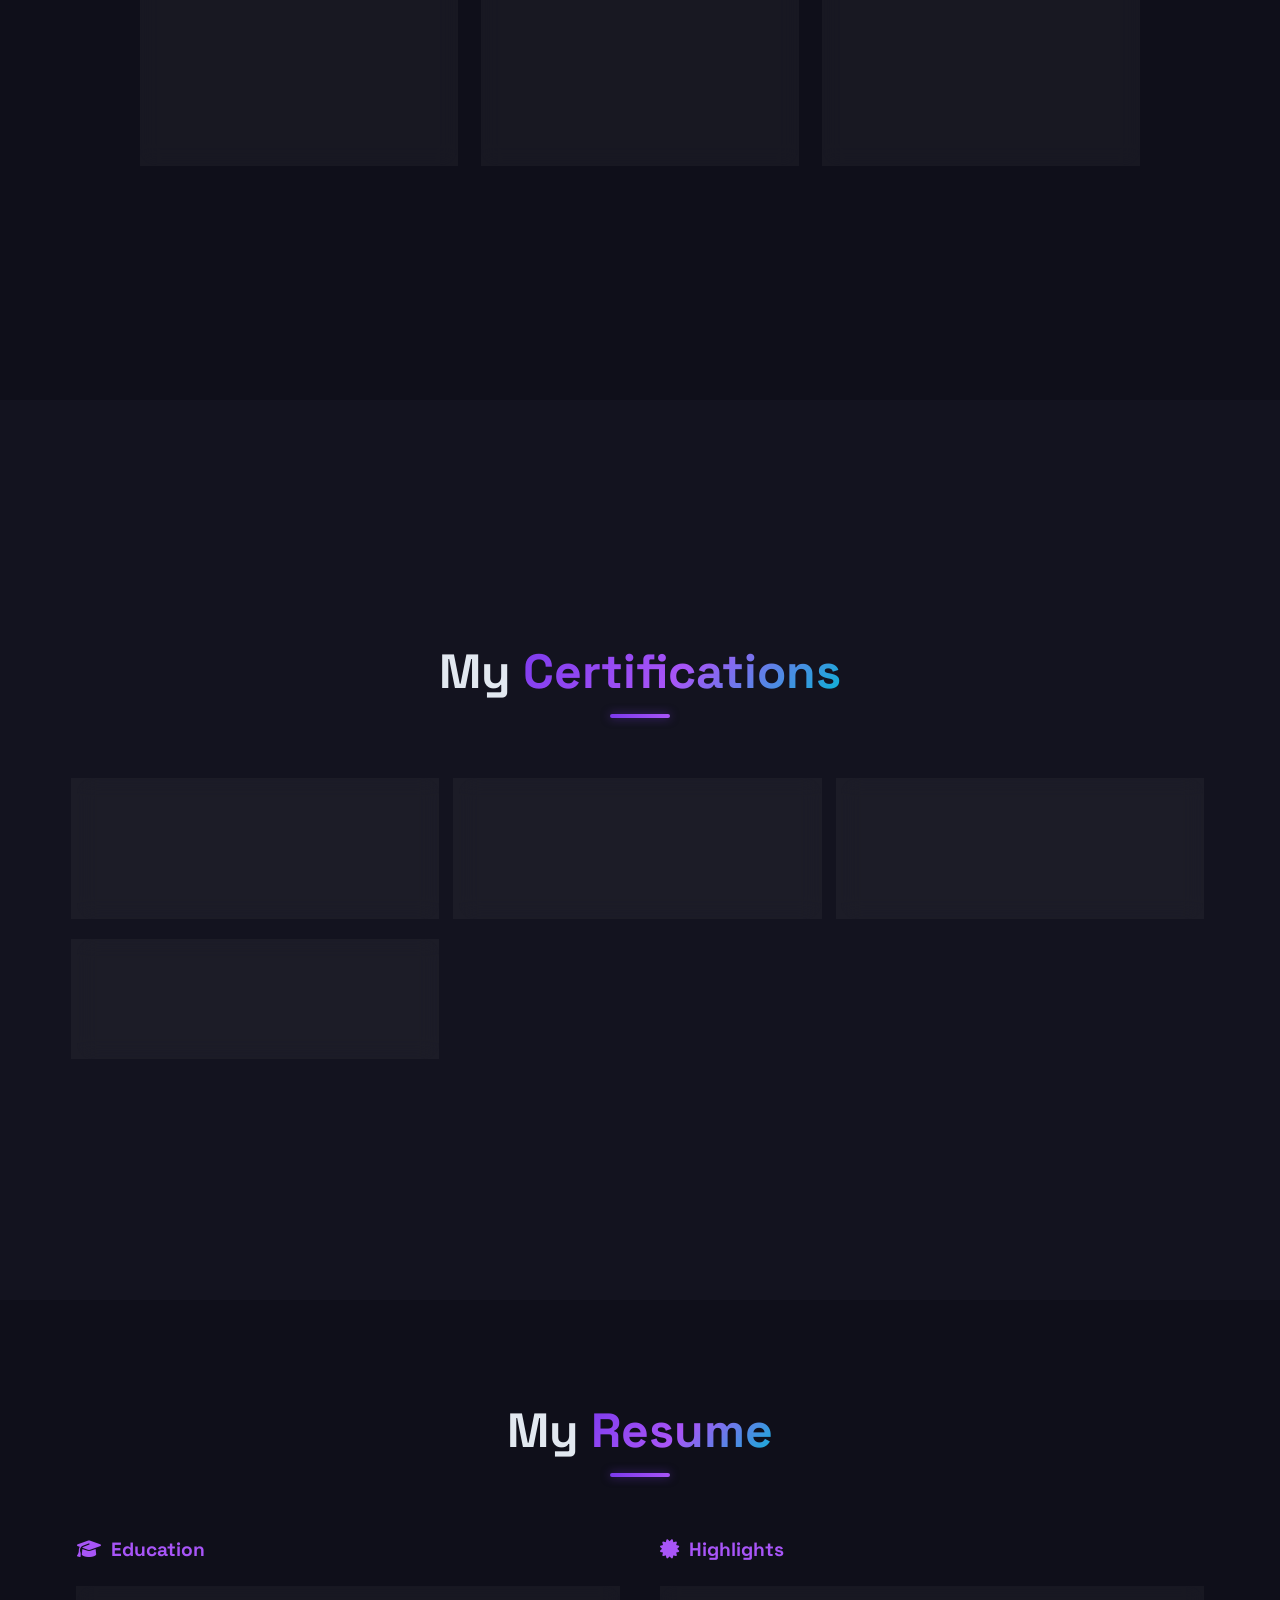
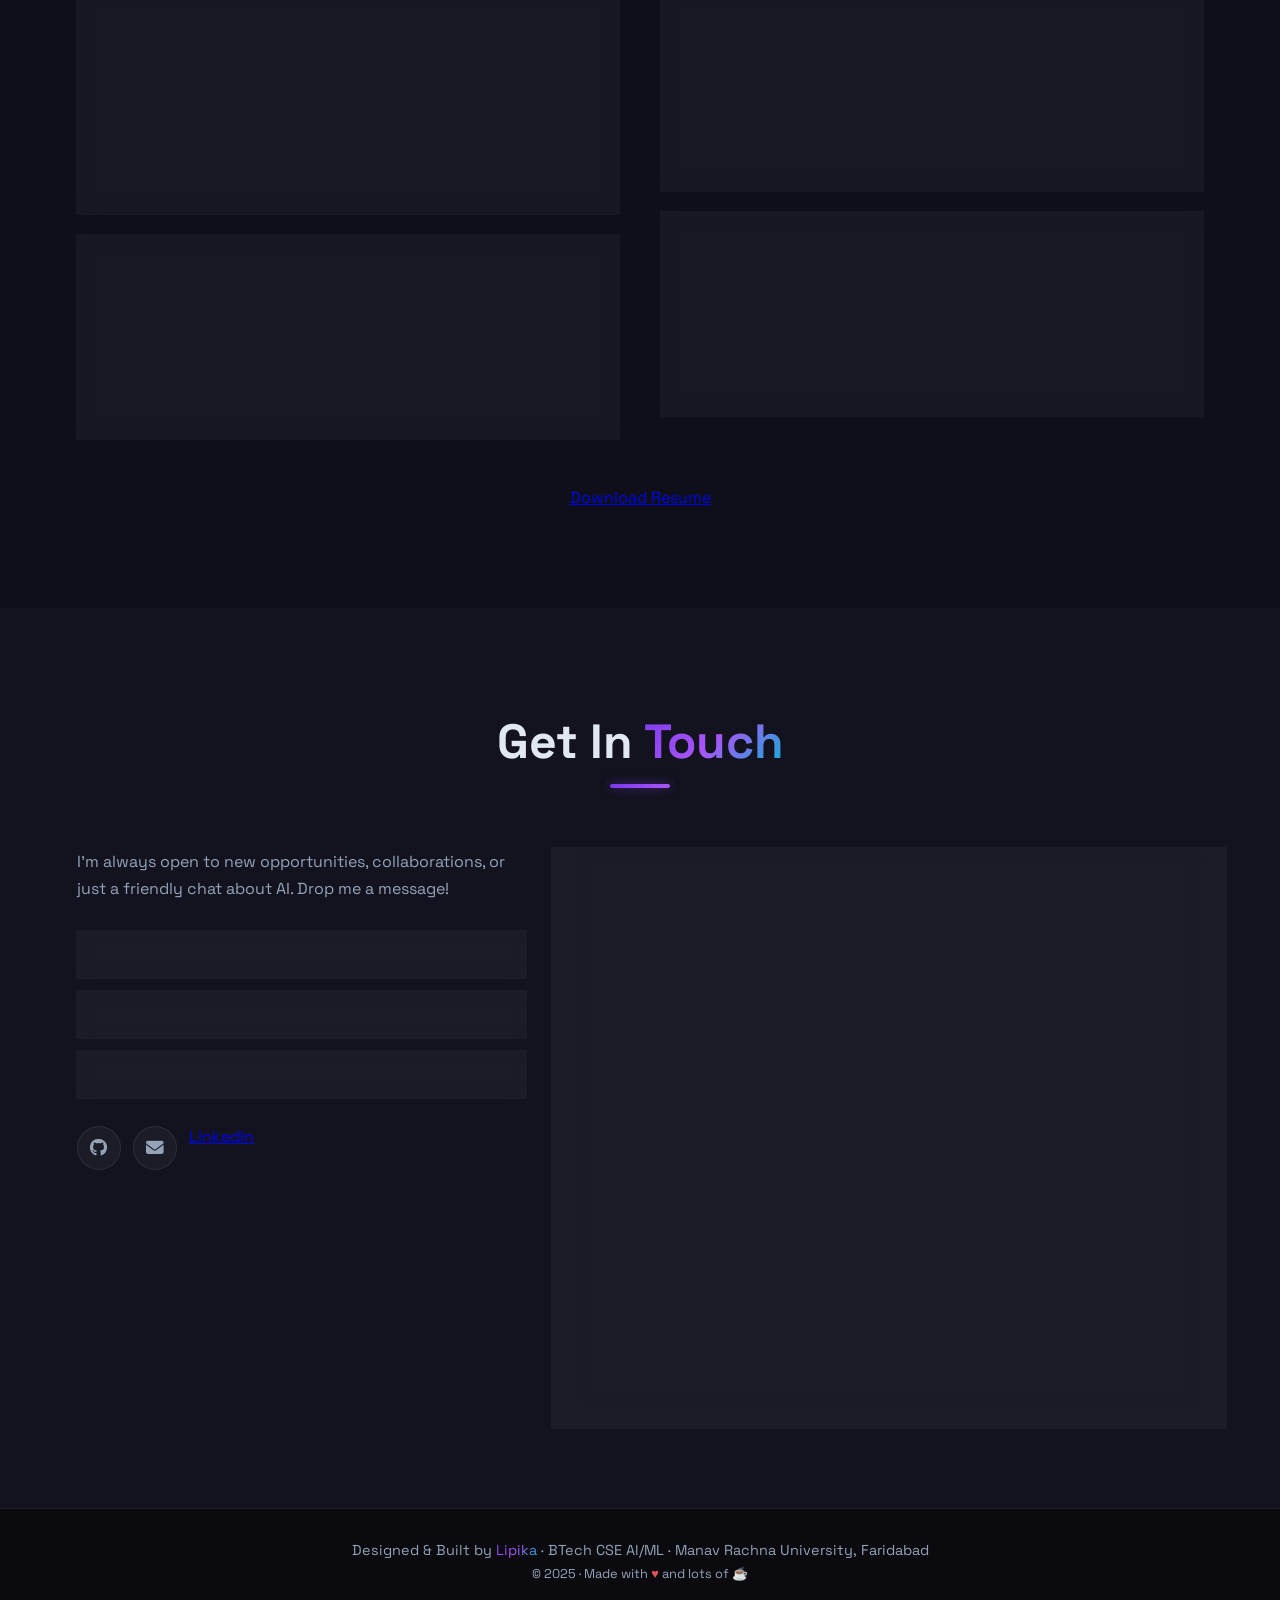
==== commit 205e9486: "Fix LinkedIn link formatting in index.html" ====
--- a/index.html
+++ b/index.html
@@ -354,8 +354,8 @@
           <a href="https://github.com/lipikaydv-labs" target="_blank" rel="noopener" class="social-btn" aria-label="GitHub"><i class="fab fa-github"></i></a>
           <a href="mailto:lipikaydv16@gmail.com" class="social-btn" aria-label="Email"><i class="fas fa-envelope"></i></a>
           <a href="https://www.linkedin.com/in/lipika-yadav-94bb92374/" target="_blank">
-    LinkedIn
-  </a>
+             LinkedIn
+          </a>
         </div>
       </div>
       <form class="contact-form glass" id="contactForm">
